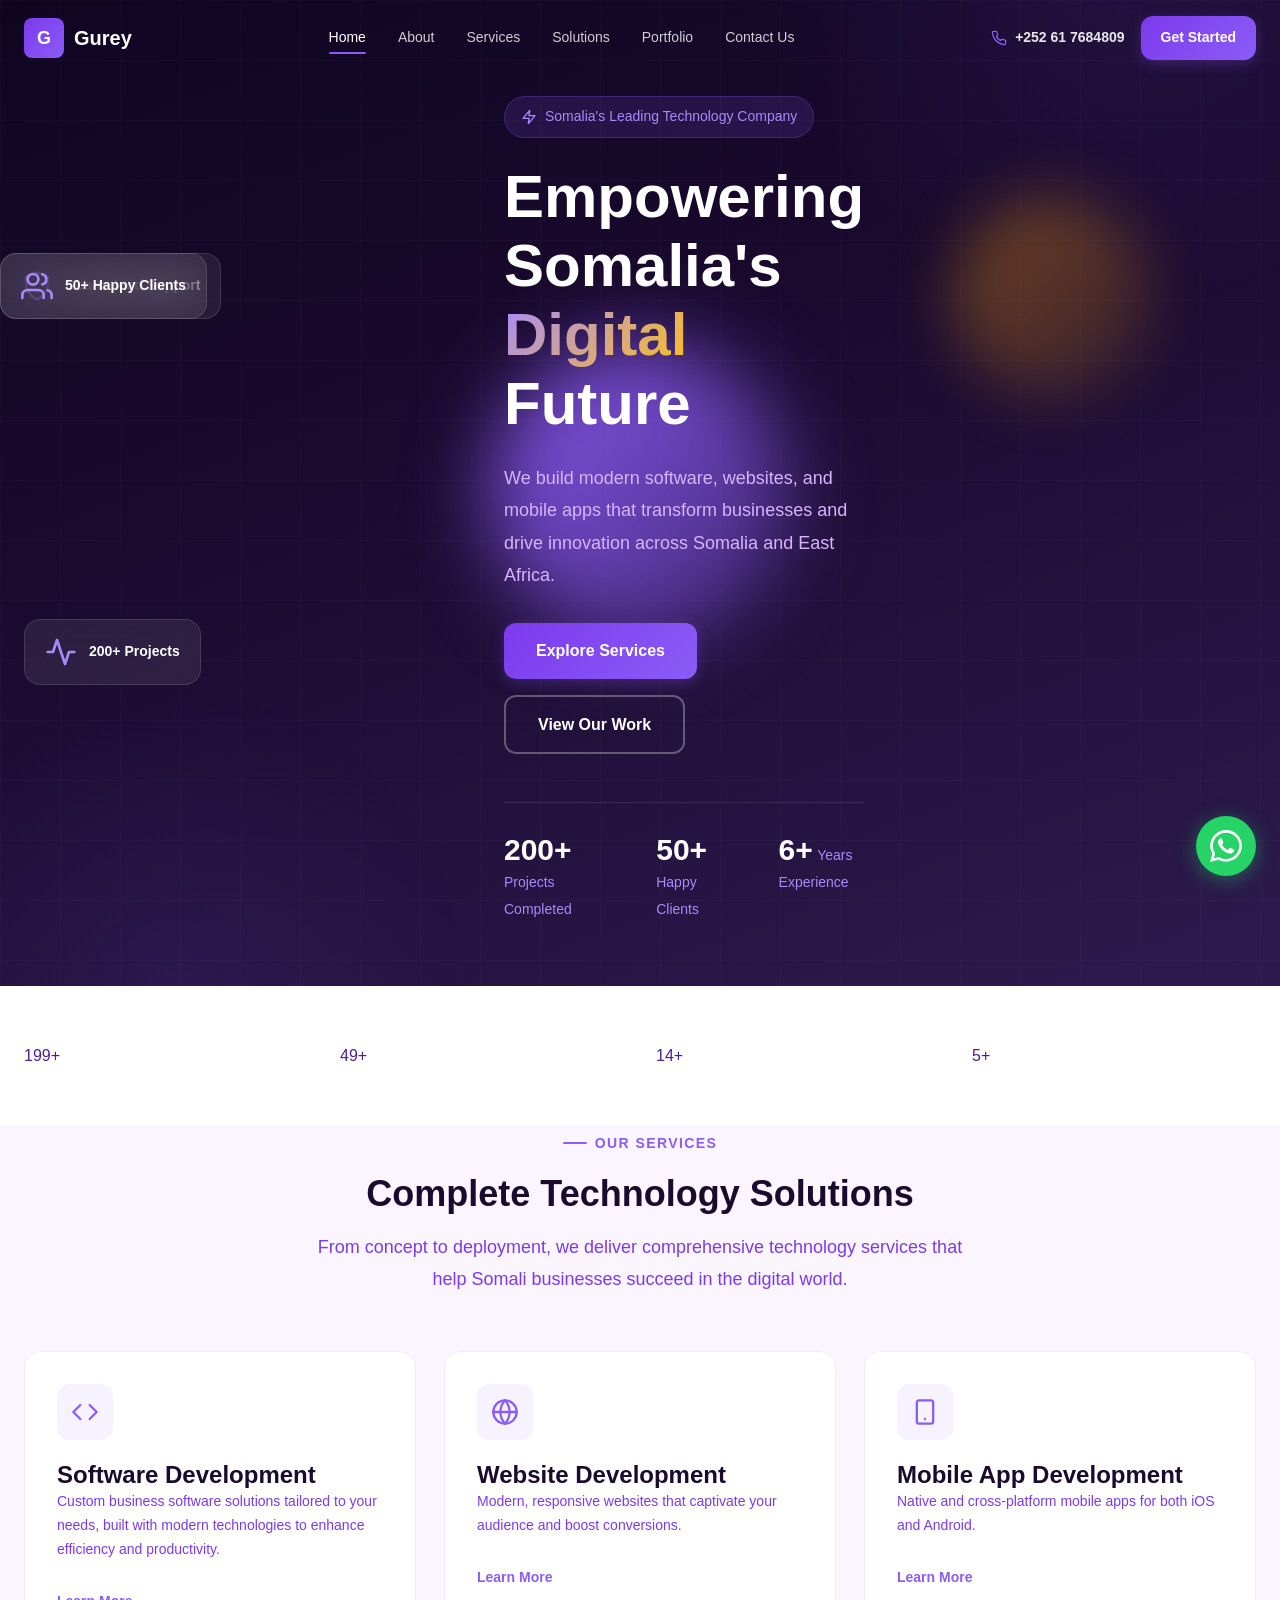
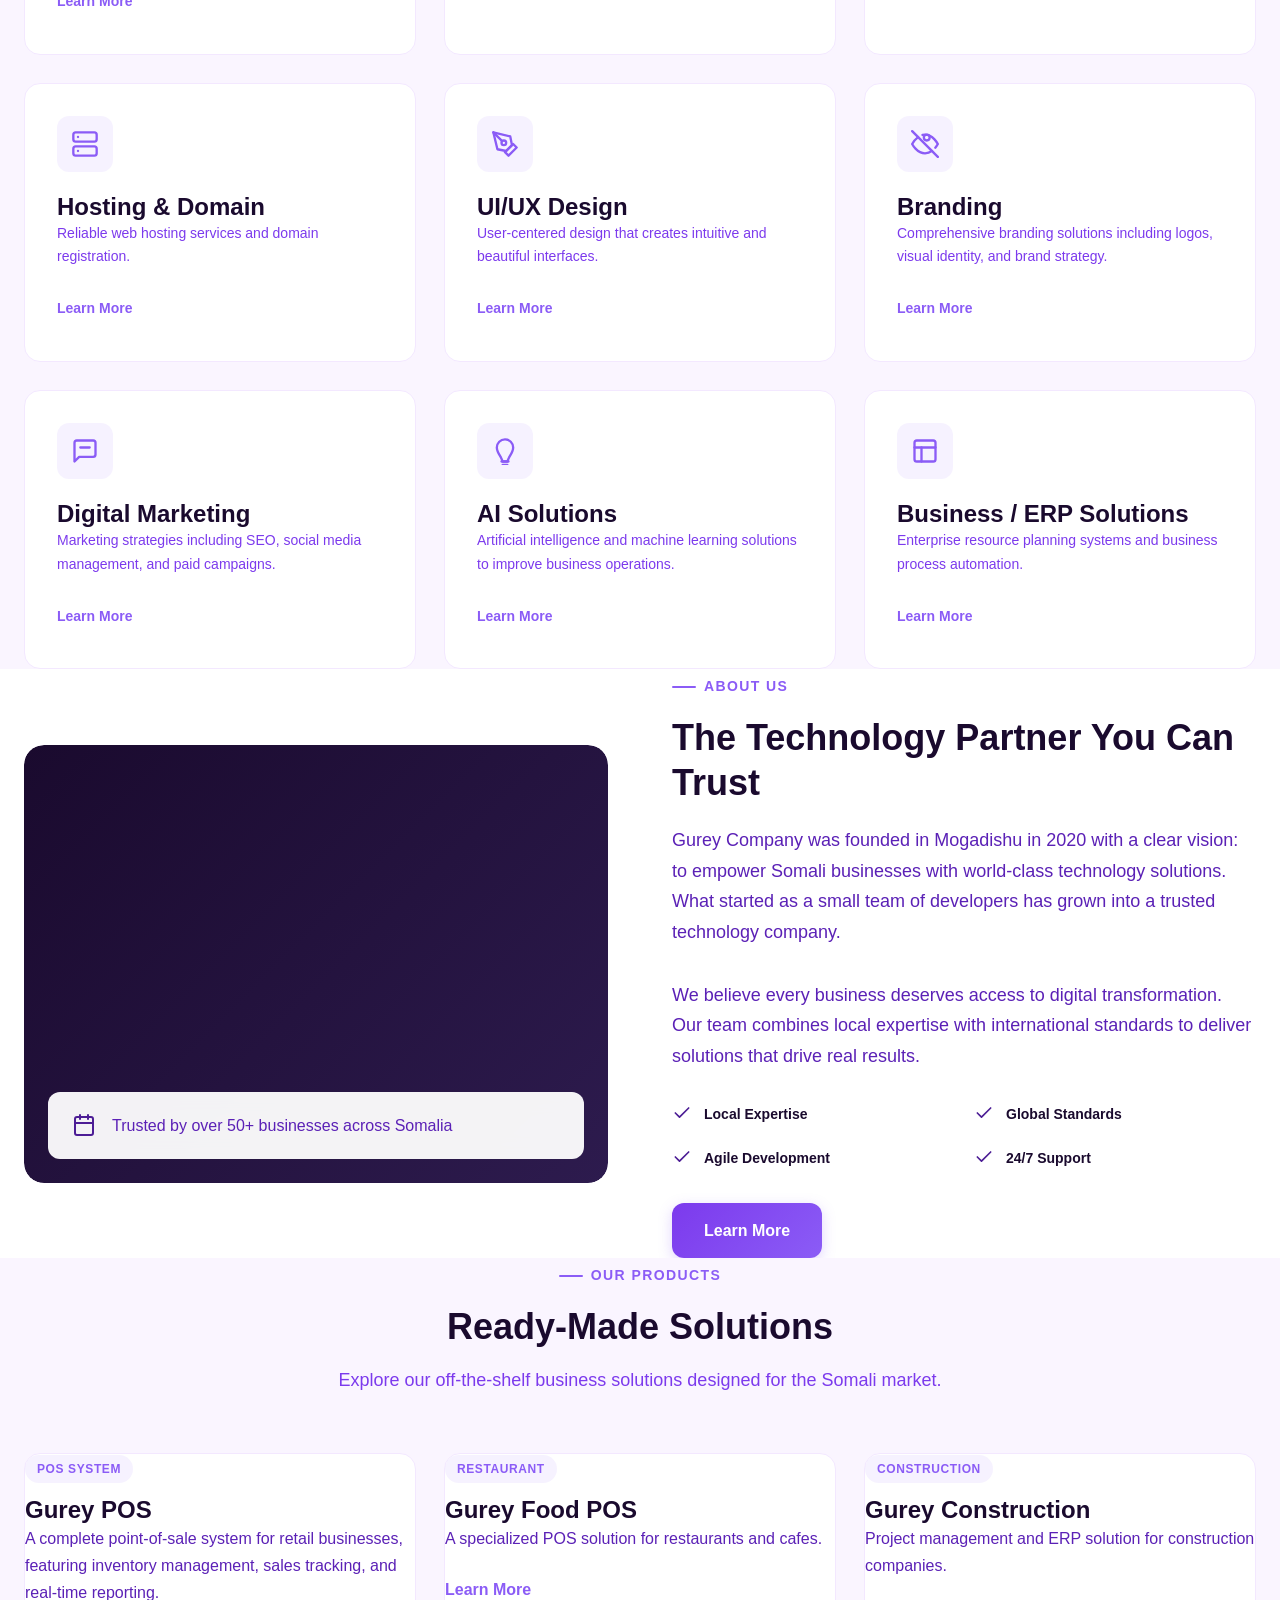
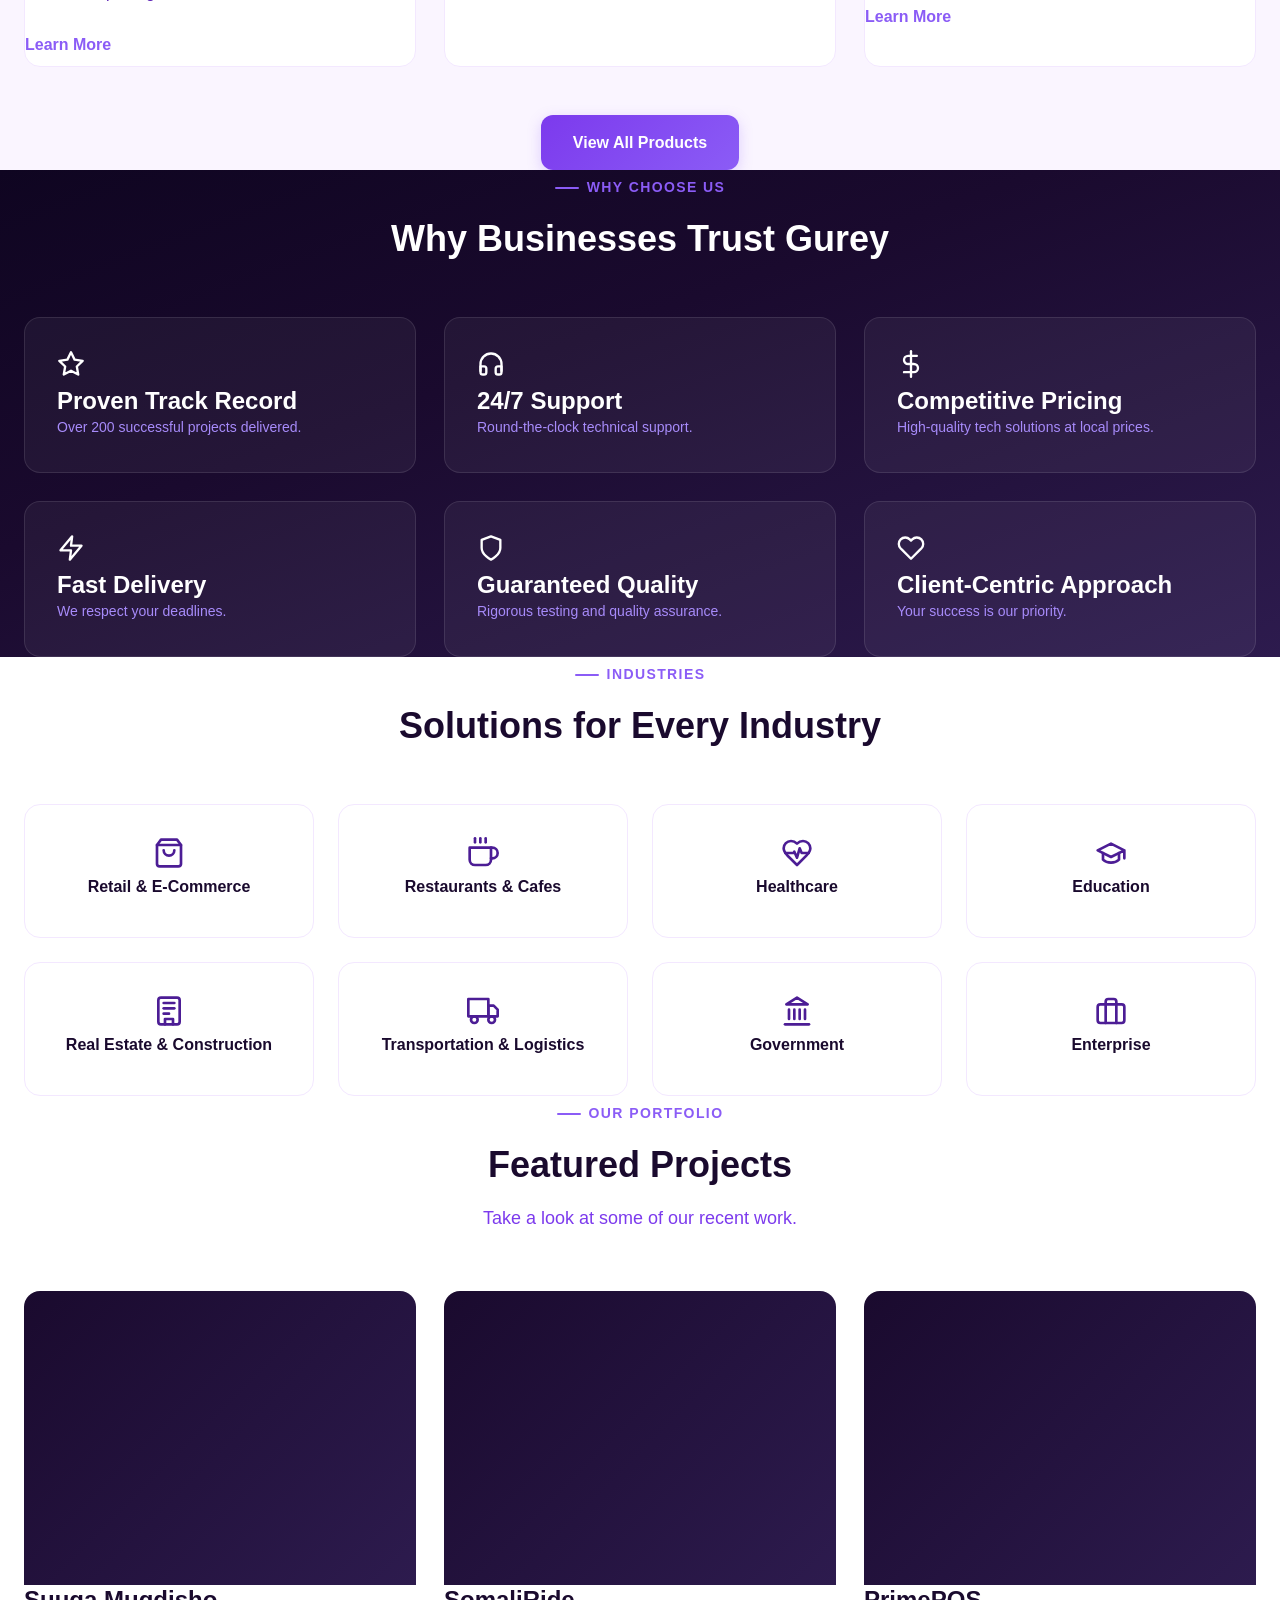
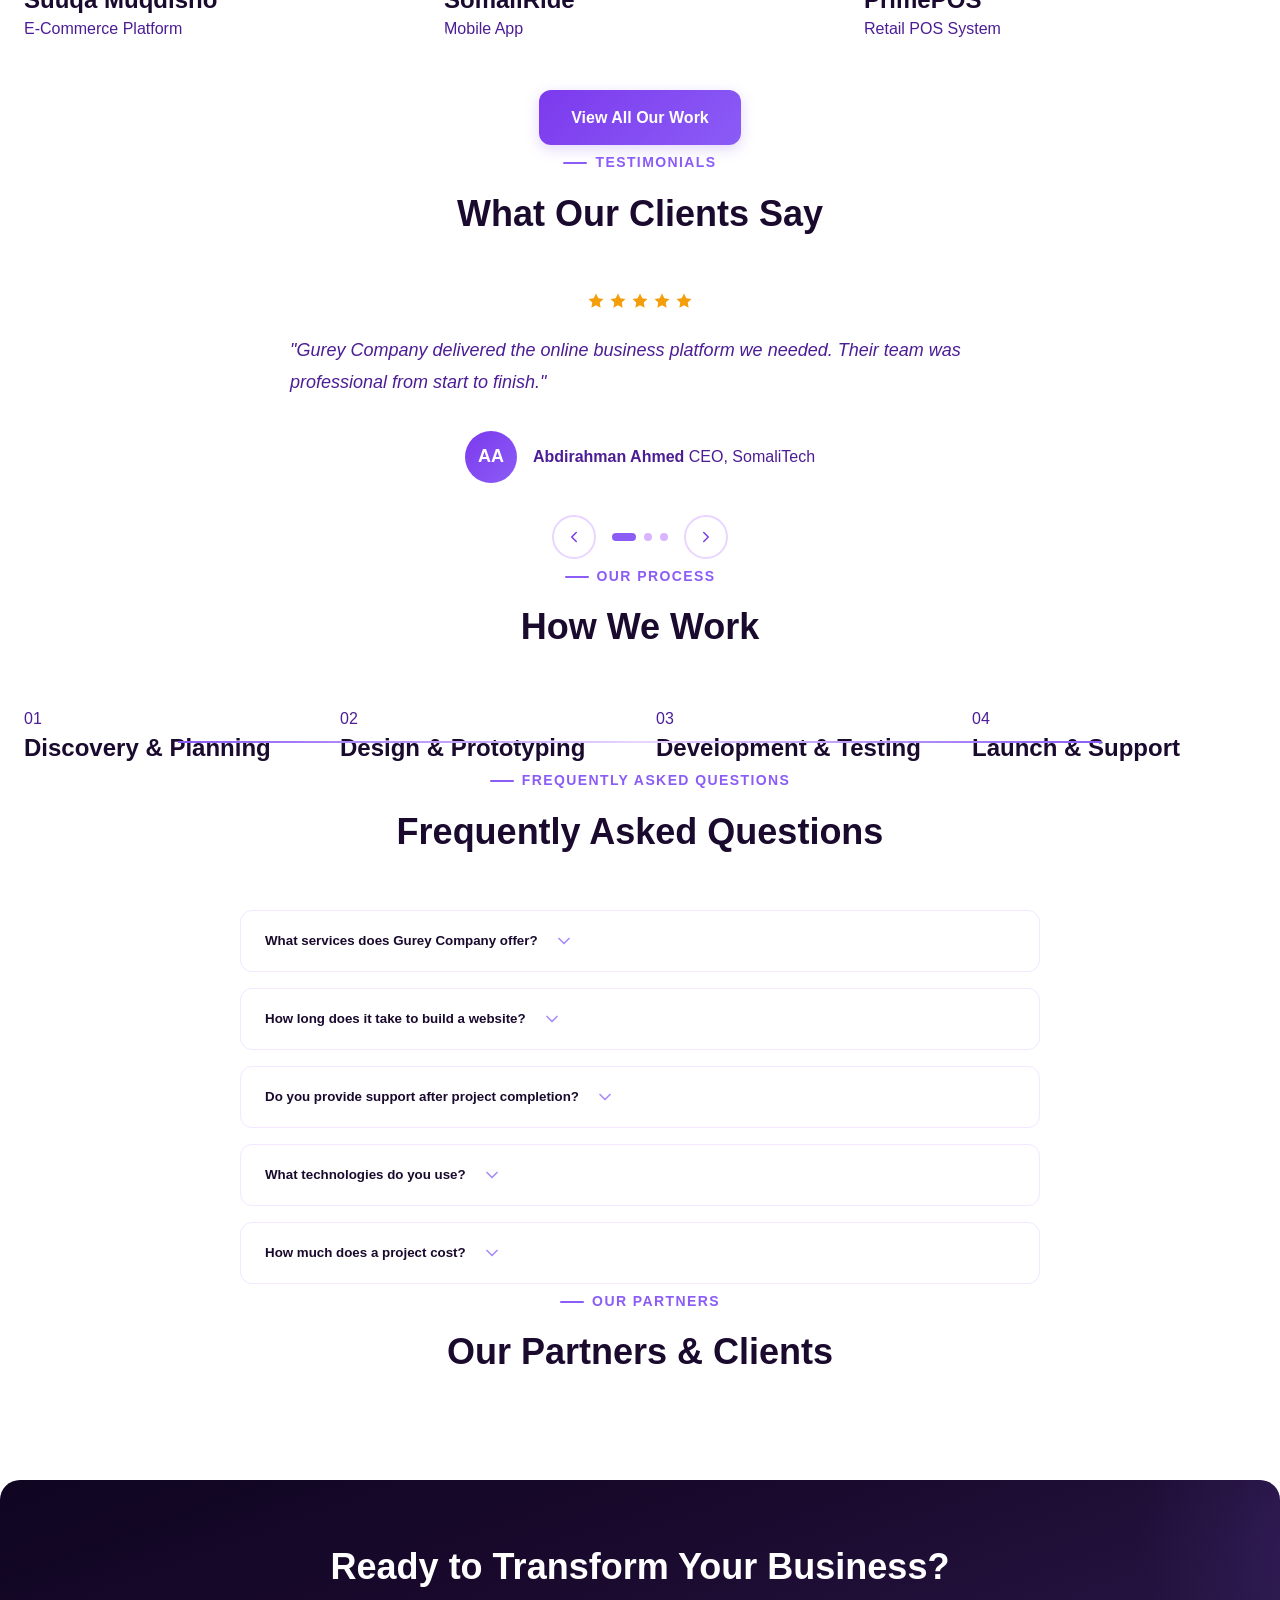
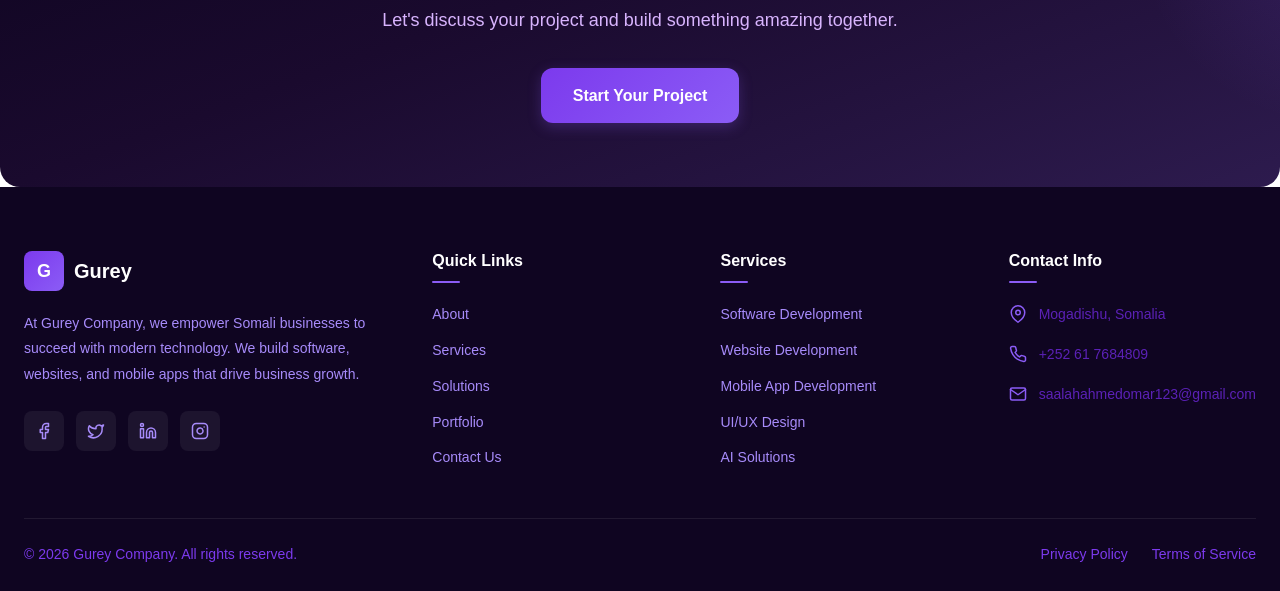
==== index.html @ aae4f380 "Rebrand to Gurey Company, English text, dark purple theme, clean URLs, WhatsApp button" ====
<!DOCTYPE html>
<html lang="en">
<head>
  <meta charset="UTF-8">
  <meta name="viewport" content="width=device-width, initial-scale=1.0">
  <meta name="description" content="Gurey Company - Somalia's leading technology company offering software development, website development, mobile apps, UI/UX design, and AI solutions.">
  <title>Gurey Company - Empowering Somalia's Digital Future</title>
  <link rel="stylesheet" href="css/style.css">
</head>
<body>

  <header class="header">
    <div class="container">
      <a href="index.html" class="logo">
        <div class="logo-icon">G</div>
        Gurey
      </a>
      <nav class="nav-links">
        <a href="index.html" class="active">Home</a>
        <a href="about/">About</a>
        <a href="services/">Services</a>
        <a href="solutions/">Solutions</a>
        <a href="portfolio/">Portfolio</a>
        <a href="contact/">Contact Us</a>
      </nav>
      <div class="nav-cta">
        <a href="tel:+252617684809" class="nav-phone">
          <svg xmlns="http://www.w3.org/2000/svg" width="16" height="16" viewBox="0 0 24 24" fill="none" stroke="currentColor" stroke-width="2" stroke-linecap="round" stroke-linejoin="round"><path d="M22 16.92v3a2 2 0 0 1-2.18 2 19.79 19.79 0 0 1-8.63-3.07 19.5 19.5 0 0 1-6-6 19.79 19.79 0 0 1-3.07-8.67A2 2 0 0 1 4.11 2h3a2 2 0 0 1 2 1.72c.127.96.361 1.903.7 2.81a2 2 0 0 1-.45 2.11L8.09 9.91a16 16 0 0 0 6 6l1.27-1.27a2 2 0 0 1 2.11-.45c.907.339 1.85.573 2.81.7A2 2 0 0 1 22 16.92z"></path></svg>
          +252 61 7684809
        </a>
        <a href="contact/" class="btn btn-primary btn-sm">Get Started</a>
      </div>
      <div class="menu-toggle" aria-label="Toggle menu">
        <span></span><span></span><span></span>
      </div>
    </div>
  </header>

  <div class="mobile-nav">
    <div class="mobile-nav-close">&times;</div>
    <a href="index.html">Home</a>
    <a href="about/">About</a>
    <a href="services/">Services</a>
    <a href="solutions/">Solutions</a>
    <a href="portfolio/">Portfolio</a>
    <a href="contact/">Contact Us</a>
  </div>

  <main>
    <!-- Section 1: Hero -->
    <section class="hero">
      <div class="hero-grid-pattern"></div>
      <div class="hero-orb hero-orb-1"></div>
      <div class="hero-orb hero-orb-2"></div>
      <div class="hero-visual-graphic">
        <div class="hero-visual-orb hero-visual-orb-1"></div>
        <div class="hero-visual-orb hero-visual-orb-2"></div>
        <div class="hero-visual-orb hero-visual-orb-3"></div>
        <div class="hero-float-card hero-float-card-1">
          <svg xmlns="http://www.w3.org/2000/svg" width="18" height="18" viewBox="0 0 24 24" fill="none" stroke="currentColor" stroke-width="2" stroke-linecap="round" stroke-linejoin="round"><polyline points="22 12 18 12 15 21 9 3 6 12 2 12"></polyline></svg>
          <span>200+ Projects</span>
        </div>
        <div class="hero-float-card hero-float-card-2">
          <svg xmlns="http://www.w3.org/2000/svg" width="18" height="18" viewBox="0 0 24 24" fill="none" stroke="currentColor" stroke-width="2" stroke-linecap="round" stroke-linejoin="round"><path d="M12 22s8-4 8-10V5l-8-3-8 3v7c0 6 8 10 8 10z"></path></svg>
          <span>Guaranteed Support</span>
        </div>
        <div class="hero-float-card hero-float-card-3">
          <svg xmlns="http://www.w3.org/2000/svg" width="18" height="18" viewBox="0 0 24 24" fill="none" stroke="currentColor" stroke-width="2" stroke-linecap="round" stroke-linejoin="round"><path d="M17 21v-2a4 4 0 0 0-4-4H5a4 4 0 0 0-4 4v2"></path><circle cx="9" cy="7" r="4"></circle><path d="M23 21v-2a4 4 0 0 0-3-3.87"></path><path d="M16 3.13a4 4 0 0 1 0 7.75"></path></svg>
          <span>50+ Happy Clients</span>
        </div>
      </div>
      <div class="container">
        <div class="hero-content">
          <div class="hero-badge">
            <svg xmlns="http://www.w3.org/2000/svg" width="16" height="16" viewBox="0 0 24 24" fill="none" stroke="currentColor" stroke-width="2" stroke-linecap="round" stroke-linejoin="round"><polygon points="13 2 3 14 12 14 11 22 21 10 12 10 13 2"></polygon></svg>
            Somalia's Leading Technology Company
          </div>
          <h1>Empowering Somalia's <span>Digital</span> Future</h1>
          <p>We build modern software, websites, and mobile apps that transform businesses and drive innovation across Somalia and East Africa.</p>
          <div class="hero-buttons">
            <a href="services/" class="btn btn-primary">Explore Services</a>
            <a href="portfolio/" class="btn btn-outline">View Our Work</a>
          </div>
          <div class="hero-stats">
            <div class="hero-stat">
              <span class="hero-stat-number">200+</span>
              <span class="hero-stat-label">Projects Completed</span>
            </div>
            <div class="hero-stat">
              <span class="hero-stat-number">50+</span>
              <span class="hero-stat-label">Happy Clients</span>
            </div>
            <div class="hero-stat">
              <span class="hero-stat-number">6+</span>
              <span class="hero-stat-label">Years Experience</span>
            </div>
          </div>
        </div>
      </div>
    </section>

    <!-- Section 2: Stats Counter -->
    <section class="stats reveal">
      <div class="container">
        <div class="stats-grid">
          <div class="stats-item" data-count="200" data-suffix="+">
            <span class="stats-number">200+</span>
            <span class="stats-label">Projects Completed</span>
          </div>
          <div class="stats-item" data-count="50" data-suffix="+">
            <span class="stats-number">50+</span>
            <span class="stats-label">Happy Clients</span>
          </div>
          <div class="stats-item" data-count="15" data-suffix="+">
            <span class="stats-number">15+</span>
            <span class="stats-label">Team Members</span>
          </div>
          <div class="stats-item" data-count="6" data-suffix="+">
            <span class="stats-number">6+</span>
            <span class="stats-label">Years Experience</span>
          </div>
        </div>
      </div>
    </section>

    <!-- Section 3: Services Overview -->
    <section class="section-gray reveal">
      <div class="container">
        <div class="section-header">
          <span class="section-label">Our Services</span>
          <h2 class="section-title">Complete Technology Solutions</h2>
          <p class="section-subtitle">From concept to deployment, we deliver comprehensive technology services that help Somali businesses succeed in the digital world.</p>
        </div>
        <div class="services-grid">
          <div class="service-card reveal-delay-1">
            <div class="service-icon">
              <svg xmlns="http://www.w3.org/2000/svg" width="28" height="28" viewBox="0 0 24 24" fill="none" stroke="currentColor" stroke-width="2" stroke-linecap="round" stroke-linejoin="round"><polyline points="16 18 22 12 16 6"></polyline><polyline points="8 6 2 12 8 18"></polyline></svg>
            </div>
            <h3>Software Development</h3>
            <p>Custom business software solutions tailored to your needs, built with modern technologies to enhance efficiency and productivity.</p>
            <a href="services/" class="btn btn-ghost">Learn More</a>
          </div>
          <div class="service-card reveal-delay-2">
            <div class="service-icon">
              <svg xmlns="http://www.w3.org/2000/svg" width="28" height="28" viewBox="0 0 24 24" fill="none" stroke="currentColor" stroke-width="2" stroke-linecap="round" stroke-linejoin="round"><circle cx="12" cy="12" r="10"></circle><line x1="2" y1="12" x2="22" y2="12"></line><path d="M12 2a15.3 15.3 0 0 1 4 10 15.3 15.3 0 0 1-4 10 15.3 15.3 0 0 1-4-10 15.3 15.3 0 0 1 4-10z"></path></svg>
            </div>
            <h3>Website Development</h3>
            <p>Modern, responsive websites that captivate your audience and boost conversions.</p>
            <a href="services/" class="btn btn-ghost">Learn More</a>
          </div>
          <div class="service-card reveal-delay-3">
            <div class="service-icon">
              <svg xmlns="http://www.w3.org/2000/svg" width="28" height="28" viewBox="0 0 24 24" fill="none" stroke="currentColor" stroke-width="2" stroke-linecap="round" stroke-linejoin="round"><rect x="5" y="2" width="14" height="20" rx="2" ry="2"></rect><line x1="12" y1="18" x2="12.01" y2="18"></line></svg>
            </div>
            <h3>Mobile App Development</h3>
            <p>Native and cross-platform mobile apps for both iOS and Android.</p>
            <a href="services/" class="btn btn-ghost">Learn More</a>
          </div>
          <div class="service-card reveal-delay-1">
            <div class="service-icon">
              <svg xmlns="http://www.w3.org/2000/svg" width="28" height="28" viewBox="0 0 24 24" fill="none" stroke="currentColor" stroke-width="2" stroke-linecap="round" stroke-linejoin="round"><rect x="2" y="2" width="20" height="8" rx="2" ry="2"></rect><rect x="2" y="14" width="20" height="8" rx="2" ry="2"></rect><line x1="6" y1="6" x2="6.01" y2="6"></line><line x1="6" y1="18" x2="6.01" y2="18"></line></svg>
            </div>
            <h3>Hosting &amp; Domain</h3>
            <p>Reliable web hosting services and domain registration.</p>
            <a href="services/" class="btn btn-ghost">Learn More</a>
          </div>
          <div class="service-card reveal-delay-2">
            <div class="service-icon">
              <svg xmlns="http://www.w3.org/2000/svg" width="28" height="28" viewBox="0 0 24 24" fill="none" stroke="currentColor" stroke-width="2" stroke-linecap="round" stroke-linejoin="round"><path d="M12 19l7-7 3 3-7 7-3-3z"></path><path d="M18 13l-1.5-7.5L2 2l3.5 14.5L13 18l5-5z"></path><path d="M2 2l7.586 7.586"></path><circle cx="11" cy="11" r="2"></circle></svg>
            </div>
            <h3>UI/UX Design</h3>
            <p>User-centered design that creates intuitive and beautiful interfaces.</p>
            <a href="services/" class="btn btn-ghost">Learn More</a>
          </div>
          <div class="service-card reveal-delay-3">
            <div class="service-icon">
              <svg xmlns="http://www.w3.org/2000/svg" width="28" height="28" viewBox="0 0 24 24" fill="none" stroke="currentColor" stroke-width="2" stroke-linecap="round" stroke-linejoin="round"><circle cx="13.5" cy="6.5" r="2.5"></circle><path d="M17.94 17.94A10.07 10.07 0 0 1 12 20c-7 0-11-8-11-8a18.45 18.45 0 0 1 5.06-5.94"></path><path d="M9.9 4.24A9.12 9.12 0 0 1 12 4c7 0 11 8 11 8a18.5 18.5 0 0 1-2.16 3.19"></path><line x1="1" y1="1" x2="23" y2="23"></line></svg>
            </div>
            <h3>Branding</h3>
            <p>Comprehensive branding solutions including logos, visual identity, and brand strategy.</p>
            <a href="services/" class="btn btn-ghost">Learn More</a>
          </div>
          <div class="service-card reveal-delay-1">
            <div class="service-icon">
              <svg xmlns="http://www.w3.org/2000/svg" width="28" height="28" viewBox="0 0 24 24" fill="none" stroke="currentColor" stroke-width="2" stroke-linecap="round" stroke-linejoin="round"><path d="M21 15a2 2 0 0 1-2 2H7l-4 4V5a2 2 0 0 1 2-2h14a2 2 0 0 1 2 2z"></path><line x1="8" y1="9" x2="16" y2="9"></line></svg>
            </div>
            <h3>Digital Marketing</h3>
            <p>Marketing strategies including SEO, social media management, and paid campaigns.</p>
            <a href="services/" class="btn btn-ghost">Learn More</a>
          </div>
          <div class="service-card reveal-delay-2">
            <div class="service-icon">
              <svg xmlns="http://www.w3.org/2000/svg" width="28" height="28" viewBox="0 0 24 24" fill="none" stroke="currentColor" stroke-width="2" stroke-linecap="round" stroke-linejoin="round"><path d="M12 2a7 7 0 0 0-7 7c0 3.3 2 6 3.5 8.5.5 1 1 2 1.5 3.5h4c.5-1.5 1-2.5 1.5-3.5C17 15 19 12.3 19 9a7 7 0 0 0-7-7z"></path><line x1="9" y1="21" x2="15" y2="21"></line><line x1="10" y1="24" x2="14" y2="24"></line></svg>
            </div>
            <h3>AI Solutions</h3>
            <p>Artificial intelligence and machine learning solutions to improve business operations.</p>
            <a href="services/" class="btn btn-ghost">Learn More</a>
          </div>
          <div class="service-card reveal-delay-3">
            <div class="service-icon">
              <svg xmlns="http://www.w3.org/2000/svg" width="28" height="28" viewBox="0 0 24 24" fill="none" stroke="currentColor" stroke-width="2" stroke-linecap="round" stroke-linejoin="round"><rect x="3" y="3" width="18" height="18" rx="2" ry="2"></rect><line x1="3" y1="9" x2="21" y2="9"></line><line x1="9" y1="21" x2="9" y2="9"></line></svg>
            </div>
            <h3>Business / ERP Solutions</h3>
            <p>Enterprise resource planning systems and business process automation.</p>
            <a href="services/" class="btn btn-ghost">Learn More</a>
          </div>
        </div>
      </div>
    </section>

    <!-- Section 4: About / Mission -->
    <section class="section-about reveal">
      <div class="container">
        <div class="about-grid">
          <div class="about-image-wrapper reveal-delay-1">
            <div class="about-image"></div>
            <div class="about-image-overlay">
              <svg xmlns="http://www.w3.org/2000/svg" width="24" height="24" viewBox="0 0 24 24" fill="none" stroke="currentColor" stroke-width="2" stroke-linecap="round" stroke-linejoin="round"><rect x="3" y="4" width="18" height="18" rx="2" ry="2"></rect><line x1="16" y1="2" x2="16" y2="6"></line><line x1="8" y1="2" x2="8" y2="6"></line><line x1="3" y1="10" x2="21" y2="10"></line></svg>
              <p>Trusted by over 50+ businesses across Somalia</p>
            </div>
          </div>
          <div class="about-content reveal-delay-2">
            <span class="section-label">About Us</span>
            <h2>The Technology Partner You Can Trust</h2>
            <p>Gurey Company was founded in Mogadishu in 2020 with a clear vision: to empower Somali businesses with world-class technology solutions. What started as a small team of developers has grown into a trusted technology company.</p>
            <p>We believe every business deserves access to digital transformation. Our team combines local expertise with international standards to deliver solutions that drive real results.</p>
            <div class="about-features">
              <div class="about-feature">
                <svg xmlns="http://www.w3.org/2000/svg" width="20" height="20" viewBox="0 0 24 24" fill="none" stroke="currentColor" stroke-width="2" stroke-linecap="round" stroke-linejoin="round"><polyline points="20 6 9 17 4 12"></polyline></svg>
                <span>Local Expertise</span>
              </div>
              <div class="about-feature">
                <svg xmlns="http://www.w3.org/2000/svg" width="20" height="20" viewBox="0 0 24 24" fill="none" stroke="currentColor" stroke-width="2" stroke-linecap="round" stroke-linejoin="round"><polyline points="20 6 9 17 4 12"></polyline></svg>
                <span>Global Standards</span>
              </div>
              <div class="about-feature">
                <svg xmlns="http://www.w3.org/2000/svg" width="20" height="20" viewBox="0 0 24 24" fill="none" stroke="currentColor" stroke-width="2" stroke-linecap="round" stroke-linejoin="round"><polyline points="20 6 9 17 4 12"></polyline></svg>
                <span>Agile Development</span>
              </div>
              <div class="about-feature">
                <svg xmlns="http://www.w3.org/2000/svg" width="20" height="20" viewBox="0 0 24 24" fill="none" stroke="currentColor" stroke-width="2" stroke-linecap="round" stroke-linejoin="round"><polyline points="20 6 9 17 4 12"></polyline></svg>
                <span>24/7 Support</span>
              </div>
            </div>
            <a href="about/" class="btn btn-primary">Learn More</a>
          </div>
        </div>
      </div>
    </section>

    <!-- Section 5: Solutions / Products -->
    <section class="section-gray reveal">
      <div class="container">
        <div class="section-header">
          <span class="section-label">Our Products</span>
          <h2 class="section-title">Ready-Made Solutions</h2>
          <p class="section-subtitle">Explore our off-the-shelf business solutions designed for the Somali market.</p>
        </div>
        <div class="products-grid">
          <div class="product-card reveal-delay-1">
            <span class="product-card-tag">POS System</span>
            <h3>Gurey POS</h3>
            <p>A complete point-of-sale system for retail businesses, featuring inventory management, sales tracking, and real-time reporting.</p>
            <a href="solutions/" class="btn btn-ghost">Learn More</a>
          </div>
          <div class="product-card reveal-delay-2">
            <span class="product-card-tag">Restaurant</span>
            <h3>Gurey Food POS</h3>
            <p>A specialized POS solution for restaurants and cafes.</p>
            <a href="solutions/" class="btn btn-ghost">Learn More</a>
          </div>
          <div class="product-card reveal-delay-3">
            <span class="product-card-tag">Construction</span>
            <h3>Gurey Construction</h3>
            <p>Project management and ERP solution for construction companies.</p>
            <a href="solutions/" class="btn btn-ghost">Learn More</a>
          </div>
        </div>
        <div style="text-align: center; margin-top: 3rem;">
          <a href="solutions/" class="btn btn-primary">View All Products</a>
        </div>
      </div>
    </section>

    <!-- Section 6: Why Choose Us -->
    <section class="section-dark reveal">
      <div class="container">
        <div class="section-header">
          <span class="section-label">Why Choose Us</span>
          <h2 class="section-title">Why Businesses Trust Gurey</h2>
        </div>
        <div class="why-grid">
          <div class="why-card reveal-delay-1">
            <div class="why-icon">
              <svg xmlns="http://www.w3.org/2000/svg" width="28" height="28" viewBox="0 0 24 24" fill="none" stroke="currentColor" stroke-width="2" stroke-linecap="round" stroke-linejoin="round"><polygon points="12 2 15.09 8.26 22 9.27 17 14.14 18.18 21.02 12 17.77 5.82 21.02 7 14.14 2 9.27 8.91 8.26 12 2"></polygon></svg>
            </div>
            <h3>Proven Track Record</h3>
            <p>Over 200 successful projects delivered.</p>
          </div>
          <div class="why-card reveal-delay-2">
            <div class="why-icon">
              <svg xmlns="http://www.w3.org/2000/svg" width="28" height="28" viewBox="0 0 24 24" fill="none" stroke="currentColor" stroke-width="2" stroke-linecap="round" stroke-linejoin="round"><path d="M3 18v-6a9 9 0 0 1 18 0v6"></path><path d="M21 19a2 2 0 0 1-2 2h-1a2 2 0 0 1-2-2v-3a2 2 0 0 1 2-2h3zM3 19a2 2 0 0 0 2 2h1a2 2 0 0 0 2-2v-3a2 2 0 0 0-2-2H3z"></path></svg>
            </div>
            <h3>24/7 Support</h3>
            <p>Round-the-clock technical support.</p>
          </div>
          <div class="why-card reveal-delay-3">
            <div class="why-icon">
              <svg xmlns="http://www.w3.org/2000/svg" width="28" height="28" viewBox="0 0 24 24" fill="none" stroke="currentColor" stroke-width="2" stroke-linecap="round" stroke-linejoin="round"><line x1="12" y1="1" x2="12" y2="23"></line><path d="M17 5H9.5a3.5 3.5 0 0 0 0 7h5a3.5 3.5 0 0 1 0 7H6"></path></svg>
            </div>
            <h3>Competitive Pricing</h3>
            <p>High-quality tech solutions at local prices.</p>
          </div>
          <div class="why-card reveal-delay-1">
            <div class="why-icon">
              <svg xmlns="http://www.w3.org/2000/svg" width="28" height="28" viewBox="0 0 24 24" fill="none" stroke="currentColor" stroke-width="2" stroke-linecap="round" stroke-linejoin="round"><polygon points="13 2 3 14 12 14 11 22 21 10 12 10 13 2"></polygon></svg>
            </div>
            <h3>Fast Delivery</h3>
            <p>We respect your deadlines.</p>
          </div>
          <div class="why-card reveal-delay-2">
            <div class="why-icon">
              <svg xmlns="http://www.w3.org/2000/svg" width="28" height="28" viewBox="0 0 24 24" fill="none" stroke="currentColor" stroke-width="2" stroke-linecap="round" stroke-linejoin="round"><path d="M12 22s8-4 8-10V5l-8-3-8 3v7c0 6 8 10 8 10z"></path></svg>
            </div>
            <h3>Guaranteed Quality</h3>
            <p>Rigorous testing and quality assurance.</p>
          </div>
          <div class="why-card reveal-delay-3">
            <div class="why-icon">
              <svg xmlns="http://www.w3.org/2000/svg" width="28" height="28" viewBox="0 0 24 24" fill="none" stroke="currentColor" stroke-width="2" stroke-linecap="round" stroke-linejoin="round"><path d="M20.84 4.61a5.5 5.5 0 0 0-7.78 0L12 5.67l-1.06-1.06a5.5 5.5 0 0 0-7.78 7.78l1.06 1.06L12 21.23l7.78-7.78 1.06-1.06a5.5 5.5 0 0 0 0-7.78z"></path></svg>
            </div>
            <h3>Client-Centric Approach</h3>
            <p>Your success is our priority.</p>
          </div>
        </div>
      </div>
    </section>

    <!-- Section 7: Industries -->
    <section class="section-industries reveal">
      <div class="container">
        <div class="section-header">
          <span class="section-label">Industries</span>
          <h2 class="section-title">Solutions for Every Industry</h2>
        </div>
        <div class="industries-grid">
          <div class="industry-card reveal-delay-1">
            <div class="industry-icon">
              <svg xmlns="http://www.w3.org/2000/svg" width="32" height="32" viewBox="0 0 24 24" fill="none" stroke="currentColor" stroke-width="2" stroke-linecap="round" stroke-linejoin="round"><path d="M6 2L3 6v14a2 2 0 0 0 2 2h14a2 2 0 0 0 2-2V6l-3-4z"></path><line x1="3" y1="6" x2="21" y2="6"></line><path d="M16 10a4 4 0 0 1-8 0"></path></svg>
            </div>
            <h4>Retail &amp; E-Commerce</h4>
          </div>
          <div class="industry-card reveal-delay-2">
            <div class="industry-icon">
              <svg xmlns="http://www.w3.org/2000/svg" width="32" height="32" viewBox="0 0 24 24" fill="none" stroke="currentColor" stroke-width="2" stroke-linecap="round" stroke-linejoin="round"><path d="M18 8h1a4 4 0 0 1 0 8h-1"></path><path d="M2 8h16v9a4 4 0 0 1-4 4H6a4 4 0 0 1-4-4V8z"></path><line x1="6" y1="1" x2="6" y2="4"></line><line x1="10" y1="1" x2="10" y2="4"></line><line x1="14" y1="1" x2="14" y2="4"></line></svg>
            </div>
            <h4>Restaurants &amp; Cafes</h4>
          </div>
          <div class="industry-card reveal-delay-3">
            <div class="industry-icon">
              <svg xmlns="http://www.w3.org/2000/svg" width="32" height="32" viewBox="0 0 24 24" fill="none" stroke="currentColor" stroke-width="2" stroke-linecap="round" stroke-linejoin="round"><path d="M19 14c1.49-1.46 3-3.21 3-5.5A5.5 5.5 0 0 0 16.5 3c-1.76 0-3 .5-4.5 2-1.5-1.5-2.74-2-4.5-2A5.5 5.5 0 0 0 2 8.5c0 2.3 1.5 4.05 3 5.5l7 7Z"></path><path d="M3.22 12H9.5l.5-1 2 4.5 2-7 1.5 3.5h5.27"></path></svg>
            </div>
            <h4>Healthcare</h4>
          </div>
          <div class="industry-card reveal-delay-4">
            <div class="industry-icon">
              <svg xmlns="http://www.w3.org/2000/svg" width="32" height="32" viewBox="0 0 24 24" fill="none" stroke="currentColor" stroke-width="2" stroke-linecap="round" stroke-linejoin="round"><path d="M22 10v6M2 10l10-5 10 5-10 5z"></path><path d="M6 12v5c3 3 9 3 12 0v-5"></path></svg>
            </div>
            <h4>Education</h4>
          </div>
          <div class="industry-card reveal-delay-1">
            <div class="industry-icon">
              <svg xmlns="http://www.w3.org/2000/svg" width="32" height="32" viewBox="0 0 24 24" fill="none" stroke="currentColor" stroke-width="2" stroke-linecap="round" stroke-linejoin="round"><rect x="4" y="2" width="16" height="20" rx="2" ry="2"></rect><path d="M9 22v-4h6v4"></path><line x1="8" y1="6" x2="16" y2="6"></line><line x1="8" y1="10" x2="16" y2="10"></line><line x1="8" y1="14" x2="12" y2="14"></line></svg>
            </div>
            <h4>Real Estate &amp; Construction</h4>
          </div>
          <div class="industry-card reveal-delay-2">
            <div class="industry-icon">
              <svg xmlns="http://www.w3.org/2000/svg" width="32" height="32" viewBox="0 0 24 24" fill="none" stroke="currentColor" stroke-width="2" stroke-linecap="round" stroke-linejoin="round"><rect x="1" y="3" width="15" height="13"></rect><polygon points="16 8 20 8 23 11 23 16 16 16 16 8"></polygon><circle cx="5.5" cy="18.5" r="2.5"></circle><circle cx="18.5" cy="18.5" r="2.5"></circle></svg>
            </div>
            <h4>Transportation &amp; Logistics</h4>
          </div>
          <div class="industry-card reveal-delay-3">
            <div class="industry-icon">
              <svg xmlns="http://www.w3.org/2000/svg" width="32" height="32" viewBox="0 0 24 24" fill="none" stroke="currentColor" stroke-width="2" stroke-linecap="round" stroke-linejoin="round"><line x1="3" y1="22" x2="21" y2="22"></line><line x1="6" y1="18" x2="6" y2="11"></line><line x1="10" y1="18" x2="10" y2="11"></line><line x1="14" y1="18" x2="14" y2="11"></line><line x1="18" y1="18" x2="18" y2="11"></line><polygon points="12 2 20 7 4 7"></polygon></svg>
            </div>
            <h4>Government</h4>
          </div>
          <div class="industry-card reveal-delay-4">
            <div class="industry-icon">
              <svg xmlns="http://www.w3.org/2000/svg" width="32" height="32" viewBox="0 0 24 24" fill="none" stroke="currentColor" stroke-width="2" stroke-linecap="round" stroke-linejoin="round"><rect x="2" y="7" width="20" height="14" rx="2" ry="2"></rect><path d="M16 21V5a2 2 0 0 0-2-2h-4a2 2 0 0 0-2 2v16"></path></svg>
            </div>
            <h4>Enterprise</h4>
          </div>
        </div>
      </div>
    </section>

    <!-- Section 8: Portfolio Highlights -->
    <section class="section-portfolio reveal">
      <div class="container">
        <div class="section-header">
          <span class="section-label">Our Portfolio</span>
          <h2 class="section-title">Featured Projects</h2>
          <p class="section-subtitle">Take a look at some of our recent work.</p>
        </div>
        <div class="portfolio-grid">
          <div class="portfolio-card reveal-delay-1">
            <div class="portfolio-card-image">
              <div class="portfolio-placeholder" style="background: linear-gradient(135deg, #667eea, #764ba2);"></div>
              <div class="portfolio-card-overlay">
                <a href="portfolio/" class="btn btn-primary btn-sm">View Details</a>
              </div>
            </div>
            <div class="portfolio-card-info">
              <h3>Suuqa Muqdisho</h3>
              <span>E-Commerce Platform</span>
            </div>
          </div>
          <div class="portfolio-card reveal-delay-2">
            <div class="portfolio-card-image">
              <div class="portfolio-placeholder" style="background: linear-gradient(135deg, #f093fb, #f5576c);"></div>
              <div class="portfolio-card-overlay">
                <a href="portfolio/" class="btn btn-primary btn-sm">View Details</a>
              </div>
            </div>
            <div class="portfolio-card-info">
              <h3>SomaliRide</h3>
              <span>Mobile App</span>
            </div>
          </div>
          <div class="portfolio-card reveal-delay-3">
            <div class="portfolio-card-image">
              <div class="portfolio-placeholder" style="background: linear-gradient(135deg, #4facfe, #00f2fe);"></div>
              <div class="portfolio-card-overlay">
                <a href="portfolio/" class="btn btn-primary btn-sm">View Details</a>
              </div>
            </div>
            <div class="portfolio-card-info">
              <h3>PrimePOS</h3>
              <span>Retail POS System</span>
            </div>
          </div>
        </div>
        <div style="text-align: center; margin-top: 3rem;">
          <a href="portfolio/" class="btn btn-primary">View All Our Work</a>
        </div>
      </div>
    </section>

    <!-- Section 9: Testimonials -->
    <section class="section-testimonials reveal">
      <div class="container">
        <div class="section-header">
          <span class="section-label">Testimonials</span>
          <h2 class="section-title">What Our Clients Say</h2>
        </div>
        <div class="testimonials-wrapper">
          <div class="testimonials-track">
            <div class="testimonial-card">
              <div class="testimonial-stars">
                <svg xmlns="http://www.w3.org/2000/svg" width="18" height="18" viewBox="0 0 24 24" fill="currentColor" stroke="none"><polygon points="12 2 15.09 8.26 22 9.27 17 14.14 18.18 21.02 12 17.77 5.82 21.02 7 14.14 2 9.27 8.91 8.26 12 2"></polygon></svg>
                <svg xmlns="http://www.w3.org/2000/svg" width="18" height="18" viewBox="0 0 24 24" fill="currentColor" stroke="none"><polygon points="12 2 15.09 8.26 22 9.27 17 14.14 18.18 21.02 12 17.77 5.82 21.02 7 14.14 2 9.27 8.91 8.26 12 2"></polygon></svg>
                <svg xmlns="http://www.w3.org/2000/svg" width="18" height="18" viewBox="0 0 24 24" fill="currentColor" stroke="none"><polygon points="12 2 15.09 8.26 22 9.27 17 14.14 18.18 21.02 12 17.77 5.82 21.02 7 14.14 2 9.27 8.91 8.26 12 2"></polygon></svg>
                <svg xmlns="http://www.w3.org/2000/svg" width="18" height="18" viewBox="0 0 24 24" fill="currentColor" stroke="none"><polygon points="12 2 15.09 8.26 22 9.27 17 14.14 18.18 21.02 12 17.77 5.82 21.02 7 14.14 2 9.27 8.91 8.26 12 2"></polygon></svg>
                <svg xmlns="http://www.w3.org/2000/svg" width="18" height="18" viewBox="0 0 24 24" fill="currentColor" stroke="none"><polygon points="12 2 15.09 8.26 22 9.27 17 14.14 18.18 21.02 12 17.77 5.82 21.02 7 14.14 2 9.27 8.91 8.26 12 2"></polygon></svg>
              </div>
              <p class="testimonial-text">"Gurey Company delivered the online business platform we needed. Their team was professional from start to finish."</p>
              <div class="testimonial-author">
                <div class="testimonial-avatar">AA</div>
                <div>
                  <strong>Abdirahman Ahmed</strong>
                  <span>CEO, SomaliTech</span>
                </div>
              </div>
            </div>
            <div class="testimonial-card">
              <div class="testimonial-stars">
                <svg xmlns="http://www.w3.org/2000/svg" width="18" height="18" viewBox="0 0 24 24" fill="currentColor" stroke="none"><polygon points="12 2 15.09 8.26 22 9.27 17 14.14 18.18 21.02 12 17.77 5.82 21.02 7 14.14 2 9.27 8.91 8.26 12 2"></polygon></svg>
                <svg xmlns="http://www.w3.org/2000/svg" width="18" height="18" viewBox="0 0 24 24" fill="currentColor" stroke="none"><polygon points="12 2 15.09 8.26 22 9.27 17 14.14 18.18 21.02 12 17.77 5.82 21.02 7 14.14 2 9.27 8.91 8.26 12 2"></polygon></svg>
                <svg xmlns="http://www.w3.org/2000/svg" width="18" height="18" viewBox="0 0 24 24" fill="currentColor" stroke="none"><polygon points="12 2 15.09 8.26 22 9.27 17 14.14 18.18 21.02 12 17.77 5.82 21.02 7 14.14 2 9.27 8.91 8.26 12 2"></polygon></svg>
                <svg xmlns="http://www.w3.org/2000/svg" width="18" height="18" viewBox="0 0 24 24" fill="currentColor" stroke="none"><polygon points="12 2 15.09 8.26 22 9.27 17 14.14 18.18 21.02 12 17.77 5.82 21.02 7 14.14 2 9.27 8.91 8.26 12 2"></polygon></svg>
                <svg xmlns="http://www.w3.org/2000/svg" width="18" height="18" viewBox="0 0 24 24" fill="currentColor" stroke="none"><polygon points="12 2 15.09 8.26 22 9.27 17 14.14 18.18 21.02 12 17.77 5.82 21.02 7 14.14 2 9.27 8.91 8.26 12 2"></polygon></svg>
              </div>
              <p class="testimonial-text">"Working with Gurey Company has been a fantastic experience."</p>
              <div class="testimonial-author">
                <div class="testimonial-avatar">FH</div>
                <div>
                  <strong>Fatima Hassan</strong>
                  <span>Director, Mogadishu University</span>
                </div>
              </div>
            </div>
            <div class="testimonial-card">
              <div class="testimonial-stars">
                <svg xmlns="http://www.w3.org/2000/svg" width="18" height="18" viewBox="0 0 24 24" fill="currentColor" stroke="none"><polygon points="12 2 15.09 8.26 22 9.27 17 14.14 18.18 21.02 12 17.77 5.82 21.02 7 14.14 2 9.27 8.91 8.26 12 2"></polygon></svg>
                <svg xmlns="http://www.w3.org/2000/svg" width="18" height="18" viewBox="0 0 24 24" fill="currentColor" stroke="none"><polygon points="12 2 15.09 8.26 22 9.27 17 14.14 18.18 21.02 12 17.77 5.82 21.02 7 14.14 2 9.27 8.91 8.26 12 2"></polygon></svg>
                <svg xmlns="http://www.w3.org/2000/svg" width="18" height="18" viewBox="0 0 24 24" fill="currentColor" stroke="none"><polygon points="12 2 15.09 8.26 22 9.27 17 14.14 18.18 21.02 12 17.77 5.82 21.02 7 14.14 2 9.27 8.91 8.26 12 2"></polygon></svg>
                <svg xmlns="http://www.w3.org/2000/svg" width="18" height="18" viewBox="0 0 24 24" fill="currentColor" stroke="none"><polygon points="12 2 15.09 8.26 22 9.27 17 14.14 18.18 21.02 12 17.77 5.82 21.02 7 14.14 2 9.27 8.91 8.26 12 2"></polygon></svg>
                <svg xmlns="http://www.w3.org/2000/svg" width="18" height="18" viewBox="0 0 24 24" fill="currentColor" stroke="none"><polygon points="12 2 15.09 8.26 22 9.27 17 14.14 18.18 21.02 12 17.77 5.82 21.02 7 14.14 2 9.27 8.91 8.26 12 2"></polygon></svg>
              </div>
              <p class="testimonial-text">"Gurey Company transformed our business operations."</p>
              <div class="testimonial-author">
                <div class="testimonial-avatar">OM</div>
                <div>
                  <strong>Omar Mohamed</strong>
                  <span>Founder, FreshCart</span>
                </div>
              </div>
            </div>
          </div>
        </div>
        <div class="testimonial-controls">
          <button class="testimonial-btn testimonial-prev" aria-label="Previous testimonial">
            <svg xmlns="http://www.w3.org/2000/svg" width="20" height="20" viewBox="0 0 24 24" fill="none" stroke="currentColor" stroke-width="2" stroke-linecap="round" stroke-linejoin="round"><polyline points="15 18 9 12 15 6"></polyline></svg>
          </button>
          <div class="testimonial-dots">
            <button class="testimonial-dot active" aria-label="Go to slide 1"></button>
            <button class="testimonial-dot" aria-label="Go to slide 2"></button>
            <button class="testimonial-dot" aria-label="Go to slide 3"></button>
          </div>
          <button class="testimonial-btn testimonial-next" aria-label="Next testimonial">
            <svg xmlns="http://www.w3.org/2000/svg" width="20" height="20" viewBox="0 0 24 24" fill="none" stroke="currentColor" stroke-width="2" stroke-linecap="round" stroke-linejoin="round"><polyline points="9 18 15 12 9 6"></polyline></svg>
          </button>
        </div>
      </div>
    </section>

    <!-- Section 10: Workflow -->
    <section class="section-workflow reveal">
      <div class="container">
        <div class="section-header">
          <span class="section-label">Our Process</span>
          <h2 class="section-title">How We Work</h2>
        </div>
        <div class="workflow-grid">
          <div class="workflow-card reveal-delay-1">
            <span class="workflow-number">01</span>
            <h3>Discovery &amp; Planning</h3>
          </div>
          <div class="workflow-card reveal-delay-2">
            <span class="workflow-number">02</span>
            <h3>Design &amp; Prototyping</h3>
          </div>
          <div class="workflow-card reveal-delay-3">
            <span class="workflow-number">03</span>
            <h3>Development &amp; Testing</h3>
          </div>
          <div class="workflow-card reveal-delay-4">
            <span class="workflow-number">04</span>
            <h3>Launch &amp; Support</h3>
          </div>
        </div>
      </div>
    </section>

    <!-- Section 11: FAQ -->
    <section class="section-faq reveal">
      <div class="container">
        <div class="section-header">
          <span class="section-label">Frequently Asked Questions</span>
          <h2 class="section-title">Frequently Asked Questions</h2>
        </div>
        <div class="faq-list">
          <div class="faq-item reveal-delay-1">
            <button class="faq-question">
              <span>What services does Gurey Company offer?</span>
              <svg xmlns="http://www.w3.org/2000/svg" width="20" height="20" viewBox="0 0 24 24" fill="none" stroke="currentColor" stroke-width="2" stroke-linecap="round" stroke-linejoin="round"><polyline points="6 9 12 15 18 9"></polyline></svg>
            </button>
            <div class="faq-answer">
              <p>Gurey Company offers a comprehensive range of technology services including software development, website development, mobile app development, UI/UX design, branding, digital marketing, AI solutions, hosting and domain services, and business/ERP solutions. We deliver end-to-end solutions tailored to the specific needs of Somali and East African businesses.</p>
            </div>
          </div>
          <div class="faq-item reveal-delay-2">
            <button class="faq-question">
              <span>How long does it take to build a website?</span>
              <svg xmlns="http://www.w3.org/2000/svg" width="20" height="20" viewBox="0 0 24 24" fill="none" stroke="currentColor" stroke-width="2" stroke-linecap="round" stroke-linejoin="round"><polyline points="6 9 12 15 18 9"></polyline></svg>
            </button>
            <div class="faq-answer">
              <p>The timeline depends on the scope and complexity of the project. Simple websites can be completed in 1-2 weeks, while a standard business website may take 3-6 weeks. Complex web applications or e-commerce sites may require 8-12 weeks. We provide a detailed timeline during our initial consultation and throughout the development process.</p>
            </div>
          </div>
          <div class="faq-item reveal-delay-3">
            <button class="faq-question">
              <span>Do you provide support after project completion?</span>
              <svg xmlns="http://www.w3.org/2000/svg" width="20" height="20" viewBox="0 0 24 24" fill="none" stroke="currentColor" stroke-width="2" stroke-linecap="round" stroke-linejoin="round"><polyline points="6 9 12 15 18 9"></polyline></svg>
            </button>
            <div class="faq-answer">
              <p>Yes, absolutely! We provide ongoing support and maintenance after project completion. Our support plans include bug fixes, security updates, performance optimization, and feature enhancements. We offer scalable support packages to ensure your solution continues to perform well and evolve with your business needs.</p>
            </div>
          </div>
          <div class="faq-item reveal-delay-4">
            <button class="faq-question">
              <span>What technologies do you use?</span>
              <svg xmlns="http://www.w3.org/2000/svg" width="20" height="20" viewBox="0 0 24 24" fill="none" stroke="currentColor" stroke-width="2" stroke-linecap="round" stroke-linejoin="round"><polyline points="6 9 12 15 18 9"></polyline></svg>
            </button>
            <div class="faq-answer">
              <p>We use modern, industry-standard technologies to build robust and scalable solutions. Our tech stack includes React, Vue.js, Angular, Node.js, Python, PHP (Laravel), React Native, Flutter, and various cloud platforms. We choose the best technology for each project based on requirements, scalability needs, and long-term maintainability.</p>
            </div>
          </div>
          <div class="faq-item reveal-delay-5">
            <button class="faq-question">
              <span>How much does a project cost?</span>
              <svg xmlns="http://www.w3.org/2000/svg" width="20" height="20" viewBox="0 0 24 24" fill="none" stroke="currentColor" stroke-width="2" stroke-linecap="round" stroke-linejoin="round"><polyline points="6 9 12 15 18 9"></polyline></svg>
            </button>
            <div class="faq-answer">
              <p>Project costs vary depending on scope, features, and complexity. We offer competitive pricing tailored to the Somali market. Once we understand your requirements, we provide a detailed proposal with clear pricing. We also offer flexible payment plans to make our services accessible to businesses of all sizes. Contact us for a free consultation and quote.</p>
            </div>
          </div>
        </div>
      </div>
    </section>

    <!-- Section 12: Partners -->
    <section class="section-partners reveal">
      <div class="container">
        <div class="section-header">
          <span class="section-label">Our Partners</span>
          <h2 class="section-title">Our Partners &amp; Clients</h2>
        </div>
        <div class="partners-track">
          <div class="partner-logo" style="width: 140px; height: 50px;"></div>
          <div class="partner-logo" style="width: 120px; height: 50px;"></div>
          <div class="partner-logo" style="width: 150px; height: 50px;"></div>
          <div class="partner-logo" style="width: 130px; height: 50px;"></div>
          <div class="partner-logo" style="width: 145px; height: 50px;"></div>
          <div class="partner-logo" style="width: 125px; height: 50px;"></div>
          <div class="partner-logo" style="width: 155px; height: 50px;"></div>
          <div class="partner-logo" style="width: 135px; height: 50px;"></div>
        </div>
      </div>
    </section>

    <!-- Section 13: CTA Banner -->
    <section class="cta-banner reveal">
      <div class="container">
        <h2>Ready to Transform Your Business?</h2>
        <p>Let's discuss your project and build something amazing together.</p>
        <a href="contact/" class="btn btn-primary">Start Your Project</a>
      </div>
    </section>
  </main>

  <footer class="footer">
    <div class="container">
      <div class="footer-grid">
        <div class="footer-brand">
          <a href="index.html" class="logo">
            <div class="logo-icon">G</div>
            Gurey
          </a>
          <p>At Gurey Company, we empower Somali businesses to succeed with modern technology. We build software, websites, and mobile apps that drive business growth.</p>
          <div class="footer-social">
            <a href="#" aria-label="Facebook"><svg xmlns="http://www.w3.org/2000/svg" width="18" height="18" viewBox="0 0 24 24" fill="none" stroke="currentColor" stroke-width="2" stroke-linecap="round" stroke-linejoin="round"><path d="M18 2h-3a5 5 0 0 0-5 5v3H7v4h3v8h4v-8h3l1-4h-4V7a1 1 0 0 1 1-1h3z"></path></svg></a>
            <a href="#" aria-label="Twitter"><svg xmlns="http://www.w3.org/2000/svg" width="18" height="18" viewBox="0 0 24 24" fill="none" stroke="currentColor" stroke-width="2" stroke-linecap="round" stroke-linejoin="round"><path d="M22 4s-.7 2.1-2 3.4c1.6 10-9.4 17.3-18 11.6 2.2.1 4.4-.6 6-2C3 15.5.5 9.6 3 5c2.2 2.6 5.6 4.1 9 4-.9-4.2 4-6.6 7-3.8 1.1 0 3-1.2 3-1.2z"></path></svg></a>
            <a href="#" aria-label="LinkedIn"><svg xmlns="http://www.w3.org/2000/svg" width="18" height="18" viewBox="0 0 24 24" fill="none" stroke="currentColor" stroke-width="2" stroke-linecap="round" stroke-linejoin="round"><path d="M16 8a6 6 0 0 1 6 6v7h-4v-7a2 2 0 0 0-2-2 2 2 0 0 0-2 2v7h-4v-7a6 6 0 0 1 6-6z"></path><rect x="2" y="9" width="4" height="12"></rect><circle cx="4" cy="4" r="2"></circle></svg></a>
            <a href="#" aria-label="Instagram"><svg xmlns="http://www.w3.org/2000/svg" width="18" height="18" viewBox="0 0 24 24" fill="none" stroke="currentColor" stroke-width="2" stroke-linecap="round" stroke-linejoin="round"><rect x="2" y="2" width="20" height="20" rx="5" ry="5"></rect><path d="M16 11.37A4 4 0 1 1 12.63 8 4 4 0 0 1 16 11.37z"></path><line x1="17.5" y1="6.5" x2="17.51" y2="6.5"></line></svg></a>
          </div>
        </div>
        <div class="footer-col">
          <h4>Quick Links</h4>
          <ul>
            <li><a href="about/">About</a></li>
            <li><a href="services/">Services</a></li>
            <li><a href="solutions/">Solutions</a></li>
            <li><a href="portfolio/">Portfolio</a></li>
            <li><a href="contact/">Contact Us</a></li>
          </ul>
        </div>
        <div class="footer-col">
          <h4>Services</h4>
          <ul>
            <li><a href="services/">Software Development</a></li>
            <li><a href="services/">Website Development</a></li>
            <li><a href="services/">Mobile App Development</a></li>
            <li><a href="services/">UI/UX Design</a></li>
            <li><a href="services/">AI Solutions</a></li>
          </ul>
        </div>
        <div class="footer-col">
          <h4>Contact Info</h4>
          <div class="footer-contact-item">
            <svg xmlns="http://www.w3.org/2000/svg" width="18" height="18" viewBox="0 0 24 24" fill="none" stroke="currentColor" stroke-width="2" stroke-linecap="round" stroke-linejoin="round"><path d="M21 10c0 7-9 13-9 13s-9-6-9-13a9 9 0 0 1 18 0z"></path><circle cx="12" cy="10" r="3"></circle></svg>
            <p>Mogadishu, Somalia</p>
          </div>
          <div class="footer-contact-item">
            <svg xmlns="http://www.w3.org/2000/svg" width="18" height="18" viewBox="0 0 24 24" fill="none" stroke="currentColor" stroke-width="2" stroke-linecap="round" stroke-linejoin="round"><path d="M22 16.92v3a2 2 0 0 1-2.18 2 19.79 19.79 0 0 1-8.63-3.07 19.5 19.5 0 0 1-6-6 19.79 19.79 0 0 1-3.07-8.67A2 2 0 0 1 4.11 2h3a2 2 0 0 1 2 1.72c.127.96.361 1.903.7 2.81a2 2 0 0 1-.45 2.11L8.09 9.91a16 16 0 0 0 6 6l1.27-1.27a2 2 0 0 1 2.11-.45c.907.339 1.85.573 2.81.7A2 2 0 0 1 22 16.92z"></path></svg>
            <p>+252 61 7684809</p>
          </div>
          <div class="footer-contact-item">
            <svg xmlns="http://www.w3.org/2000/svg" width="18" height="18" viewBox="0 0 24 24" fill="none" stroke="currentColor" stroke-width="2" stroke-linecap="round" stroke-linejoin="round"><path d="M4 4h16c1.1 0 2 .9 2 2v12c0 1.1-.9 2-2 2H4c-1.1 0-2-.9-2-2V6c0-1.1.9-2 2-2z"></path><polyline points="22,6 12,13 2,6"></polyline></svg>
            <p>saalahahmedomar123@gmail.com</p>
          </div>
        </div>
      </div>
      <div class="footer-bottom">
        <p>&copy; 2026 Gurey Company. All rights reserved.</p>
        <div class="footer-bottom-links">
          <a href="#">Privacy Policy</a>
          <a href="#">Terms of Service</a>
        </div>
      </div>
    </div>
  </footer>

  <button class="back-to-top" aria-label="Back to top">
    <svg xmlns="http://www.w3.org/2000/svg" width="20" height="20" viewBox="0 0 24 24" fill="none" stroke="currentColor" stroke-width="2" stroke-linecap="round" stroke-linejoin="round"><polyline points="18 15 12 9 6 15"></polyline></svg>
  </button>

  <script src="js/main.js"></script>
</body>
</html>
---- css/style.css ----
/* ============================================
   GUREY COMPANY - Main Stylesheet
   Modern Technology Company Website
   ============================================ */

/* ---- CSS Custom Properties ---- */
:root {
  /* Colors */
  --navy: #1a0a2e;
  --navy-light: #2d1b4e;
  --navy-dark: #0f0521;
  --teal: #8B5CF6;
  --teal-light: #A78BFA;
  --teal-dark: #7C3AED;
  --teal-bg: rgba(139, 92, 246, 0.08);
  --accent: #F59E0B;
  --accent-light: #FBBF24;
  --white: #FFFFFF;
  --off-white: #F5F3FF;
  --gray-50: #FAF5FF;
  --gray-100: #F3E8FF;
  --gray-200: #E9D5FF;
  --gray-300: #D8B4FE;
  --gray-400: #A78BFA;
  --gray-500: #7C3AED;
  --gray-600: #5B21B6;
  --gray-700: #4C1D95;
  --gray-800: #3B0764;
  --gray-900: #1E0538;
  --success: #10B981;
  --danger: #EF4444;

  /* Gradients */
  --gradient-navy: linear-gradient(135deg, var(--navy) 0%, var(--navy-light) 100%);
  --gradient-teal: linear-gradient(135deg, var(--teal-dark) 0%, var(--teal) 100%);
  --gradient-hero: linear-gradient(160deg, var(--navy-dark) 0%, var(--navy) 40%, var(--navy-light) 100%);
  --gradient-card: linear-gradient(180deg, rgba(255,255,255,0) 0%, rgba(139,92,246,0.03) 100%);
  --gradient-accent: linear-gradient(135deg, var(--teal) 0%, var(--teal-light) 100%);
  --gradient-overlay: linear-gradient(180deg, rgba(26,10,46,0.92) 0%, rgba(26,10,46,0.75) 100%);

  /* Typography */
  --font-primary: 'Inter', -apple-system, BlinkMacSystemFont, 'Segoe UI', sans-serif;
  --font-size-xs: 0.75rem;
  --font-size-sm: 0.875rem;
  --font-size-base: 1rem;
  --font-size-lg: 1.125rem;
  --font-size-xl: 1.25rem;
  --font-size-2xl: 1.5rem;
  --font-size-3xl: 1.875rem;
  --font-size-4xl: 2.25rem;
  --font-size-5xl: 3rem;
  --font-size-6xl: 3.75rem;

  /* Spacing */
  --section-py: 6rem;
  --section-py-sm: 4rem;
  --container-px: 1.5rem;

  /* Borders */
  --radius-sm: 0.375rem;
  --radius-md: 0.5rem;
  --radius-lg: 0.75rem;
  --radius-xl: 1rem;
  --radius-2xl: 1.25rem;
  --radius-full: 9999px;

  /* Shadows */
  --shadow-sm: 0 1px 2px rgba(0,0,0,0.05);
  --shadow: 0 1px 3px rgba(0,0,0,0.1), 0 1px 2px rgba(0,0,0,0.06);
  --shadow-md: 0 4px 6px -1px rgba(0,0,0,0.1), 0 2px 4px -2px rgba(0,0,0,0.1);
  --shadow-lg: 0 10px 15px -3px rgba(0,0,0,0.1), 0 4px 6px -4px rgba(0,0,0,0.1);
  --shadow-xl: 0 20px 25px -5px rgba(0,0,0,0.1), 0 8px 10px -6px rgba(0,0,0,0.1);
  --shadow-teal: 0 4px 14px rgba(139, 92, 246, 0.25);
  --shadow-card: 0 4px 24px rgba(26, 10, 46, 0.08);
  --shadow-card-hover: 0 12px 40px rgba(26, 10, 46, 0.15);

  /* Transitions */
  --transition-fast: 150ms ease;
  --transition-base: 250ms ease;
  --transition-slow: 400ms ease;
  --transition-spring: 500ms cubic-bezier(0.34, 1.56, 0.64, 1);

  /* Z-index */
  --z-nav: 1000;
  --z-modal: 1100;
  --z-back-to-top: 900;
}

/* ---- Reset & Base ---- */
*, *::before, *::after {
  margin: 0;
  padding: 0;
  box-sizing: border-box;
}

html {
  scroll-behavior: smooth;
  scroll-padding-top: 80px;
  -webkit-text-size-adjust: 100%;
}

body {
  font-family: var(--font-primary);
  font-size: var(--font-size-base);
  line-height: 1.7;
  color: var(--gray-700);
  background-color: var(--white);
  overflow-x: hidden;
  -webkit-font-smoothing: antialiased;
  -moz-osx-font-smoothing: grayscale;
}

img {
  max-width: 100%;
  height: auto;
  display: block;
}

a {
  text-decoration: none;
  color: inherit;
  transition: color var(--transition-base);
}

ul, ol {
  list-style: none;
}

button {
  border: none;
  background: none;
  cursor: pointer;
  font-family: inherit;
}

input, textarea, select {
  font-family: inherit;
  font-size: inherit;
}

h1, h2, h3, h4, h5, h6 {
  color: var(--navy);
  font-weight: 700;
  line-height: 1.25;
}

h1 { font-size: clamp(2.25rem, 5vw, var(--font-size-5xl)); }
h2 { font-size: clamp(1.75rem, 3.5vw, var(--font-size-4xl)); }
h3 { font-size: clamp(1.25rem, 2.5vw, var(--font-size-2xl)); }
h4 { font-size: var(--font-size-xl); }

p {
  margin-bottom: 1rem;
  color: var(--gray-600);
}

p:last-child {
  margin-bottom: 0;
}

/* ---- Utility Classes ---- */
.container {
  width: 100%;
  max-width: 1280px;
  margin: 0 auto;
  padding: 0 var(--container-px);
}

.section {
  padding: var(--section-py) 0;
}

.section-sm {
  padding: var(--section-py-sm) 0;
}

.section-dark {
  background: var(--gradient-hero);
  color: var(--white);
}

.section-dark h2,
.section-dark h3,
.section-dark h4 {
  color: var(--white);
}

.section-dark p {
  color: var(--gray-300);
}

.section-gray {
  background-color: var(--gray-50);
}

.text-center { text-align: center; }
.text-teal { color: var(--teal); }
.text-navy { color: var(--navy); }
.text-accent { color: var(--accent); }
.text-white { color: var(--white); }

.fw-400 { font-weight: 400; }
.fw-500 { font-weight: 500; }
.fw-600 { font-weight: 600; }
.fw-700 { font-weight: 700; }

.mb-1 { margin-bottom: 0.5rem; }
.mb-2 { margin-bottom: 1rem; }
.mb-3 { margin-bottom: 1.5rem; }
.mb-4 { margin-bottom: 2rem; }
.mb-5 { margin-bottom: 3rem; }

.mt-1 { margin-top: 0.5rem; }
.mt-2 { margin-top: 1rem; }
.mt-3 { margin-top: 1.5rem; }
.mt-4 { margin-top: 2rem; }

/* Section Header */
.section-header {
  max-width: 680px;
  margin: 0 auto 3.5rem;
  text-align: center;
}

.section-label {
  display: inline-flex;
  align-items: center;
  gap: 0.5rem;
  font-size: var(--font-size-sm);
  font-weight: 600;
  color: var(--teal);
  text-transform: uppercase;
  letter-spacing: 0.1em;
  margin-bottom: 1rem;
}

.section-label::before {
  content: '';
  display: inline-block;
  width: 24px;
  height: 2px;
  background: var(--teal);
  border-radius: 1px;
}

.section-header h2 {
  margin-bottom: 1rem;
}

.section-header p {
  font-size: var(--font-size-lg);
  color: var(--gray-500);
  line-height: 1.75;
}

/* ---- Buttons ---- */
.btn {
  display: inline-flex;
  align-items: center;
  justify-content: center;
  gap: 0.5rem;
  padding: 0.875rem 2rem;
  font-size: var(--font-size-base);
  font-weight: 600;
  border-radius: var(--radius-lg);
  transition: all var(--transition-base);
  white-space: nowrap;
  position: relative;
  overflow: hidden;
}

.btn svg {
  width: 18px;
  height: 18px;
  transition: transform var(--transition-base);
}

.btn:hover svg {
  transform: translateX(3px);
}

.btn-primary {
  background: var(--gradient-teal);
  color: var(--white);
  box-shadow: var(--shadow-teal);
}

.btn-primary:hover {
  transform: translateY(-2px);
  box-shadow: 0 8px 25px rgba(139, 92, 246, 0.35);
}

.btn-secondary {
  background: var(--white);
  color: var(--navy);
  border: 2px solid var(--gray-200);
}

.btn-secondary:hover {
  border-color: var(--teal);
  color: var(--teal);
  transform: translateY(-2px);
}

.btn-outline {
  background: transparent;
  color: var(--white);
  border: 2px solid rgba(255,255,255,0.3);
}

.btn-outline:hover {
  background: var(--white);
  color: var(--navy);
  border-color: var(--white);
  transform: translateY(-2px);
}

.btn-ghost {
  background: transparent;
  color: var(--teal);
  padding: 0.5rem 0;
}

.btn-ghost:hover {
  color: var(--teal-dark);
}

.btn-ghost svg {
  width: 16px;
  height: 16px;
}

.btn-sm {
  padding: 0.625rem 1.25rem;
  font-size: var(--font-size-sm);
}

.btn-lg {
  padding: 1rem 2.5rem;
  font-size: var(--font-size-lg);
}

/* ---- Header / Navigation ---- */
.header {
  position: fixed;
  top: 0;
  left: 0;
  right: 0;
  z-index: var(--z-nav);
  padding: 1rem 0;
  transition: all var(--transition-base);
}

.header.scrolled {
  background: rgba(255, 255, 255, 0.97);
  backdrop-filter: blur(20px);
  -webkit-backdrop-filter: blur(20px);
  box-shadow: 0 1px 20px rgba(0, 0, 0, 0.08);
  padding: 0.6rem 0;
}

.header .container {
  display: flex;
  align-items: center;
  justify-content: space-between;
}

.logo {
  display: flex;
  align-items: center;
  gap: 0.625rem;
  font-size: var(--font-size-xl);
  font-weight: 700;
  color: var(--white);
  transition: color var(--transition-base);
}

.logo-icon {
  width: 40px;
  height: 40px;
  background: var(--gradient-teal);
  border-radius: var(--radius-md);
  display: flex;
  align-items: center;
  justify-content: center;
  color: var(--white);
  font-weight: 800;
  font-size: var(--font-size-lg);
}

.header.scrolled .logo {
  color: var(--navy);
}

.nav-links {
  display: flex;
  align-items: center;
  gap: 2rem;
}

.nav-links a {
  font-size: var(--font-size-sm);
  font-weight: 500;
  color: rgba(255, 255, 255, 0.8);
  transition: color var(--transition-base);
  position: relative;
}

.nav-links a::after {
  content: '';
  position: absolute;
  bottom: -4px;
  left: 0;
  width: 0;
  height: 2px;
  background: var(--teal);
  transition: width var(--transition-base);
  border-radius: 1px;
}

.nav-links a:hover,
.nav-links a.active {
  color: var(--white);
}

.nav-links a:hover::after,
.nav-links a.active::after {
  width: 100%;
}

.header.scrolled .nav-links a {
  color: var(--gray-600);
}

.header.scrolled .nav-links a:hover,
.header.scrolled .nav-links a.active {
  color: var(--teal);
}

.nav-cta {
  display: flex;
  align-items: center;
  gap: 1rem;
}

.nav-phone {
  display: flex;
  align-items: center;
  gap: 0.5rem;
  font-size: var(--font-size-sm);
  font-weight: 600;
  color: rgba(255, 255, 255, 0.9);
}

.header.scrolled .nav-phone {
  color: var(--navy);
}

.nav-phone svg {
  width: 16px;
  height: 16px;
  color: var(--teal);
}

.nav-btn {
  padding: 0.625rem 1.5rem;
  font-size: var(--font-size-sm);
}

/* Mobile Menu Toggle */
.menu-toggle {
  display: none;
  flex-direction: column;
  gap: 5px;
  padding: 4px;
  cursor: pointer;
}

.menu-toggle span {
  display: block;
  width: 24px;
  height: 2px;
  background: var(--white);
  border-radius: 2px;
  transition: all var(--transition-base);
}

.header.scrolled .menu-toggle span {
  background: var(--navy);
}

/* Mobile Nav Overlay */
.mobile-nav {
  display: none;
  position: fixed;
  top: 0;
  left: 0;
  right: 0;
  bottom: 0;
  background: rgba(26, 10, 46, 0.97);
  backdrop-filter: blur(20px);
  z-index: var(--z-modal);
  padding: 5rem 2rem 2rem;
  flex-direction: column;
  gap: 0;
  opacity: 0;
  visibility: hidden;
  transition: all var(--transition-base);
}

.mobile-nav.active {
  opacity: 1;
  visibility: visible;
}

.mobile-nav a {
  display: block;
  padding: 1rem 0;
  font-size: var(--font-size-xl);
  font-weight: 600;
  color: var(--white);
  border-bottom: 1px solid rgba(255,255,255,0.1);
  transition: color var(--transition-base);
}

.mobile-nav a:hover {
  color: var(--teal-light);
}

.mobile-nav-close {
  position: absolute;
  top: 1.25rem;
  right: 1.5rem;
  width: 40px;
  height: 40px;
  display: flex;
  align-items: center;
  justify-content: center;
  color: var(--white);
  font-size: 1.5rem;
  cursor: pointer;
}

/* ---- Hero Section ---- */
.hero {
  position: relative;
  min-height: 100vh;
  display: flex;
  align-items: center;
  background: var(--gradient-hero);
  overflow: hidden;
}

.hero::before {
  content: '';
  position: absolute;
  top: -50%;
  right: -20%;
  width: 800px;
  height: 800px;
  background: radial-gradient(circle, rgba(139,92,246,0.12) 0%, transparent 70%);
  border-radius: 50%;
  pointer-events: none;
}

.hero::after {
  content: '';
  position: absolute;
  bottom: -30%;
  left: -10%;
  width: 600px;
  height: 600px;
  background: radial-gradient(circle, rgba(139,92,246,0.08) 0%, transparent 70%);
  border-radius: 50%;
  pointer-events: none;
}

.hero-grid-pattern {
  position: absolute;
  top: 0;
  left: 0;
  right: 0;
  bottom: 0;
  background-image:
    linear-gradient(rgba(255,255,255,0.02) 1px, transparent 1px),
    linear-gradient(90deg, rgba(255,255,255,0.02) 1px, transparent 1px);
  background-size: 60px 60px;
  pointer-events: none;
}

.hero .container {
  position: relative;
  z-index: 2;
  display: grid;
  grid-template-columns: 1fr 1fr;
  gap: 4rem;
  align-items: center;
  padding-top: 6rem;
  padding-bottom: 4rem;
}

.hero-content {
  max-width: 620px;
}

.hero-badge {
  display: inline-flex;
  align-items: center;
  gap: 0.5rem;
  background: rgba(139, 92, 246, 0.15);
  border: 1px solid rgba(139, 92, 246, 0.25);
  padding: 0.5rem 1rem;
  border-radius: var(--radius-full);
  font-size: var(--font-size-sm);
  font-weight: 500;
  color: var(--teal-light);
  margin-bottom: 1.5rem;
}

.hero-badge svg {
  width: 16px;
  height: 16px;
}

.hero h1 {
  color: var(--white);
  margin-bottom: 1.5rem;
  font-size: clamp(2.5rem, 5.5vw, 3.75rem);
  line-height: 1.15;
}

.hero h1 span {
  background: linear-gradient(135deg, var(--teal-light), var(--accent-light));
  -webkit-background-clip: text;
  -webkit-text-fill-color: transparent;
  background-clip: text;
}

.hero p {
  color: var(--gray-300);
  font-size: var(--font-size-lg);
  margin-bottom: 2rem;
  max-width: 520px;
  line-height: 1.8;
}

.hero-buttons {
  display: flex;
  flex-wrap: wrap;
  gap: 1rem;
  margin-bottom: 3rem;
}

.hero-stats {
  display: flex;
  gap: 2.5rem;
  padding-top: 2rem;
  border-top: 1px solid rgba(255,255,255,0.1);
}

.hero-stat {
  text-align: left;
}

.hero-stat-number {
  font-size: var(--font-size-3xl);
  font-weight: 700;
  color: var(--white);
  line-height: 1;
  margin-bottom: 0.25rem;
}

.hero-stat-label {
  font-size: var(--font-size-sm);
  color: var(--gray-400);
  font-weight: 500;
}

/* Hero Visual */
.hero-visual {
  position: relative;
  display: flex;
  justify-content: center;
  align-items: center;
}

.hero-visual-graphic {
  width: 100%;
  max-width: 480px;
  aspect-ratio: 1;
  position: relative;
}

.hero-orb {
  position: absolute;
  border-radius: 50%;
  animation: float 6s ease-in-out infinite;
}

.hero-orb-1 {
  width: 300px;
  height: 300px;
  background: linear-gradient(135deg, var(--teal) 0%, rgba(139,92,246,0.3) 100%);
  top: 50%;
  left: 50%;
  transform: translate(-50%, -50%);
  filter: blur(40px);
}

.hero-orb-2 {
  width: 200px;
  height: 200px;
  background: linear-gradient(135deg, rgba(245,158,11,0.4) 0%, rgba(245,158,11,0.1) 100%);
  top: 20%;
  right: 10%;
  filter: blur(30px);
  animation-delay: -2s;
}

.hero-orb-3 {
  width: 150px;
  height: 150px;
  background: linear-gradient(135deg, rgba(139,92,246,0.3) 0%, rgba(26,10,46,0.3) 100%);
  bottom: 15%;
  left: 10%;
  filter: blur(25px);
  animation-delay: -4s;
}

/* Floating Cards on Hero */
.hero-float-card {
  position: absolute;
  background: rgba(255,255,255,0.08);
  backdrop-filter: blur(20px);
  border: 1px solid rgba(255,255,255,0.12);
  border-radius: var(--radius-xl);
  padding: 1rem 1.25rem;
  display: flex;
  align-items: center;
  gap: 0.75rem;
  animation: float 5s ease-in-out infinite;
}

.hero-float-card svg {
  width: 32px;
  height: 32px;
  color: var(--teal-light);
}

.hero-float-card span {
  font-size: var(--font-size-sm);
  font-weight: 600;
  color: var(--white);
}

.hero-float-card:nth-child(2) {
  top: 15%;
  right: 5%;
  animation-delay: -1s;
}

.hero-float-card:nth-child(3) {
  bottom: 25%;
  right: 0%;
  animation-delay: -3s;
}

.hero-float-card:nth-child(4) {
  bottom: 10%;
  left: 5%;
  animation-delay: -2s;
}

@keyframes float {
  0%, 100% { transform: translateY(0px); }
  50% { transform: translateY(-15px); }
}

/* ---- Stats Section ---- */
.stats {
  padding: 3.5rem 0;
  background: var(--white);
  position: relative;
  z-index: 2;
}

.stats-grid {
  display: grid;
  grid-template-columns: repeat(4, 1fr);
  gap: 2rem;
}

.stat-item {
  text-align: center;
  padding: 1.5rem;
  position: relative;
}

.stat-item:not(:last-child)::after {
  content: '';
  position: absolute;
  right: 0;
  top: 20%;
  height: 60%;
  width: 1px;
  background: var(--gray-200);
}

.stat-number {
  font-size: var(--font-size-4xl);
  font-weight: 800;
  color: var(--navy);
  line-height: 1;
  margin-bottom: 0.5rem;
}

.stat-number span {
  color: var(--teal);
}

.stat-label {
  font-size: var(--font-size-sm);
  color: var(--gray-500);
  font-weight: 500;
  text-transform: uppercase;
  letter-spacing: 0.05em;
}

/* ---- Services Section ---- */
.services-grid {
  display: grid;
  grid-template-columns: repeat(3, 1fr);
  gap: 1.75rem;
}

.service-card {
  background: var(--white);
  border: 1px solid var(--gray-100);
  border-radius: var(--radius-xl);
  padding: 2rem;
  transition: all var(--transition-base);
  position: relative;
  overflow: hidden;
}

.service-card::before {
  content: '';
  position: absolute;
  top: 0;
  left: 0;
  right: 0;
  height: 3px;
  background: var(--gradient-teal);
  opacity: 0;
  transition: opacity var(--transition-base);
}

.service-card:hover {
  transform: translateY(-6px);
  box-shadow: var(--shadow-card-hover);
  border-color: transparent;
}

.service-card:hover::before {
  opacity: 1;
}

.service-icon {
  width: 56px;
  height: 56px;
  background: var(--teal-bg);
  border-radius: var(--radius-lg);
  display: flex;
  align-items: center;
  justify-content: center;
  margin-bottom: 1.25rem;
  transition: all var(--transition-base);
}

.service-icon svg {
  width: 28px;
  height: 28px;
  color: var(--teal);
}

.service-card:hover .service-icon {
  background: var(--gradient-teal);
}

.service-card:hover .service-icon svg {
  color: var(--white);
}

.service-card h4 {
  margin-bottom: 0.75rem;
  font-size: var(--font-size-lg);
}

.service-card p {
  font-size: var(--font-size-sm);
  color: var(--gray-500);
  line-height: 1.7;
  margin-bottom: 1.25rem;
}

.service-card .btn-ghost {
  font-size: var(--font-size-sm);
}

/* ---- About / Mission Section ---- */
.about-grid {
  display: grid;
  grid-template-columns: 1fr 1fr;
  gap: 4rem;
  align-items: center;
}

.about-image-wrapper {
  position: relative;
  border-radius: var(--radius-2xl);
  overflow: hidden;
}

.about-image {
  width: 100%;
  aspect-ratio: 4/3;
  object-fit: cover;
  border-radius: var(--radius-2xl);
  background: linear-gradient(135deg, var(--navy) 0%, var(--navy-light) 100%);
}

.about-image-overlay {
  position: absolute;
  bottom: 1.5rem;
  left: 1.5rem;
  right: 1.5rem;
  background: rgba(255,255,255,0.95);
  backdrop-filter: blur(10px);
  border-radius: var(--radius-lg);
  padding: 1.25rem 1.5rem;
  display: flex;
  align-items: center;
  gap: 1rem;
}

.about-image-overlay-icon {
  width: 44px;
  height: 44px;
  min-width: 44px;
  background: var(--gradient-teal);
  border-radius: var(--radius-md);
  display: flex;
  align-items: center;
  justify-content: center;
  color: var(--white);
}

.about-image-overlay span {
  font-weight: 600;
  color: var(--navy);
  font-size: var(--font-size-sm);
}

.about-content .section-label {
  justify-content: flex-start;
}

.about-content h2 {
  margin-bottom: 1.25rem;
}

.about-content > p {
  font-size: var(--font-size-lg);
  color: var(--gray-600);
  margin-bottom: 2rem;
}

.about-features {
  display: grid;
  grid-template-columns: 1fr 1fr;
  gap: 1.25rem;
  margin-bottom: 2rem;
}

.about-feature {
  display: flex;
  align-items: flex-start;
  gap: 0.75rem;
}

.about-feature-icon {
  width: 24px;
  height: 24px;
  min-width: 24px;
  margin-top: 2px;
  color: var(--teal);
}

.about-feature span {
  font-weight: 600;
  color: var(--navy);
  font-size: var(--font-size-sm);
}

/* ---- Products Section ---- */
.products-grid {
  display: grid;
  grid-template-columns: repeat(3, 1fr);
  gap: 1.75rem;
}

.product-card {
  background: var(--white);
  border: 1px solid var(--gray-100);
  border-radius: var(--radius-xl);
  overflow: hidden;
  transition: all var(--transition-base);
}

.product-card:hover {
  transform: translateY(-6px);
  box-shadow: var(--shadow-card-hover);
  border-color: transparent;
}

.product-card-image {
  width: 100%;
  aspect-ratio: 16/10;
  object-fit: cover;
  background: linear-gradient(135deg, var(--gray-100) 0%, var(--gray-200) 100%);
}

.product-card-body {
  padding: 1.5rem;
}

.product-card-tag {
  display: inline-block;
  padding: 0.25rem 0.75rem;
  background: var(--teal-bg);
  color: var(--teal);
  font-size: var(--font-size-xs);
  font-weight: 600;
  border-radius: var(--radius-full);
  margin-bottom: 0.75rem;
  text-transform: uppercase;
  letter-spacing: 0.05em;
}

.product-card-body h4 {
  margin-bottom: 0.5rem;
  font-size: var(--font-size-lg);
}

.product-card-body p {
  font-size: var(--font-size-sm);
  color: var(--gray-500);
  margin-bottom: 1rem;
}

/* ---- Why Choose Us Section ---- */
.why-grid {
  display: grid;
  grid-template-columns: repeat(3, 1fr);
  gap: 1.75rem;
}

.why-card {
  background: rgba(255,255,255,0.05);
  border: 1px solid rgba(255,255,255,0.1);
  border-radius: var(--radius-xl);
  padding: 2rem;
  transition: all var(--transition-base);
}

.why-card:hover {
  background: rgba(255,255,255,0.1);
  border-color: rgba(139, 92, 246, 0.3);
  transform: translateY(-4px);
}

.why-card-icon {
  width: 52px;
  height: 52px;
  background: rgba(139, 92, 246, 0.15);
  border-radius: var(--radius-lg);
  display: flex;
  align-items: center;
  justify-content: center;
  margin-bottom: 1.25rem;
}

.why-card-icon svg {
  width: 26px;
  height: 26px;
  color: var(--teal-light);
}

.why-card h4 {
  color: var(--white);
  margin-bottom: 0.75rem;
  font-size: var(--font-size-lg);
}

.why-card p {
  color: var(--gray-400);
  font-size: var(--font-size-sm);
  line-height: 1.7;
}

/* ---- Industries Section ---- */
.industries-grid {
  display: grid;
  grid-template-columns: repeat(4, 1fr);
  gap: 1.5rem;
}

.industry-card {
  background: var(--white);
  border: 1px solid var(--gray-100);
  border-radius: var(--radius-xl);
  padding: 2rem 1.5rem;
  text-align: center;
  transition: all var(--transition-base);
  cursor: pointer;
}

.industry-card:hover {
  transform: translateY(-4px);
  box-shadow: var(--shadow-card-hover);
  border-color: var(--teal);
}

.industry-card-icon {
  width: 60px;
  height: 60px;
  background: var(--teal-bg);
  border-radius: var(--radius-xl);
  display: flex;
  align-items: center;
  justify-content: center;
  margin: 0 auto 1rem;
  transition: all var(--transition-base);
}

.industry-card-icon svg {
  width: 30px;
  height: 30px;
  color: var(--teal);
}

.industry-card:hover .industry-card-icon {
  background: var(--gradient-teal);
}

.industry-card:hover .industry-card-icon svg {
  color: var(--white);
}

.industry-card h4 {
  font-size: var(--font-size-base);
  margin-bottom: 0.5rem;
}

.industry-card p {
  font-size: var(--font-size-xs);
  color: var(--gray-500);
  margin-bottom: 0;
}

/* ---- Portfolio Section ---- */
.portfolio-grid {
  display: grid;
  grid-template-columns: repeat(3, 1fr);
  gap: 1.75rem;
}

.portfolio-card {
  border-radius: var(--radius-xl);
  overflow: hidden;
  position: relative;
  cursor: pointer;
  group: true;
}

.portfolio-card-image {
  width: 100%;
  aspect-ratio: 4/3;
  object-fit: cover;
  transition: transform var(--transition-slow);
  background: linear-gradient(135deg, var(--navy) 0%, var(--navy-light) 100%);
}

.portfolio-card:hover .portfolio-card-image {
  transform: scale(1.05);
}

.portfolio-card-overlay {
  position: absolute;
  bottom: 0;
  left: 0;
  right: 0;
  padding: 2rem 1.5rem 1.5rem;
  background: linear-gradient(0deg, rgba(26,10,46,0.95) 0%, rgba(26,10,46,0.5) 60%, transparent 100%);
  transform: translateY(20px);
  opacity: 0;
  transition: all var(--transition-base);
}

.portfolio-card:hover .portfolio-card-overlay {
  transform: translateY(0);
  opacity: 1;
}

.portfolio-card-tag {
  display: inline-block;
  padding: 0.2rem 0.6rem;
  background: rgba(139, 92, 246, 0.2);
  color: var(--teal-light);
  font-size: var(--font-size-xs);
  font-weight: 600;
  border-radius: var(--radius-full);
  margin-bottom: 0.5rem;
}

.portfolio-card-overlay h4 {
  color: var(--white);
  font-size: var(--font-size-lg);
  margin-bottom: 0.25rem;
}

.portfolio-card-overlay p {
  color: var(--gray-300);
  font-size: var(--font-size-sm);
  margin-bottom: 0;
}

/* ---- Testimonials Section ---- */
.testimonials-wrapper {
  position: relative;
  max-width: 900px;
  margin: 0 auto;
  overflow: hidden;
}

.testimonials-track {
  display: flex;
  transition: transform var(--transition-slow);
}

.testimonial-card {
  min-width: 100%;
  padding: 0 1rem;
}

.testimonial-content {
  background: var(--white);
  border: 1px solid var(--gray-100);
  border-radius: var(--radius-2xl);
  padding: 2.5rem;
  text-align: center;
  position: relative;
}

.testimonial-quote-icon {
  width: 48px;
  height: 48px;
  margin: 0 auto 1.5rem;
  color: var(--teal);
  opacity: 0.3;
}

.testimonial-text {
  font-size: var(--font-size-lg);
  color: var(--gray-700);
  line-height: 1.8;
  font-style: italic;
  margin-bottom: 2rem;
  max-width: 700px;
  margin-left: auto;
  margin-right: auto;
}

.testimonial-author {
  display: flex;
  align-items: center;
  justify-content: center;
  gap: 1rem;
}

.testimonial-avatar {
  width: 52px;
  height: 52px;
  border-radius: 50%;
  background: var(--gradient-teal);
  display: flex;
  align-items: center;
  justify-content: center;
  color: var(--white);
  font-weight: 700;
  font-size: var(--font-size-lg);
}

.testimonial-author-info h5 {
  font-size: var(--font-size-base);
  color: var(--navy);
  margin-bottom: 0.1rem;
}

.testimonial-author-info span {
  font-size: var(--font-size-sm);
  color: var(--gray-500);
}

.testimonial-stars {
  display: flex;
  justify-content: center;
  gap: 0.25rem;
  margin-bottom: 1.5rem;
}

.testimonial-stars svg {
  width: 18px;
  height: 18px;
  color: var(--accent);
  fill: var(--accent);
}

.testimonial-controls {
  display: flex;
  justify-content: center;
  align-items: center;
  gap: 1rem;
  margin-top: 2rem;
}

.testimonial-btn {
  width: 44px;
  height: 44px;
  border-radius: 50%;
  border: 2px solid var(--gray-200);
  display: flex;
  align-items: center;
  justify-content: center;
  color: var(--gray-500);
  transition: all var(--transition-base);
}

.testimonial-btn:hover {
  border-color: var(--teal);
  color: var(--teal);
  background: var(--teal-bg);
}

.testimonial-btn svg {
  width: 18px;
  height: 18px;
}

.testimonial-dots {
  display: flex;
  gap: 0.5rem;
}

.testimonial-dot {
  width: 8px;
  height: 8px;
  border-radius: 50%;
  background: var(--gray-300);
  cursor: pointer;
  transition: all var(--transition-base);
}

.testimonial-dot.active {
  background: var(--teal);
  width: 24px;
  border-radius: 4px;
}

/* ---- Workflow Section ---- */
.workflow-grid {
  display: grid;
  grid-template-columns: repeat(4, 1fr);
  gap: 2rem;
  position: relative;
}

.workflow-grid::before {
  content: '';
  position: absolute;
  top: 36px;
  left: 12.5%;
  right: 12.5%;
  height: 2px;
  background: linear-gradient(90deg, var(--teal), var(--gray-200), var(--teal));
  z-index: 0;
}

.workflow-step {
  text-align: center;
  position: relative;
  z-index: 1;
}

.workflow-step-number {
  width: 72px;
  height: 72px;
  border-radius: 50%;
  background: var(--white);
  border: 3px solid var(--teal);
  display: flex;
  align-items: center;
  justify-content: center;
  margin: 0 auto 1.5rem;
  font-size: var(--font-size-2xl);
  font-weight: 700;
  color: var(--teal);
  transition: all var(--transition-base);
}

.workflow-step:hover .workflow-step-number {
  background: var(--gradient-teal);
  color: var(--white);
  border-color: var(--teal);
  transform: scale(1.1);
}

.workflow-step h4 {
  margin-bottom: 0.5rem;
}

.workflow-step p {
  font-size: var(--font-size-sm);
  color: var(--gray-500);
}

/* ---- FAQ Section ---- */
.faq-list {
  max-width: 800px;
  margin: 0 auto;
  display: flex;
  flex-direction: column;
  gap: 1rem;
}

.faq-item {
  border: 1px solid var(--gray-100);
  border-radius: var(--radius-lg);
  overflow: hidden;
  transition: border-color var(--transition-base);
}

.faq-item.active {
  border-color: var(--teal);
}

.faq-question {
  display: flex;
  align-items: center;
  justify-content: space-between;
  gap: 1rem;
  padding: 1.25rem 1.5rem;
  cursor: pointer;
  font-weight: 600;
  color: var(--navy);
  transition: color var(--transition-base);
}

.faq-question:hover {
  color: var(--teal);
}

.faq-item.active .faq-question {
  color: var(--teal);
}

.faq-question svg {
  width: 20px;
  height: 20px;
  min-width: 20px;
  transition: transform var(--transition-base);
  color: var(--gray-400);
}

.faq-item.active .faq-question svg {
  transform: rotate(180deg);
  color: var(--teal);
}

.faq-answer {
  max-height: 0;
  overflow: hidden;
  transition: max-height var(--transition-slow);
}

.faq-answer-inner {
  padding: 0 1.5rem 1.25rem;
  color: var(--gray-600);
  font-size: var(--font-size-sm);
  line-height: 1.8;
}

/* ---- Partners Section ---- */
.partners-track {
  display: flex;
  align-items: center;
  gap: 3rem;
  overflow: hidden;
}

.partner-logo {
  height: 40px;
  opacity: 0.4;
  filter: grayscale(100%);
  transition: all var(--transition-base);
  flex-shrink: 0;
}

.partner-logo:hover {
  opacity: 1;
  filter: grayscale(0%);
}

/* ---- CTA Banner ---- */
.cta-banner {
  background: var(--gradient-hero);
  border-radius: var(--radius-2xl);
  padding: 4rem;
  text-align: center;
  position: relative;
  overflow: hidden;
}

.cta-banner::before {
  content: '';
  position: absolute;
  top: -50%;
  right: -20%;
  width: 400px;
  height: 400px;
  background: radial-gradient(circle, rgba(139,92,246,0.15) 0%, transparent 70%);
  border-radius: 50%;
  pointer-events: none;
}

.cta-banner h2 {
  color: var(--white);
  margin-bottom: 1rem;
  position: relative;
}

.cta-banner p {
  color: var(--gray-300);
  font-size: var(--font-size-lg);
  margin-bottom: 2rem;
  max-width: 560px;
  margin-left: auto;
  margin-right: auto;
  position: relative;
}

.cta-banner .btn {
  position: relative;
}

/* ---- Footer ---- */
.footer {
  background: var(--navy-dark);
  padding: 4rem 0 0;
  color: var(--gray-400);
}

.footer-grid {
  display: grid;
  grid-template-columns: 1.5fr 1fr 1fr 1fr;
  gap: 3rem;
  padding-bottom: 3rem;
  border-bottom: 1px solid rgba(255,255,255,0.08);
}

.footer-brand .logo {
  color: var(--white);
  margin-bottom: 1.25rem;
}

.footer-brand p {
  font-size: var(--font-size-sm);
  color: var(--gray-400);
  margin-bottom: 1.5rem;
  line-height: 1.8;
}

.footer-social {
  display: flex;
  gap: 0.75rem;
}

.footer-social a {
  width: 40px;
  height: 40px;
  border-radius: var(--radius-md);
  background: rgba(255,255,255,0.06);
  display: flex;
  align-items: center;
  justify-content: center;
  color: var(--gray-400);
  transition: all var(--transition-base);
}

.footer-social a:hover {
  background: var(--teal);
  color: var(--white);
  transform: translateY(-2px);
}

.footer-social a svg {
  width: 18px;
  height: 18px;
}

.footer-col h4 {
  color: var(--white);
  font-size: var(--font-size-base);
  margin-bottom: 1.25rem;
  position: relative;
  padding-bottom: 0.75rem;
}

.footer-col h4::after {
  content: '';
  position: absolute;
  bottom: 0;
  left: 0;
  width: 28px;
  height: 2px;
  background: var(--teal);
  border-radius: 1px;
}

.footer-col ul {
  display: flex;
  flex-direction: column;
  gap: 0.75rem;
}

.footer-col a {
  font-size: var(--font-size-sm);
  color: var(--gray-400);
  transition: all var(--transition-base);
  display: flex;
  align-items: center;
  gap: 0.5rem;
}

.footer-col a:hover {
  color: var(--teal-light);
  transform: translateX(4px);
}

.footer-contact-item {
  display: flex;
  align-items: flex-start;
  gap: 0.75rem;
  margin-bottom: 1rem;
  font-size: var(--font-size-sm);
}

.footer-contact-item svg {
  width: 18px;
  height: 18px;
  min-width: 18px;
  color: var(--teal);
  margin-top: 2px;
}

.footer-bottom {
  padding: 1.5rem 0;
  display: flex;
  align-items: center;
  justify-content: space-between;
  flex-wrap: wrap;
  gap: 1rem;
}

.footer-bottom p {
  font-size: var(--font-size-sm);
  color: var(--gray-500);
  margin-bottom: 0;
}

.footer-bottom-links {
  display: flex;
  gap: 1.5rem;
}

.footer-bottom-links a {
  font-size: var(--font-size-sm);
  color: var(--gray-500);
  transition: color var(--transition-base);
}

.footer-bottom-links a:hover {
  color: var(--teal);
}

/* ---- Page Hero (Sub-pages) ---- */
.page-hero {
  background: var(--gradient-hero);
  padding: 9rem 0 4rem;
  text-align: center;
  position: relative;
  overflow: hidden;
}

.page-hero::before {
  content: '';
  position: absolute;
  top: -30%;
  right: -15%;
  width: 600px;
  height: 600px;
  background: radial-gradient(circle, rgba(139,92,246,0.1) 0%, transparent 70%);
  border-radius: 50%;
  pointer-events: none;
}

.page-hero h1 {
  color: var(--white);
  margin-bottom: 1rem;
  position: relative;
}

.page-hero p {
  color: var(--gray-300);
  font-size: var(--font-size-lg);
  max-width: 600px;
  margin: 0 auto;
  position: relative;
}

.breadcrumb {
  display: flex;
  align-items: center;
  justify-content: center;
  gap: 0.5rem;
  margin-bottom: 1.5rem;
  position: relative;
}

.breadcrumb a {
  font-size: var(--font-size-sm);
  color: var(--gray-400);
  transition: color var(--transition-base);
}

.breadcrumb a:hover {
  color: var(--teal-light);
}

.breadcrumb span {
  color: var(--gray-500);
  font-size: var(--font-size-sm);
}

.breadcrumb .current {
  color: var(--teal-light);
}

/* ---- Contact Section ---- */
.contact-grid {
  display: grid;
  grid-template-columns: 1fr 1.2fr;
  gap: 3rem;
}

.contact-info-list {
  display: flex;
  flex-direction: column;
  gap: 1.5rem;
  margin-bottom: 2rem;
}

.contact-info-item {
  display: flex;
  align-items: flex-start;
  gap: 1rem;
  padding: 1.25rem;
  background: var(--gray-50);
  border-radius: var(--radius-lg);
  transition: all var(--transition-base);
}

.contact-info-item:hover {
  background: var(--teal-bg);
}

.contact-info-icon {
  width: 48px;
  height: 48px;
  min-width: 48px;
  background: var(--teal-bg);
  border-radius: var(--radius-lg);
  display: flex;
  align-items: center;
  justify-content: center;
  color: var(--teal);
}

.contact-info-item:hover .contact-info-icon {
  background: var(--gradient-teal);
  color: var(--white);
}

.contact-info-icon svg {
  width: 22px;
  height: 22px;
}

.contact-info-text h5 {
  font-size: var(--font-size-sm);
  font-weight: 600;
  color: var(--navy);
  margin-bottom: 0.25rem;
}

.contact-info-text p {
  font-size: var(--font-size-sm);
  color: var(--gray-500);
  margin-bottom: 0;
}

.contact-form {
  background: var(--white);
  border: 1px solid var(--gray-100);
  border-radius: var(--radius-2xl);
  padding: 2.5rem;
  box-shadow: var(--shadow-card);
}

.form-group {
  margin-bottom: 1.25rem;
}

.form-row {
  display: grid;
  grid-template-columns: 1fr 1fr;
  gap: 1.25rem;
}

.form-label {
  display: block;
  font-size: var(--font-size-sm);
  font-weight: 600;
  color: var(--navy);
  margin-bottom: 0.5rem;
}

.form-input,
.form-select,
.form-textarea {
  width: 100%;
  padding: 0.875rem 1rem;
  border: 1.5px solid var(--gray-200);
  border-radius: var(--radius-lg);
  font-size: var(--font-size-sm);
  color: var(--gray-700);
  background: var(--white);
  transition: all var(--transition-base);
  outline: none;
}

.form-input:focus,
.form-select:focus,
.form-textarea:focus {
  border-color: var(--teal);
  box-shadow: 0 0 0 3px rgba(139, 92, 246, 0.1);
}

.form-input::placeholder,
.form-textarea::placeholder {
  color: var(--gray-400);
}

.form-textarea {
  resize: vertical;
  min-height: 140px;
}

.form-select {
  appearance: none;
  background-image: url("data:image/svg+xml,%3Csvg xmlns='http://www.w3.org/2000/svg' width='20' height='20' viewBox='0 0 24 24' fill='none' stroke='%2394A3B8' stroke-width='2' stroke-linecap='round' stroke-linejoin='round'%3E%3Cpolyline points='6 9 12 15 18 9'%3E%3C/polyline%3E%3C/svg%3E");
  background-repeat: no-repeat;
  background-position: right 1rem center;
  padding-right: 2.5rem;
}

.form-submit {
  width: 100%;
  padding: 1rem;
  margin-top: 0.5rem;
}

.form-success {
  display: none;
  text-align: center;
  padding: 3rem 2rem;
}

.form-success.show {
  display: block;
}

.form-success-icon {
  width: 64px;
  height: 64px;
  background: rgba(16, 185, 129, 0.1);
  border-radius: 50%;
  display: flex;
  align-items: center;
  justify-content: center;
  margin: 0 auto 1.5rem;
  color: var(--success);
}

.form-success-icon svg {
  width: 32px;
  height: 32px;
}

/* ---- About Page ---- */
.about-story-grid {
  display: grid;
  grid-template-columns: 1fr 1fr;
  gap: 4rem;
  align-items: center;
}

.values-grid {
  display: grid;
  grid-template-columns: repeat(3, 1fr);
  gap: 1.75rem;
}

.value-card {
  text-align: center;
  padding: 2rem;
  border-radius: var(--radius-xl);
  border: 1px solid var(--gray-100);
  transition: all var(--transition-base);
}

.value-card:hover {
  transform: translateY(-4px);
  box-shadow: var(--shadow-card-hover);
  border-color: transparent;
}

.value-card-icon {
  width: 64px;
  height: 64px;
  background: var(--teal-bg);
  border-radius: var(--radius-xl);
  display: flex;
  align-items: center;
  justify-content: center;
  margin: 0 auto 1.25rem;
  transition: all var(--transition-base);
}

.value-card-icon svg {
  width: 30px;
  height: 30px;
  color: var(--teal);
}

.value-card:hover .value-card-icon {
  background: var(--gradient-teal);
}

.value-card:hover .value-card-icon svg {
  color: var(--white);
}

.value-card h4 {
  margin-bottom: 0.75rem;
}

.value-card p {
  font-size: var(--font-size-sm);
  color: var(--gray-500);
}

.team-grid {
  display: grid;
  grid-template-columns: repeat(4, 1fr);
  gap: 1.75rem;
}

.team-card {
  text-align: center;
}

.team-card-image {
  width: 100%;
  aspect-ratio: 1;
  border-radius: var(--radius-xl);
  background: linear-gradient(135deg, var(--gray-100) 0%, var(--gray-200) 100%);
  margin-bottom: 1rem;
  overflow: hidden;
}

.team-card h4 {
  font-size: var(--font-size-base);
  margin-bottom: 0.25rem;
}

.team-card span {
  font-size: var(--font-size-sm);
  color: var(--teal);
  font-weight: 500;
}

/* Services Page */
.services-detail-grid {
  display: grid;
  grid-template-columns: repeat(3, 1fr);
  gap: 1.75rem;
}

.service-detail-card {
  background: var(--white);
  border: 1px solid var(--gray-100);
  border-radius: var(--radius-xl);
  padding: 2.5rem 2rem;
  transition: all var(--transition-base);
  position: relative;
}

.service-detail-card:hover {
  transform: translateY(-6px);
  box-shadow: var(--shadow-card-hover);
  border-color: transparent;
}

.service-detail-card .service-icon {
  width: 64px;
  height: 64px;
}

.service-detail-card .service-icon svg {
  width: 30px;
  height: 30px;
}

.service-detail-card h3 {
  font-size: var(--font-size-xl);
  margin-bottom: 0.75rem;
}

.service-detail-card p {
  font-size: var(--font-size-sm);
  color: var(--gray-500);
  margin-bottom: 1.5rem;
  line-height: 1.75;
}

.service-features-list {
  display: flex;
  flex-direction: column;
  gap: 0.5rem;
  margin-bottom: 1.5rem;
}

.service-features-list li {
  display: flex;
  align-items: center;
  gap: 0.5rem;
  font-size: var(--font-size-sm);
  color: var(--gray-600);
}

.service-features-list li svg {
  width: 16px;
  height: 16px;
  color: var(--teal);
  min-width: 16px;
}

/* Solutions Page */
.solutions-hero-visual {
  width: 100%;
  aspect-ratio: 16/9;
  border-radius: var(--radius-2xl);
  background: linear-gradient(135deg, var(--navy) 0%, var(--navy-light) 100%);
  overflow: hidden;
  position: relative;
}

.solutions-grid {
  display: grid;
  grid-template-columns: repeat(2, 1fr);
  gap: 1.75rem;
}

.solution-card {
  display: flex;
  gap: 1.5rem;
  padding: 2rem;
  background: var(--white);
  border: 1px solid var(--gray-100);
  border-radius: var(--radius-xl);
  transition: all var(--transition-base);
}

.solution-card:hover {
  transform: translateY(-4px);
  box-shadow: var(--shadow-card-hover);
  border-color: transparent;
}

.solution-card-icon {
  width: 64px;
  height: 64px;
  min-width: 64px;
  background: var(--teal-bg);
  border-radius: var(--radius-xl);
  display: flex;
  align-items: center;
  justify-content: center;
}

.solution-card-icon svg {
  width: 30px;
  height: 30px;
  color: var(--teal);
}

.solution-card:hover .solution-card-icon {
  background: var(--gradient-teal);
}

.solution-card:hover .solution-card-icon svg {
  color: var(--white);
}

.solution-card h4 {
  margin-bottom: 0.5rem;
}

.solution-card p {
  font-size: var(--font-size-sm);
  color: var(--gray-500);
  margin-bottom: 0;
}

/* Portfolio Page */
.portfolio-filter {
  display: flex;
  justify-content: center;
  gap: 0.75rem;
  margin-bottom: 3rem;
  flex-wrap: wrap;
}

.portfolio-filter-btn {
  padding: 0.5rem 1.25rem;
  border-radius: var(--radius-full);
  font-size: var(--font-size-sm);
  font-weight: 500;
  color: var(--gray-600);
  border: 1.5px solid var(--gray-200);
  transition: all var(--transition-base);
  cursor: pointer;
}

.portfolio-filter-btn:hover,
.portfolio-filter-btn.active {
  background: var(--gradient-teal);
  color: var(--white);
  border-color: var(--teal);
}

.portfolio-full-grid {
  display: grid;
  grid-template-columns: repeat(3, 1fr);
  gap: 1.75rem;
}

/* ---- Back to Top ---- */
.back-to-top {
  position: fixed;
  bottom: 2rem;
  right: 2rem;
  width: 48px;
  height: 48px;
  border-radius: 50%;
  background: var(--gradient-teal);
  color: var(--white);
  display: flex;
  align-items: center;
  justify-content: center;
  box-shadow: var(--shadow-teal);
  z-index: var(--z-back-to-top);
  opacity: 0;
  visibility: hidden;
  transform: translateY(20px);
  transition: all var(--transition-base);
  cursor: pointer;
}

.back-to-top.visible {
  opacity: 1;
  visibility: visible;
  transform: translateY(0);
}

.back-to-top:hover {
  transform: translateY(-3px);
}

.back-to-top svg {
  width: 20px;
  height: 20px;
}

/* ---- Scroll Animations ---- */
.reveal {
  opacity: 0;
  transform: translateY(30px);
  transition: opacity 0.6s ease, transform 0.6s ease;
}

.reveal.revealed {
  opacity: 1;
  transform: translateY(0);
}

.reveal-delay-1 { transition-delay: 0.1s; }
.reveal-delay-2 { transition-delay: 0.2s; }
.reveal-delay-3 { transition-delay: 0.3s; }
.reveal-delay-4 { transition-delay: 0.4s; }
.reveal-delay-5 { transition-delay: 0.5s; }
.reveal-delay-6 { transition-delay: 0.6s; }

/* ---- WhatsApp Floating Button ---- */
.whatsapp-float {
  position: fixed;
  bottom: 24px;
  right: 24px;
  width: 60px;
  height: 60px;
  background: #25D366;
  border-radius: 50%;
  display: flex;
  align-items: center;
  justify-content: center;
  color: white;
  box-shadow: 0 4px 20px rgba(37, 211, 102, 0.4);
  z-index: 999;
  transition: all 0.3s ease;
}

.whatsapp-float:hover {
  transform: scale(1.1);
  box-shadow: 0 6px 30px rgba(37, 211, 102, 0.5);
}

.whatsapp-float svg {
  width: 32px;
  height: 32px;
}

/* ============================================
   RESPONSIVE DESIGN
   ============================================ */

/* Tablet - 1024px */
@media (max-width: 1024px) {
  :root {
    --section-py: 4.5rem;
  }

  .hero .container {
    grid-template-columns: 1fr;
    text-align: center;
    gap: 3rem;
  }

  .hero-content {
    max-width: 100%;
  }

  .hero p {
    max-width: 100%;
    margin-left: auto;
    margin-right: auto;
  }

  .hero-buttons {
    justify-content: center;
  }

  .hero-stats {
    justify-content: center;
  }

  .hero-visual {
    display: none;
  }

  .stats-grid {
    grid-template-columns: repeat(2, 1fr);
  }

  .stat-item:nth-child(2)::after {
    display: none;
  }

  .services-grid,
  .products-grid,
  .why-grid,
  .portfolio-grid,
  .portfolio-full-grid,
  .services-detail-grid {
    grid-template-columns: repeat(2, 1fr);
  }

  .about-grid,
  .about-story-grid,
  .contact-grid {
    grid-template-columns: 1fr;
    gap: 2.5rem;
  }

  .industries-grid {
    grid-template-columns: repeat(3, 1fr);
  }

  .values-grid {
    grid-template-columns: repeat(2, 1fr);
  }

  .team-grid {
    grid-template-columns: repeat(2, 1fr);
  }

  .footer-grid {
    grid-template-columns: repeat(2, 1fr);
  }

  .workflow-grid {
    grid-template-columns: repeat(2, 1fr);
    gap: 2.5rem;
  }

  .workflow-grid::before {
    display: none;
  }

  .cta-banner {
    padding: 3rem;
  }
}

/* Mobile Large - 768px */
@media (max-width: 768px) {
  :root {
    --section-py: 3.5rem;
    --section-py-sm: 3rem;
  }

  .nav-links,
  .nav-cta {
    display: none;
  }

  .menu-toggle {
    display: flex;
  }

  .mobile-nav {
    display: flex;
  }

  .header .container {
    padding: 0 1rem;
  }

  .hero {
    min-height: auto;
    padding: 8rem 0 4rem;
  }

  .hero h1 {
    font-size: clamp(2rem, 6vw, 2.75rem);
  }

  .hero-stats {
    flex-wrap: wrap;
    gap: 1.5rem;
  }

  .stats-grid {
    grid-template-columns: repeat(2, 1fr);
    gap: 1rem;
  }

  .stat-item::after {
    display: none !important;
  }

  .stat-number {
    font-size: var(--font-size-3xl);
  }

  .services-grid,
  .products-grid,
  .why-grid,
  .portfolio-grid,
  .portfolio-full-grid,
  .services-detail-grid {
    grid-template-columns: 1fr;
  }

  .industries-grid {
    grid-template-columns: repeat(2, 1fr);
  }

  .values-grid {
    grid-template-columns: 1fr;
  }

  .team-grid {
    grid-template-columns: repeat(2, 1fr);
  }

  .workflow-grid {
    grid-template-columns: 1fr;
  }

  .form-row {
    grid-template-columns: 1fr;
  }

  .footer-grid {
    grid-template-columns: 1fr;
    gap: 2rem;
  }

  .footer-bottom {
    flex-direction: column;
    text-align: center;
  }

  .solutions-grid {
    grid-template-columns: 1fr;
  }

  .solution-card {
    flex-direction: column;
  }

  .cta-banner {
    padding: 2.5rem 1.5rem;
  }
}

/* Mobile Small - 480px */
@media (max-width: 480px) {
  :root {
    --container-px: 1rem;
    --section-py: 3rem;
  }

  .hero {
    padding: 7rem 0 3rem;
  }

  .hero-buttons {
    flex-direction: column;
  }

  .hero-buttons .btn {
    width: 100%;
  }

  .hero-stats {
    flex-direction: column;
    align-items: center;
    gap: 1.25rem;
  }

  .hero-stat {
    text-align: center;
  }

  .stats-grid {
    grid-template-columns: 1fr 1fr;
    gap: 0.75rem;
  }

  .stat-item {
    padding: 1rem;
  }

  .section-header {
    margin-bottom: 2.5rem;
  }

  .about-features {
    grid-template-columns: 1fr;
  }

  .industries-grid {
    grid-template-columns: 1fr;
  }

  .testimonial-content {
    padding: 2rem 1.5rem;
  }

  .contact-form {
    padding: 1.5rem;
  }

  .cta-banner {
    padding: 2rem 1.25rem;
    border-radius: var(--radius-xl);
  }
}
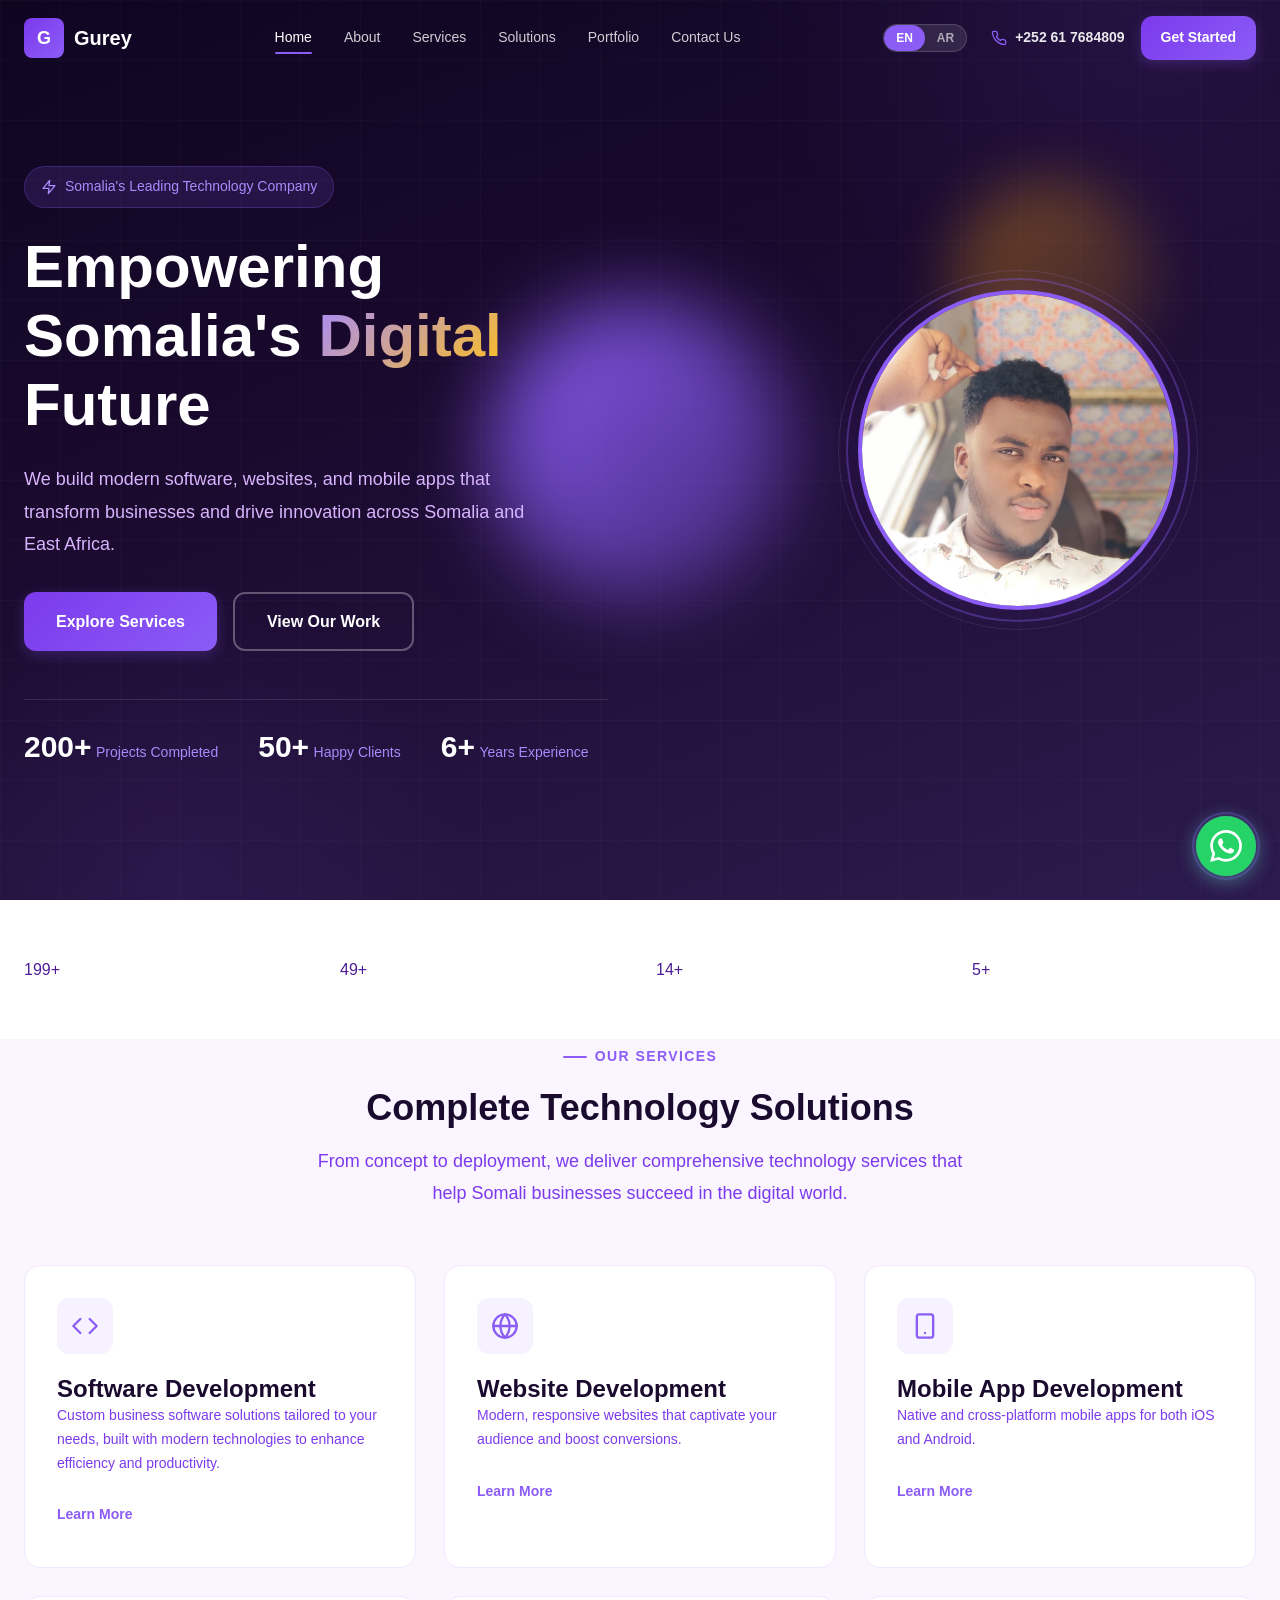
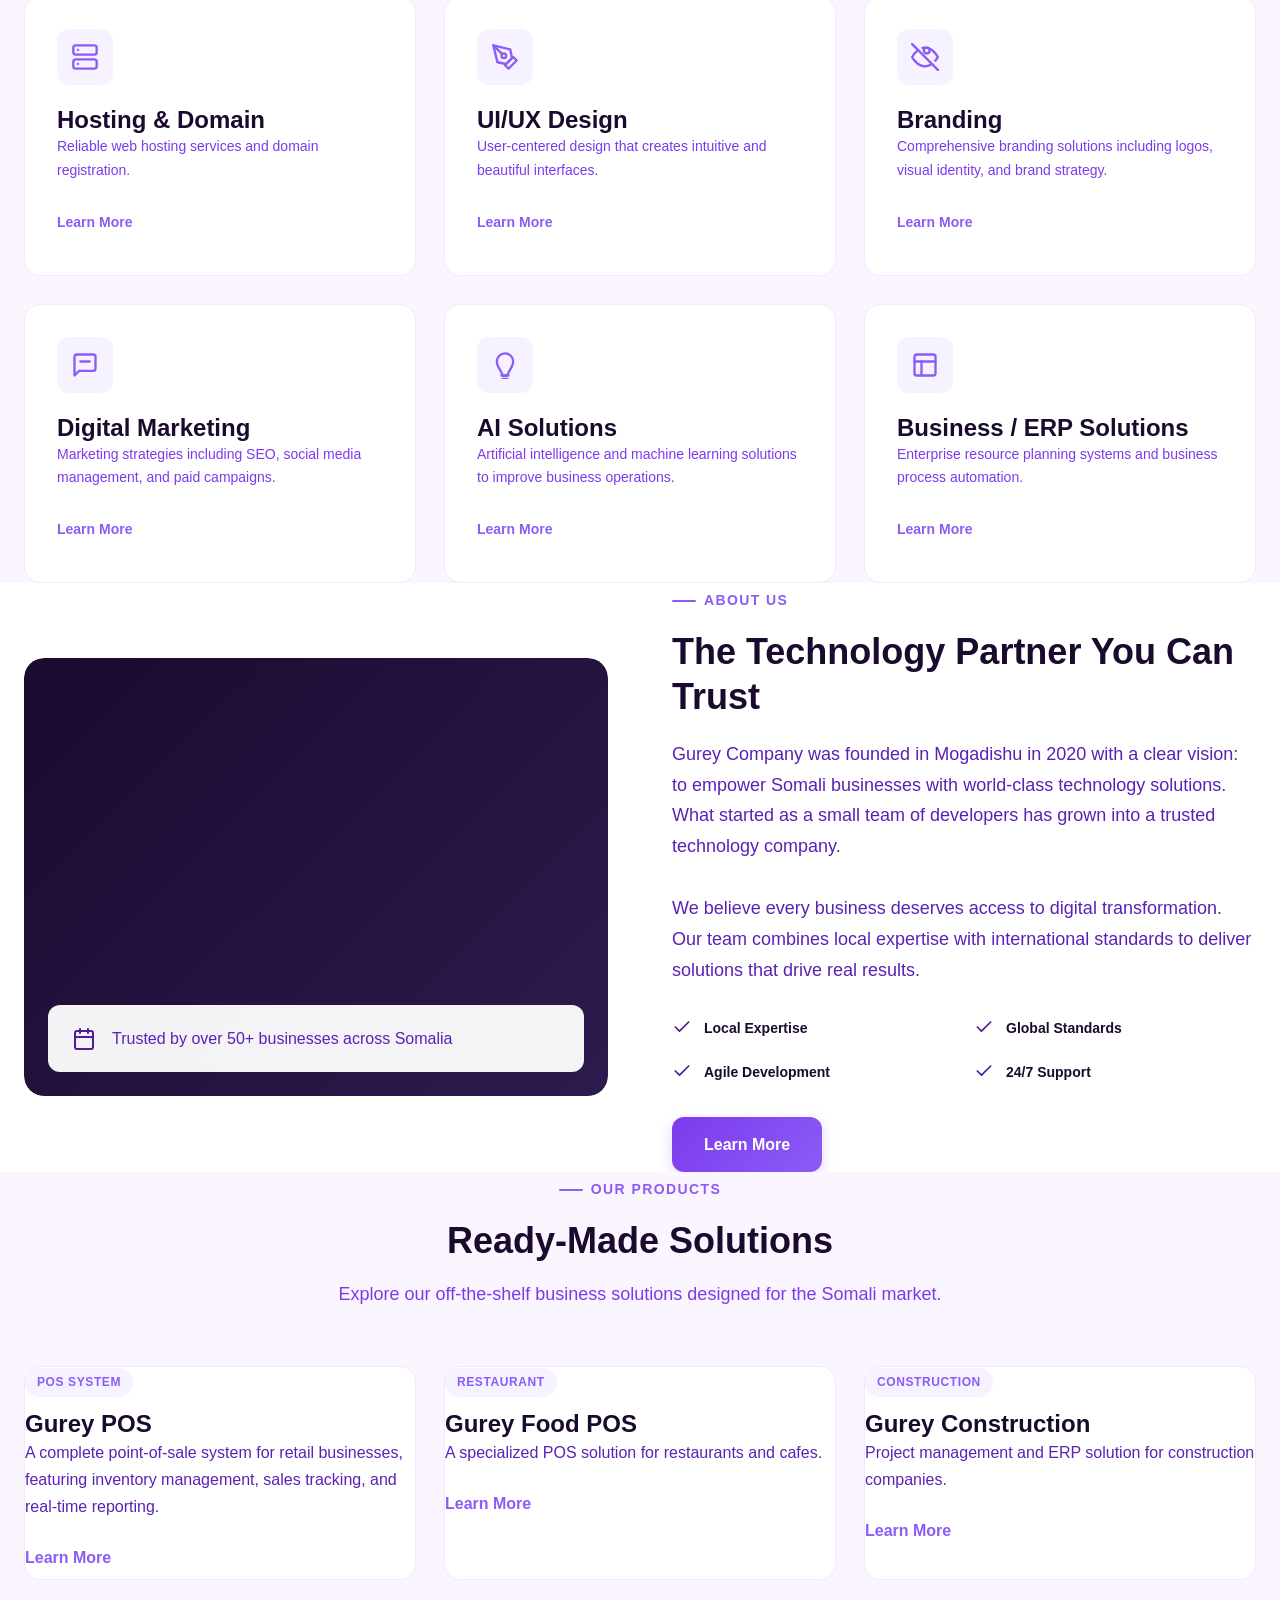
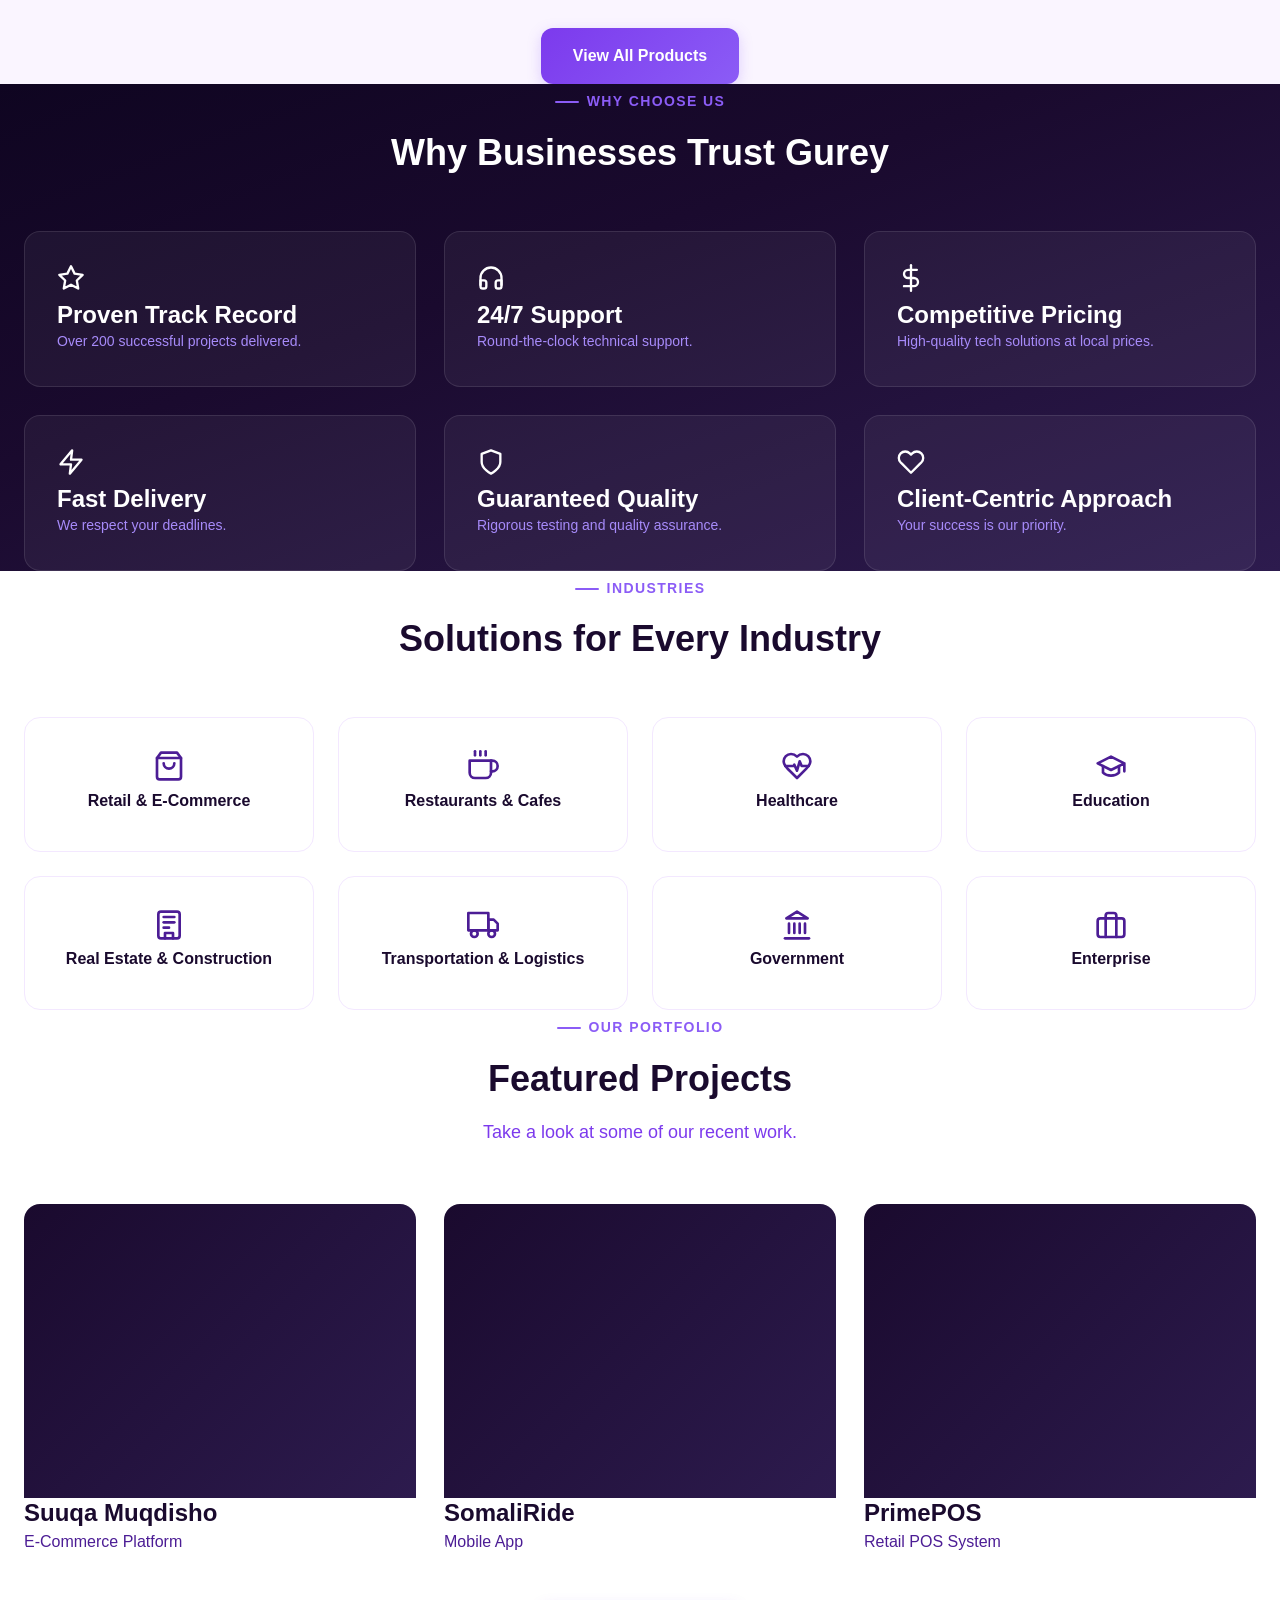
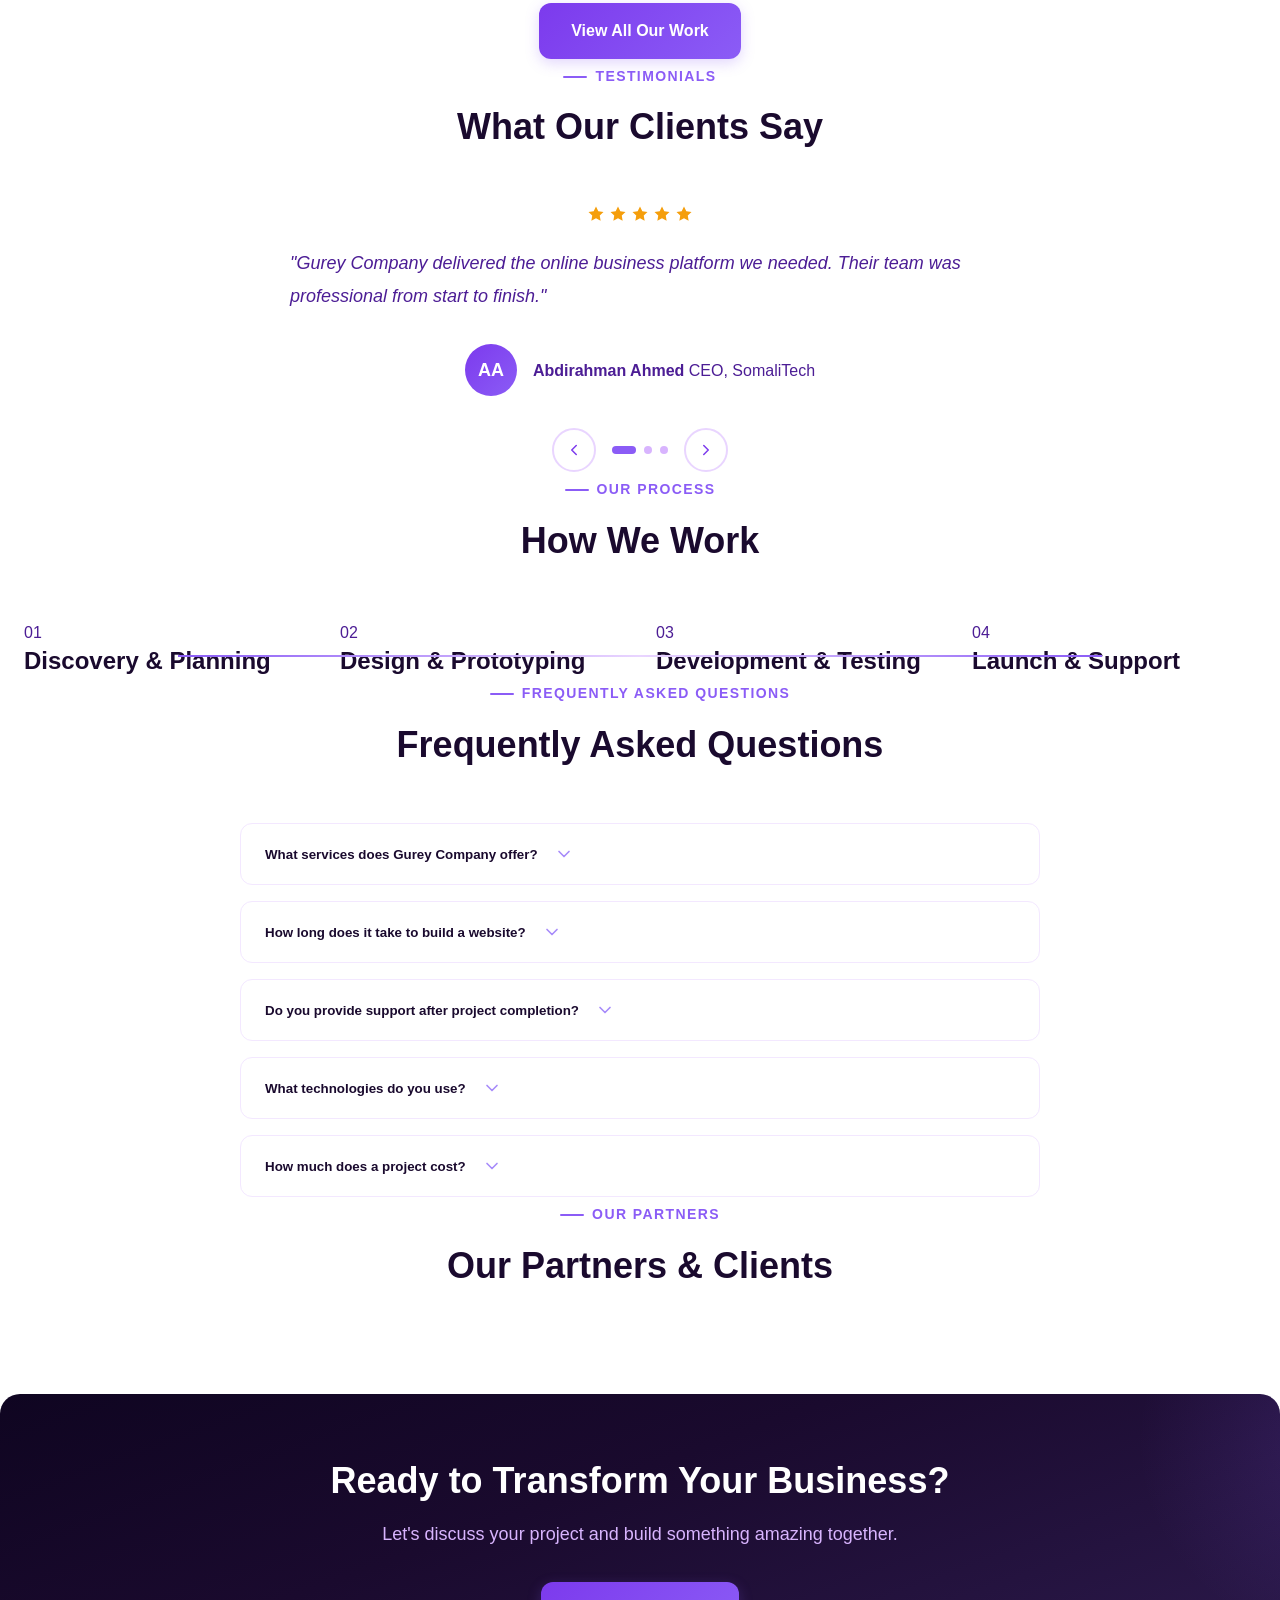
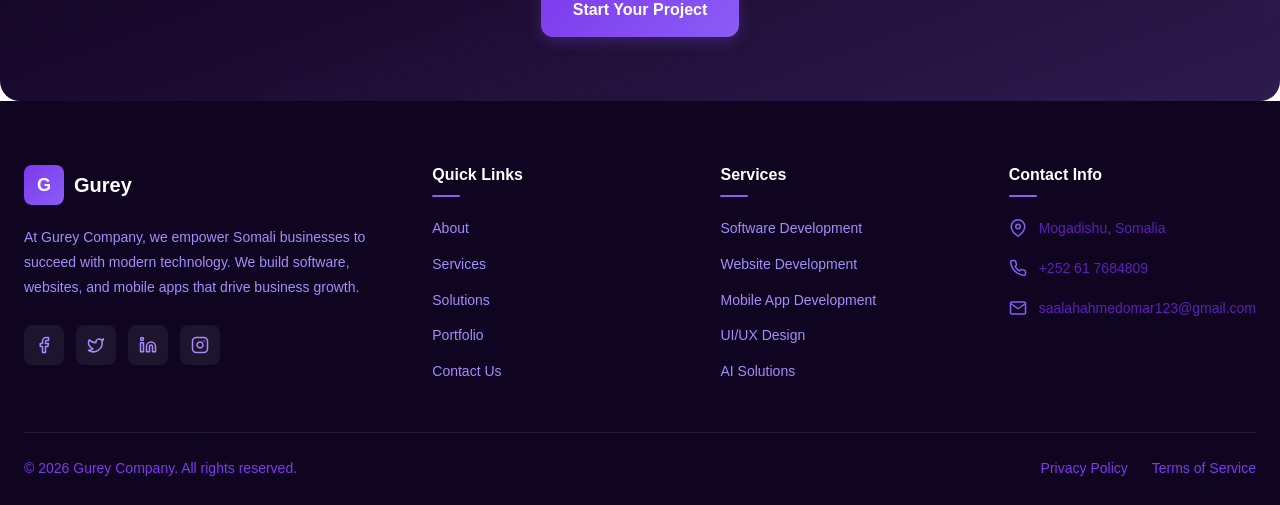
==== commit bc6cabeb: "Add owner photo hero, EN/AR language switcher, Gurey AI chatbot widget" ====
--- a/index.html
+++ b/index.html
@@ -13,22 +13,26 @@
     <div class="container">
       <a href="index.html" class="logo">
         <div class="logo-icon">G</div>
-        Gurey
+        <span data-i18n="brand">Gurey</span>
       </a>
       <nav class="nav-links">
-        <a href="index.html" class="active">Home</a>
-        <a href="about/">About</a>
-        <a href="services/">Services</a>
-        <a href="solutions/">Solutions</a>
-        <a href="portfolio/">Portfolio</a>
-        <a href="contact/">Contact Us</a>
+        <a href="index.html" class="active" data-i18n="nav_home">Home</a>
+        <a href="about/" data-i18n="nav_about">About</a>
+        <a href="services/" data-i18n="nav_services">Services</a>
+        <a href="solutions/" data-i18n="nav_solutions">Solutions</a>
+        <a href="portfolio/" data-i18n="nav_portfolio">Portfolio</a>
+        <a href="contact/" data-i18n="nav_contact">Contact Us</a>
       </nav>
       <div class="nav-cta">
+        <div class="lang-switcher" id="langSwitcher">
+          <button class="lang-btn active" data-lang="en">EN</button>
+          <button class="lang-btn" data-lang="ar">AR</button>
+        </div>
         <a href="tel:+252617684809" class="nav-phone">
           <svg xmlns="http://www.w3.org/2000/svg" width="16" height="16" viewBox="0 0 24 24" fill="none" stroke="currentColor" stroke-width="2" stroke-linecap="round" stroke-linejoin="round"><path d="M22 16.92v3a2 2 0 0 1-2.18 2 19.79 19.79 0 0 1-8.63-3.07 19.5 19.5 0 0 1-6-6 19.79 19.79 0 0 1-3.07-8.67A2 2 0 0 1 4.11 2h3a2 2 0 0 1 2 1.72c.127.96.361 1.903.7 2.81a2 2 0 0 1-.45 2.11L8.09 9.91a16 16 0 0 0 6 6l1.27-1.27a2 2 0 0 1 2.11-.45c.907.339 1.85.573 2.81.7A2 2 0 0 1 22 16.92z"></path></svg>
           +252 61 7684809
         </a>
-        <a href="contact/" class="btn btn-primary btn-sm">Get Started</a>
+        <a href="contact/" class="btn btn-primary btn-sm" data-i18n="cta_get_started">Get Started</a>
       </div>
       <div class="menu-toggle" aria-label="Toggle menu">
         <span></span><span></span><span></span>
@@ -52,47 +56,35 @@
       <div class="hero-grid-pattern"></div>
       <div class="hero-orb hero-orb-1"></div>
       <div class="hero-orb hero-orb-2"></div>
-      <div class="hero-visual-graphic">
-        <div class="hero-visual-orb hero-visual-orb-1"></div>
-        <div class="hero-visual-orb hero-visual-orb-2"></div>
-        <div class="hero-visual-orb hero-visual-orb-3"></div>
-        <div class="hero-float-card hero-float-card-1">
-          <svg xmlns="http://www.w3.org/2000/svg" width="18" height="18" viewBox="0 0 24 24" fill="none" stroke="currentColor" stroke-width="2" stroke-linecap="round" stroke-linejoin="round"><polyline points="22 12 18 12 15 21 9 3 6 12 2 12"></polyline></svg>
-          <span>200+ Projects</span>
-        </div>
-        <div class="hero-float-card hero-float-card-2">
-          <svg xmlns="http://www.w3.org/2000/svg" width="18" height="18" viewBox="0 0 24 24" fill="none" stroke="currentColor" stroke-width="2" stroke-linecap="round" stroke-linejoin="round"><path d="M12 22s8-4 8-10V5l-8-3-8 3v7c0 6 8 10 8 10z"></path></svg>
-          <span>Guaranteed Support</span>
-        </div>
-        <div class="hero-float-card hero-float-card-3">
-          <svg xmlns="http://www.w3.org/2000/svg" width="18" height="18" viewBox="0 0 24 24" fill="none" stroke="currentColor" stroke-width="2" stroke-linecap="round" stroke-linejoin="round"><path d="M17 21v-2a4 4 0 0 0-4-4H5a4 4 0 0 0-4 4v2"></path><circle cx="9" cy="7" r="4"></circle><path d="M23 21v-2a4 4 0 0 0-3-3.87"></path><path d="M16 3.13a4 4 0 0 1 0 7.75"></path></svg>
-          <span>50+ Happy Clients</span>
-        </div>
+      <div class="hero-photo-wrapper">
+        <div class="hero-photo-glow"></div>
+        <img src="images/owner.png" alt="Gurey Company Founder" class="hero-photo">
+        <div class="hero-photo-ring"></div>
       </div>
       <div class="container">
         <div class="hero-content">
           <div class="hero-badge">
             <svg xmlns="http://www.w3.org/2000/svg" width="16" height="16" viewBox="0 0 24 24" fill="none" stroke="currentColor" stroke-width="2" stroke-linecap="round" stroke-linejoin="round"><polygon points="13 2 3 14 12 14 11 22 21 10 12 10 13 2"></polygon></svg>
-            Somalia's Leading Technology Company
-          </div>
-          <h1>Empowering Somalia's <span>Digital</span> Future</h1>
-          <p>We build modern software, websites, and mobile apps that transform businesses and drive innovation across Somalia and East Africa.</p>
+            <span data-i18n="hero_badge">Somalia's Leading Technology Company</span>
+          </div>
+          <h1 data-i18n="hero_title">Empowering Somalia's <span>Digital</span> Future</h1>
+          <p data-i18n="hero_desc">We build modern software, websites, and mobile apps that transform businesses and drive innovation across Somalia and East Africa.</p>
           <div class="hero-buttons">
-            <a href="services/" class="btn btn-primary">Explore Services</a>
-            <a href="portfolio/" class="btn btn-outline">View Our Work</a>
+            <a href="services/" class="btn btn-primary" data-i18n="hero_cta1">Explore Services</a>
+            <a href="portfolio/" class="btn btn-outline" data-i18n="hero_cta2">View Our Work</a>
           </div>
           <div class="hero-stats">
             <div class="hero-stat">
               <span class="hero-stat-number">200+</span>
-              <span class="hero-stat-label">Projects Completed</span>
+              <span class="hero-stat-label" data-i18n="stat_projects">Projects Completed</span>
             </div>
             <div class="hero-stat">
               <span class="hero-stat-number">50+</span>
-              <span class="hero-stat-label">Happy Clients</span>
+              <span class="hero-stat-label" data-i18n="stat_clients">Happy Clients</span>
             </div>
             <div class="hero-stat">
               <span class="hero-stat-number">6+</span>
-              <span class="hero-stat-label">Years Experience</span>
+              <span class="hero-stat-label" data-i18n="stat_years">Years Experience</span>
             </div>
           </div>
         </div>
@@ -707,6 +699,52 @@
     <svg xmlns="http://www.w3.org/2000/svg" width="20" height="20" viewBox="0 0 24 24" fill="none" stroke="currentColor" stroke-width="2" stroke-linecap="round" stroke-linejoin="round"><polyline points="18 15 12 9 6 15"></polyline></svg>
   </button>
 
+  <!-- AI Chatbot Widget -->
+  <div class="chatbot-widget" id="chatbotWidget">
+    <div class="chatbot-toggle" id="chatbotToggle" aria-label="Open AI Assistant">
+      <svg class="chatbot-icon-open" xmlns="http://www.w3.org/2000/svg" width="28" height="28" viewBox="0 0 24 24" fill="none" stroke="currentColor" stroke-width="2" stroke-linecap="round" stroke-linejoin="round"><path d="M21 15a2 2 0 0 1-2 2H7l-4 4V5a2 2 0 0 1 2-2h14a2 2 0 0 1 2 2z"></path></svg>
+      <svg class="chatbot-icon-close" xmlns="http://www.w3.org/2000/svg" width="28" height="28" viewBox="0 0 24 24" fill="none" stroke="currentColor" stroke-width="2" stroke-linecap="round" stroke-linejoin="round"><line x1="18" y1="6" x2="6" y2="18"></line><line x1="6" y1="6" x2="18" y2="18"></line></svg>
+    </div>
+    <div class="chatbot-window" id="chatbotWindow">
+      <div class="chatbot-header">
+        <div class="chatbot-header-info">
+          <div class="chatbot-avatar">
+            <span>G</span>
+            <div class="chatbot-status-dot"></div>
+          </div>
+          <div>
+            <h4>Gurey AI Assistant</h4>
+            <span class="chatbot-status-text">Online</span>
+          </div>
+        </div>
+        <button class="chatbot-minimize" id="chatbotMinimize" aria-label="Close chat">
+          <svg xmlns="http://www.w3.org/2000/svg" width="18" height="18" viewBox="0 0 24 24" fill="none" stroke="currentColor" stroke-width="2" stroke-linecap="round" stroke-linejoin="round"><line x1="18" y1="6" x2="6" y2="18"></line><line x1="6" y1="6" x2="18" y2="18"></line></svg>
+        </button>
+      </div>
+      <div class="chatbot-messages" id="chatbotMessages">
+        <div class="chatbot-message bot">
+          <div class="chatbot-message-avatar">G</div>
+          <div class="chatbot-message-content">
+            <p>Hello! I'm the <strong>Gurey AI Assistant</strong>. How can I help you today?</p>
+            <span class="chatbot-message-time">Just now</span>
+          </div>
+        </div>
+        <div class="chatbot-quick-replies">
+          <button class="chatbot-quick-btn" data-reply="What services do you offer?">Our Services</button>
+          <button class="chatbot-quick-btn" data-reply="How can I contact you?">Contact Info</button>
+          <button class="chatbot-quick-btn" data-reply="What is Gurey Company?">About Gurey</button>
+          <button class="chatbot-quick-btn" data-reply="Show me your portfolio">Portfolio</button>
+        </div>
+      </div>
+      <form class="chatbot-input-area" id="chatbotForm">
+        <input type="text" class="chatbot-input" id="chatbotInput" placeholder="Type your message..." autocomplete="off">
+        <button type="submit" class="chatbot-send" aria-label="Send message">
+          <svg xmlns="http://www.w3.org/2000/svg" width="20" height="20" viewBox="0 0 24 24" fill="none" stroke="currentColor" stroke-width="2" stroke-linecap="round" stroke-linejoin="round"><line x1="22" y1="2" x2="11" y2="13"></line><polygon points="22 2 15 22 11 13 2 9 22 2"></polygon></svg>
+        </button>
+      </form>
+    </div>
+  </div>
+
   <script src="js/main.js"></script>
 </body>
 </html>
--- a/css/style.css
+++ b/css/style.css
@@ -97,6 +97,8 @@
   scroll-behavior: smooth;
   scroll-padding-top: 80px;
   -webkit-text-size-adjust: 100%;
+  max-width: 100%;
+  overflow-x: hidden;
 }
 
 body {
@@ -2369,6 +2371,17 @@
     --section-py-sm: 3rem;
   }
 
+  html, body {
+    max-width: 100%;
+    overflow-x: hidden;
+  }
+
+  .container {
+    padding-left: 1rem;
+    padding-right: 1rem;
+    max-width: 100%;
+  }
+
   .nav-links,
   .nav-cta {
     display: none;
@@ -2389,15 +2402,46 @@
   .hero {
     min-height: auto;
     padding: 8rem 0 4rem;
+    overflow: hidden;
+  }
+
+  .hero .container {
+    grid-template-columns: 1fr;
+    gap: 2rem;
+    padding-top: 4rem;
+    padding-bottom: 2rem;
   }
 
   .hero h1 {
-    font-size: clamp(2rem, 6vw, 2.75rem);
+    font-size: clamp(1.75rem, 6vw, 2.75rem);
+  }
+
+  .hero p {
+    font-size: var(--font-size-base);
+  }
+
+  .hero-badge {
+    font-size: var(--font-size-xs);
+  }
+
+  .hero-buttons {
+    flex-direction: column;
+    gap: 0.75rem;
+  }
+
+  .hero-buttons .btn {
+    width: 100%;
+    text-align: center;
   }
 
   .hero-stats {
     flex-wrap: wrap;
     gap: 1.5rem;
+    justify-content: flex-start;
+  }
+
+  .hero-visual-graphic {
+    display: none;
   }
 
   .stats-grid {
@@ -2411,6 +2455,22 @@
 
   .stat-number {
     font-size: var(--font-size-3xl);
+  }
+
+  .stat-label {
+    font-size: var(--font-size-xs);
+  }
+
+  .section-header {
+    margin-bottom: 2rem;
+  }
+
+  .section-header h2 {
+    font-size: clamp(1.5rem, 5vw, 2.25rem);
+  }
+
+  .section-header p {
+    font-size: var(--font-size-base);
   }
 
   .services-grid,
@@ -2420,10 +2480,23 @@
   .portfolio-full-grid,
   .services-detail-grid {
     grid-template-columns: 1fr;
+    gap: 1.25rem;
+  }
+
+  .service-card,
+  .product-card,
+  .why-card,
+  .portfolio-card {
+    padding: 1.5rem;
   }
 
   .industries-grid {
     grid-template-columns: repeat(2, 1fr);
+    gap: 1rem;
+  }
+
+  .industry-card {
+    padding: 1.25rem 1rem;
   }
 
   .values-grid {
@@ -2432,6 +2505,7 @@
 
   .team-grid {
     grid-template-columns: repeat(2, 1fr);
+    gap: 1.25rem;
   }
 
   .workflow-grid {
@@ -2440,6 +2514,11 @@
 
   .form-row {
     grid-template-columns: 1fr;
+  }
+
+  .contact-grid {
+    grid-template-columns: 1fr;
+    gap: 2rem;
   }
 
   .footer-grid {
@@ -2452,6 +2531,10 @@
     text-align: center;
   }
 
+  .footer-bottom-links {
+    justify-content: center;
+  }
+
   .solutions-grid {
     grid-template-columns: 1fr;
   }
@@ -2462,6 +2545,83 @@
 
   .cta-banner {
     padding: 2.5rem 1.5rem;
+    border-radius: var(--radius-xl);
+  }
+
+  .cta-banner h2 {
+    font-size: clamp(1.25rem, 4vw, 1.75rem);
+  }
+
+  .cta-banner p {
+    font-size: var(--font-size-base);
+  }
+
+  .page-hero {
+    padding: 7rem 0 3rem;
+  }
+
+  .page-hero h1 {
+    font-size: clamp(1.5rem, 5vw, 2.25rem);
+  }
+
+  .about-story-grid {
+    grid-template-columns: 1fr;
+    gap: 2rem;
+  }
+
+  .about-features {
+    grid-template-columns: 1fr;
+  }
+
+  .portfolio-filter {
+    flex-wrap: wrap;
+    gap: 0.5rem;
+  }
+
+  .portfolio-filter-btn {
+    font-size: var(--font-size-xs);
+    padding: 0.5rem 1rem;
+  }
+
+  .testimonial-card {
+    padding: 0 0.5rem;
+  }
+
+  .testimonial-content {
+    padding: 2rem 1.25rem;
+  }
+
+  .testimonial-text {
+    font-size: var(--font-size-base);
+  }
+
+  .whatsapp-float {
+    bottom: 16px;
+    right: 16px;
+    width: 52px;
+    height: 52px;
+  }
+
+  .whatsapp-float svg {
+    width: 28px;
+    height: 28px;
+  }
+
+  .back-to-top {
+    bottom: 80px;
+    right: 16px;
+  }
+
+  img {
+    max-width: 100%;
+    height: auto;
+  }
+
+  .about-image,
+  .portfolio-card-image,
+  .product-card-image {
+    width: 100%;
+    height: auto;
   }
 }
 
@@ -2472,8 +2632,18 @@
     --section-py: 3rem;
   }
 
+  html, body {
+    max-width: 100%;
+    overflow-x: hidden;
+  }
+
+  .container {
+    padding-left: 0.75rem;
+    padding-right: 0.75rem;
+  }
+
   .hero {
-    padding: 7rem 0 3rem;
+    padding: 7rem 0 2.5rem;
   }
 
   .hero-buttons {
@@ -2482,16 +2652,17 @@
 
   .hero-buttons .btn {
     width: 100%;
+    text-align: center;
   }
 
   .hero-stats {
     flex-direction: column;
-    align-items: center;
-    gap: 1.25rem;
+    align-items: flex-start;
+    gap: 1rem;
   }
 
   .hero-stat {
-    text-align: center;
+    text-align: left;
   }
 
   .stats-grid {
@@ -2500,11 +2671,11 @@
   }
 
   .stat-item {
-    padding: 1rem;
+    padding: 1rem 0.5rem;
   }
 
   .section-header {
-    margin-bottom: 2.5rem;
+    margin-bottom: 2rem;
   }
 
   .about-features {
@@ -2515,16 +2686,607 @@
     grid-template-columns: 1fr;
   }
 
+  .industry-card {
+    padding: 1rem;
+  }
+
+  .team-grid {
+    grid-template-columns: 1fr;
+  }
+
   .testimonial-content {
-    padding: 2rem 1.5rem;
+    padding: 1.5rem 1rem;
   }
 
   .contact-form {
-    padding: 1.5rem;
+    padding: 1.25rem;
   }
 
   .cta-banner {
-    padding: 2rem 1.25rem;
-    border-radius: var(--radius-xl);
-  }
-}
+    padding: 2rem 1rem;
+    border-radius: var(--radius-lg);
+  }
+
+  .portfolio-filter-btn {
+    font-size: 0.7rem;
+    padding: 0.4rem 0.75rem;
+  }
+
+  .page-hero {
+    padding: 6rem 0 2rem;
+  }
+
+  .page-hero h1 {
+    font-size: 1.5rem;
+  }
+
+  .breadcrumb {
+    font-size: var(--font-size-xs);
+  }
+
+  .footer-col h4 {
+    font-size: var(--font-size-sm);
+  }
+
+  .footer-col a {
+    font-size: var(--font-size-xs);
+  }
+}
+
+/* ============================================
+   HERO OWNER PHOTO
+   ============================================ */
+.hero-photo-wrapper {
+  position: absolute;
+  right: 8%;
+  top: 50%;
+  transform: translateY(-50%);
+  width: 320px;
+  height: 320px;
+  z-index: 2;
+}
+
+.hero-photo {
+  width: 100%;
+  height: 100%;
+  object-fit: cover;
+  border-radius: 50%;
+  border: 4px solid var(--teal);
+  position: relative;
+  z-index: 2;
+}
+
+.hero-photo-glow {
+  position: absolute;
+  inset: -20px;
+  border-radius: 50%;
+  background: radial-gradient(circle, rgba(139,92,246,0.45) 0%, rgba(124,58,237,0.2) 40%, transparent 70%);
+  z-index: 1;
+  animation: photoGlow 3s ease-in-out infinite alternate;
+}
+
+.hero-photo-ring {
+  position: absolute;
+  inset: -12px;
+  border-radius: 50%;
+  border: 2px solid rgba(139,92,246,0.35);
+  z-index: 0;
+  animation: photoGlow 3s ease-in-out infinite alternate-reverse;
+}
+
+.hero-photo-ring::before {
+  content: '';
+  position: absolute;
+  inset: -10px;
+  border-radius: 50%;
+  border: 1px solid rgba(167,139,250,0.15);
+}
+
+@keyframes photoGlow {
+  0% {
+    box-shadow: 0 0 30px rgba(139,92,246,0.3), 0 0 60px rgba(139,92,246,0.15);
+  }
+  100% {
+    box-shadow: 0 0 50px rgba(139,92,246,0.5), 0 0 100px rgba(139,92,246,0.25);
+  }
+}
+
+/* ============================================
+   LANGUAGE SWITCHER
+   ============================================ */
+.lang-switcher {
+  display: flex;
+  background: rgba(255,255,255,0.1);
+  border: 1px solid rgba(255,255,255,0.15);
+  border-radius: var(--radius-full);
+  overflow: hidden;
+  margin-right: 0.5rem;
+}
+
+.lang-btn {
+  padding: 0.3rem 0.75rem;
+  font-size: var(--font-size-xs);
+  font-weight: 600;
+  color: rgba(255,255,255,0.6);
+  background: transparent;
+  border: none;
+  cursor: pointer;
+  transition: all var(--transition-base);
+  line-height: 1.4;
+}
+
+.lang-btn:hover {
+  color: var(--white);
+}
+
+.lang-btn.active {
+  background: var(--teal);
+  color: var(--white);
+  border-radius: var(--radius-full);
+}
+
+.header.scrolled .lang-switcher {
+  background: rgba(26,10,46,0.08);
+  border-color: rgba(26,10,46,0.15);
+}
+
+.header.scrolled .lang-btn {
+  color: rgba(26,10,46,0.5);
+}
+
+.header.scrolled .lang-btn.active {
+  background: var(--teal);
+  color: var(--white);
+}
+
+.header.scrolled .lang-btn:hover {
+  color: var(--navy);
+}
+
+/* ============================================
+   RTL SUPPORT
+   ============================================ */
+html[dir="rtl"] .hero-content {
+  text-align: right;
+}
+
+html[dir="rtl"] .hero-content p {
+  direction: rtl;
+}
+
+html[dir="rtl"] .hero-badge {
+  direction: rtl;
+}
+
+html[dir="rtl"] .hero-buttons {
+  justify-content: flex-start;
+}
+
+html[dir="rtl"] .hero-stat {
+  text-align: right;
+}
+
+html[dir="rtl"] .hero-photo-wrapper {
+  right: auto;
+  left: 8%;
+}
+
+html[dir="rtl"] .nav-links a {
+  direction: rtl;
+}
+
+html[dir="rtl"] .footer-col a {
+  text-align: right;
+}
+
+html[dir="rtl"] .section-header h2,
+html[dir="rtl"] .section-header p {
+  text-align: right;
+}
+
+html[dir="rtl"] .lang-switcher {
+  margin-right: 0;
+  margin-left: 0.5rem;
+}
+
+/* ============================================
+   AI CHATBOT WIDGET
+   ============================================ */
+.chatbot-widget {
+  position: fixed;
+  bottom: 24px;
+  right: 24px;
+  z-index: 999;
+}
+
+.chatbot-toggle {
+  width: 60px;
+  height: 60px;
+  border-radius: 50%;
+  background: linear-gradient(135deg, var(--teal-dark) 0%, var(--teal) 100%);
+  color: var(--white);
+  display: flex;
+  align-items: center;
+  justify-content: center;
+  cursor: pointer;
+  box-shadow: 0 4px 20px rgba(139,92,246,0.4);
+  transition: all var(--transition-base);
+  position: relative;
+}
+
+.chatbot-toggle:hover {
+  transform: scale(1.08);
+  box-shadow: 0 6px 28px rgba(139,92,246,0.55);
+}
+
+.chatbot-toggle::before {
+  content: '';
+  position: absolute;
+  inset: -4px;
+  border-radius: 50%;
+  border: 2px solid rgba(139,92,246,0.3);
+  animation: chatPulse 2s ease-in-out infinite;
+}
+
+@keyframes chatPulse {
+  0%, 100% { transform: scale(1); opacity: 1; }
+  50% { transform: scale(1.15); opacity: 0; }
+}
+
+.chatbot-icon-close {
+  display: none;
+}
+
+.chatbot-widget.open .chatbot-icon-open {
+  display: none;
+}
+
+.chatbot-widget.open .chatbot-icon-close {
+  display: block;
+}
+
+.chatbot-window {
+  position: absolute;
+  bottom: 72px;
+  right: 0;
+  width: 380px;
+  max-height: 520px;
+  background: var(--white);
+  border-radius: var(--radius-xl);
+  box-shadow: 0 12px 48px rgba(26,10,46,0.18), 0 0 0 1px rgba(139,92,246,0.08);
+  display: flex;
+  flex-direction: column;
+  overflow: hidden;
+  opacity: 0;
+  visibility: hidden;
+  transform: translateY(16px) scale(0.95);
+  transition: all 0.3s cubic-bezier(0.34, 1.56, 0.64, 1);
+}
+
+.chatbot-widget.open .chatbot-window {
+  opacity: 1;
+  visibility: visible;
+  transform: translateY(0) scale(1);
+}
+
+.chatbot-header {
+  background: linear-gradient(135deg, var(--navy) 0%, var(--navy-light) 100%);
+  padding: 1rem 1.25rem;
+  display: flex;
+  align-items: center;
+  justify-content: space-between;
+}
+
+.chatbot-header-info {
+  display: flex;
+  align-items: center;
+  gap: 0.75rem;
+}
+
+.chatbot-avatar {
+  width: 40px;
+  height: 40px;
+  border-radius: 50%;
+  background: var(--gradient-teal);
+  display: flex;
+  align-items: center;
+  justify-content: center;
+  font-weight: 700;
+  font-size: var(--font-size-lg);
+  color: var(--white);
+  position: relative;
+}
+
+.chatbot-status-dot {
+  position: absolute;
+  bottom: 0;
+  right: 0;
+  width: 10px;
+  height: 10px;
+  background: #10B981;
+  border: 2px solid var(--navy);
+  border-radius: 50%;
+}
+
+.chatbot-header h4 {
+  color: var(--white);
+  font-size: var(--font-size-sm);
+  font-weight: 600;
+}
+
+.chatbot-status-text {
+  color: rgba(255,255,255,0.6);
+  font-size: var(--font-size-xs);
+}
+
+.chatbot-minimize {
+  background: none;
+  border: none;
+  color: rgba(255,255,255,0.6);
+  cursor: pointer;
+  padding: 4px;
+  transition: color var(--transition-fast);
+}
+
+.chatbot-minimize:hover {
+  color: var(--white);
+}
+
+.chatbot-messages {
+  flex: 1;
+  overflow-y: auto;
+  padding: 1rem;
+  display: flex;
+  flex-direction: column;
+  gap: 0.75rem;
+  min-height: 280px;
+  max-height: 340px;
+  background: var(--gray-50);
+}
+
+.chatbot-message {
+  display: flex;
+  gap: 0.5rem;
+  align-items: flex-start;
+}
+
+.chatbot-message.user {
+  flex-direction: row-reverse;
+}
+
+.chatbot-message-avatar {
+  width: 30px;
+  height: 30px;
+  border-radius: 50%;
+  background: var(--gradient-teal);
+  color: var(--white);
+  display: flex;
+  align-items: center;
+  justify-content: center;
+  font-size: var(--font-size-xs);
+  font-weight: 700;
+  flex-shrink: 0;
+}
+
+.chatbot-message.user .chatbot-message-avatar {
+  background: var(--navy);
+}
+
+.chatbot-message-content {
+  max-width: 75%;
+  padding: 0.75rem 1rem;
+  border-radius: var(--radius-lg);
+  background: var(--white);
+  box-shadow: var(--shadow-sm);
+  border: 1px solid var(--gray-100);
+}
+
+.chatbot-message.user .chatbot-message-content {
+  background: var(--teal);
+  color: var(--white);
+  border-color: var(--teal);
+}
+
+.chatbot-message-content p {
+  font-size: var(--font-size-sm);
+  line-height: 1.5;
+  margin: 0;
+}
+
+.chatbot-message-time {
+  font-size: 0.65rem;
+  color: var(--gray-400);
+  margin-top: 0.25rem;
+  display: block;
+}
+
+.chatbot-message.user .chatbot-message-time {
+  color: rgba(255,255,255,0.7);
+}
+
+.chatbot-quick-replies {
+  display: flex;
+  flex-wrap: wrap;
+  gap: 0.4rem;
+  padding: 0 0.25rem;
+}
+
+.chatbot-quick-btn {
+  padding: 0.4rem 0.75rem;
+  font-size: var(--font-size-xs);
+  font-weight: 500;
+  color: var(--teal-dark);
+  background: rgba(139,92,246,0.08);
+  border: 1px solid rgba(139,92,246,0.2);
+  border-radius: var(--radius-full);
+  cursor: pointer;
+  transition: all var(--transition-fast);
+}
+
+.chatbot-quick-btn:hover {
+  background: var(--teal);
+  color: var(--white);
+  border-color: var(--teal);
+}
+
+.chatbot-input-area {
+  display: flex;
+  align-items: center;
+  gap: 0.5rem;
+  padding: 0.75rem 1rem;
+  border-top: 1px solid var(--gray-100);
+  background: var(--white);
+}
+
+.chatbot-input {
+  flex: 1;
+  padding: 0.6rem 0.875rem;
+  border: 1px solid var(--gray-200);
+  border-radius: var(--radius-full);
+  font-size: var(--font-size-sm);
+  outline: none;
+  transition: border-color var(--transition-fast);
+  font-family: var(--font-primary);
+}
+
+.chatbot-input:focus {
+  border-color: var(--teal);
+}
+
+.chatbot-send {
+  width: 38px;
+  height: 38px;
+  border-radius: 50%;
+  background: var(--gradient-teal);
+  color: var(--white);
+  border: none;
+  display: flex;
+  align-items: center;
+  justify-content: center;
+  cursor: pointer;
+  transition: all var(--transition-fast);
+  flex-shrink: 0;
+}
+
+.chatbot-send:hover {
+  transform: scale(1.08);
+  box-shadow: var(--shadow-teal);
+}
+
+.chatbot-typing {
+  display: flex;
+  gap: 4px;
+  padding: 0.5rem 0;
+}
+
+.chatbot-typing span {
+  width: 6px;
+  height: 6px;
+  border-radius: 50%;
+  background: var(--gray-400);
+  animation: typingBounce 1.2s ease-in-out infinite;
+}
+
+.chatbot-typing span:nth-child(2) { animation-delay: 0.2s; }
+.chatbot-typing span:nth-child(3) { animation-delay: 0.4s; }
+
+@keyframes typingBounce {
+  0%, 80%, 100% { transform: translateY(0); }
+  40% { transform: translateY(-6px); }
+}
+
+/* ============================================
+   MOBILE CHATBOT
+   ============================================ */
+@media (max-width: 768px) {
+  .chatbot-widget {
+    bottom: 16px;
+    right: 16px;
+  }
+
+  .chatbot-window {
+    width: calc(100vw - 32px);
+    right: 0;
+    max-height: 70vh;
+  }
+
+  .chatbot-toggle {
+    width: 54px;
+    height: 54px;
+  }
+
+  .hero-photo-wrapper {
+    position: relative;
+    right: auto;
+    left: auto;
+    transform: none;
+    width: 180px;
+    height: 180px;
+    margin: 0 auto 2rem;
+  }
+
+  .hero {
+    display: flex;
+    flex-direction: column;
+    align-items: center;
+    text-align: center;
+  }
+
+  .hero .container {
+    display: flex;
+    flex-direction: column;
+    align-items: center;
+  }
+
+  .hero-content {
+    text-align: center;
+    max-width: 100%;
+  }
+
+  .hero-buttons {
+    justify-content: center;
+  }
+
+  .hero-stats {
+    justify-content: center;
+  }
+
+  .hero-stat {
+    text-align: center;
+  }
+
+  .hero-badge {
+    justify-content: center;
+  }
+
+  .hero p {
+    text-align: center;
+  }
+
+  .lang-switcher {
+    margin-right: 0.5rem;
+  }
+
+  .hero-photo-glow {
+    inset: -14px;
+  }
+
+  .hero-photo-ring {
+    inset: -8px;
+  }
+
+  .hero-photo-ring::before {
+    inset: -6px;
+  }
+}
+
+@media (max-width: 480px) {
+  .hero-photo-wrapper {
+    width: 140px;
+    height: 140px;
+  }
+
+  .chatbot-window {
+    width: calc(100vw - 24px);
+  }
+}
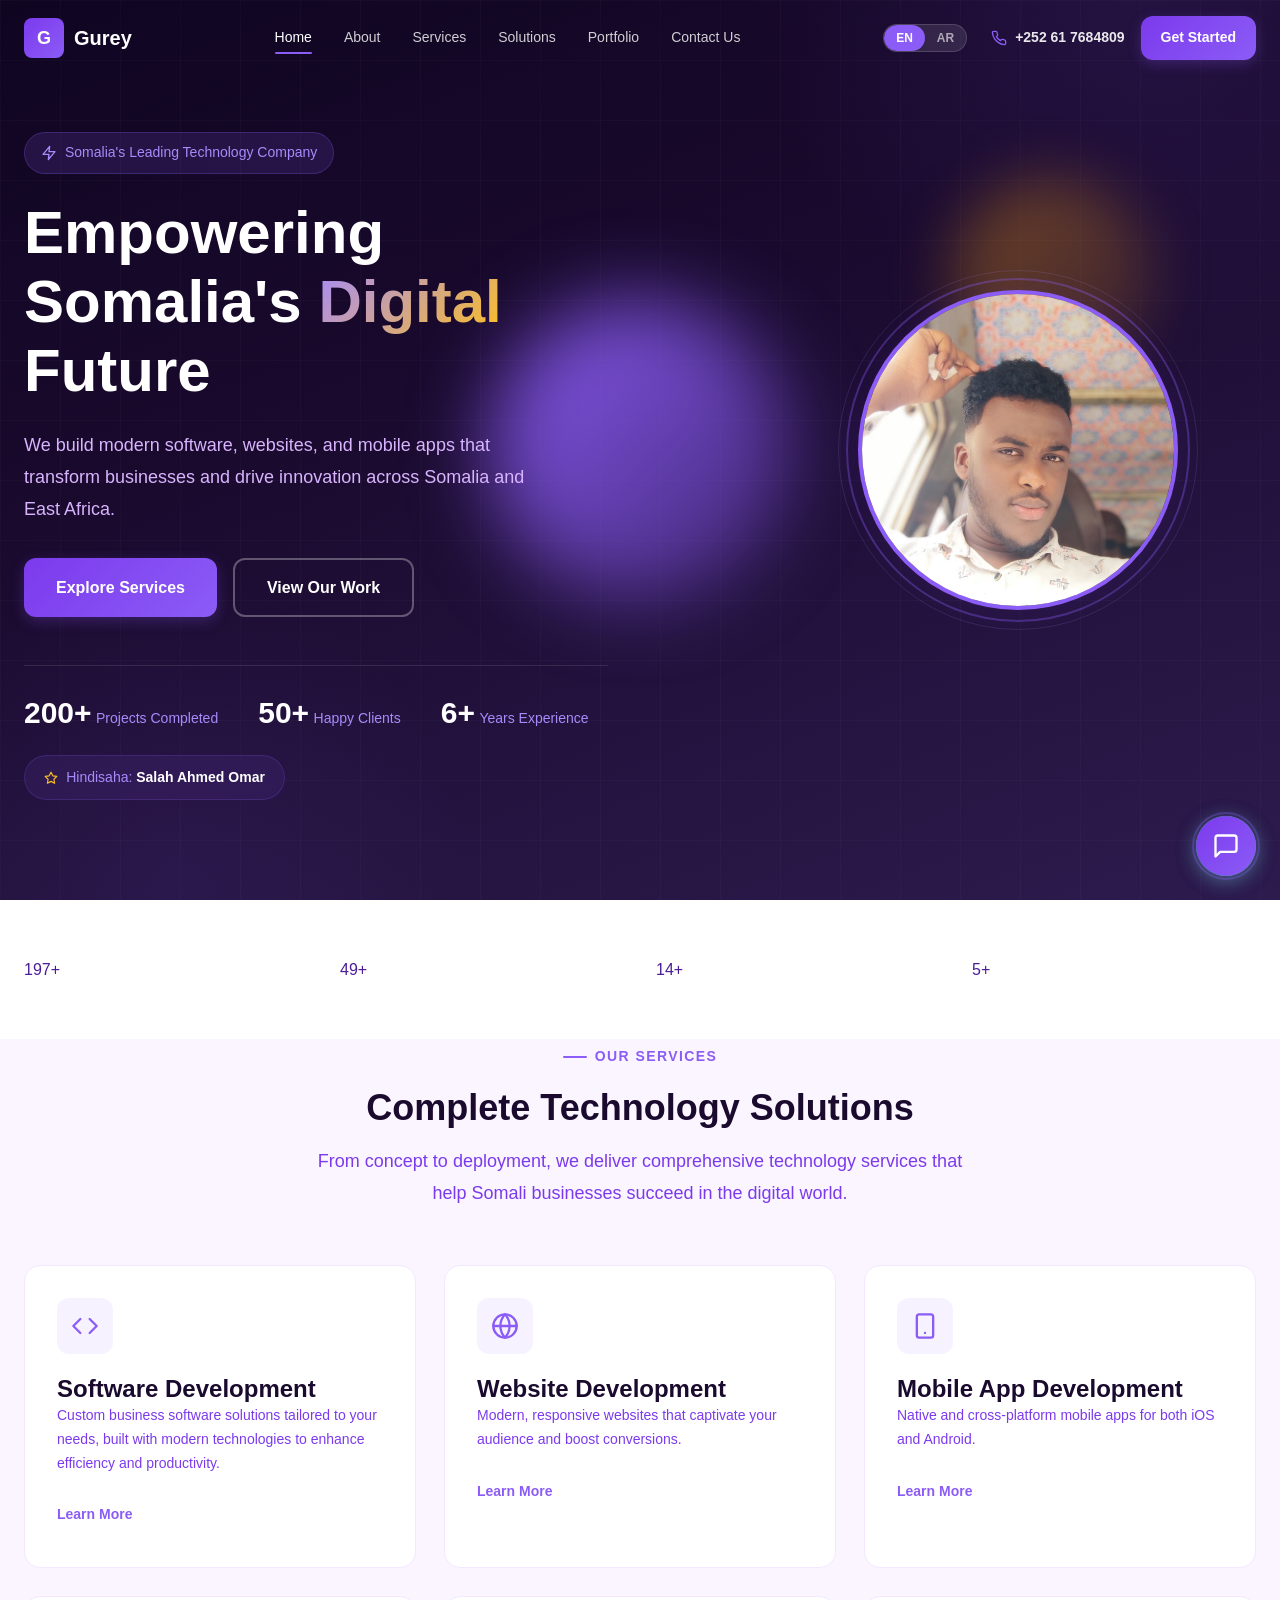
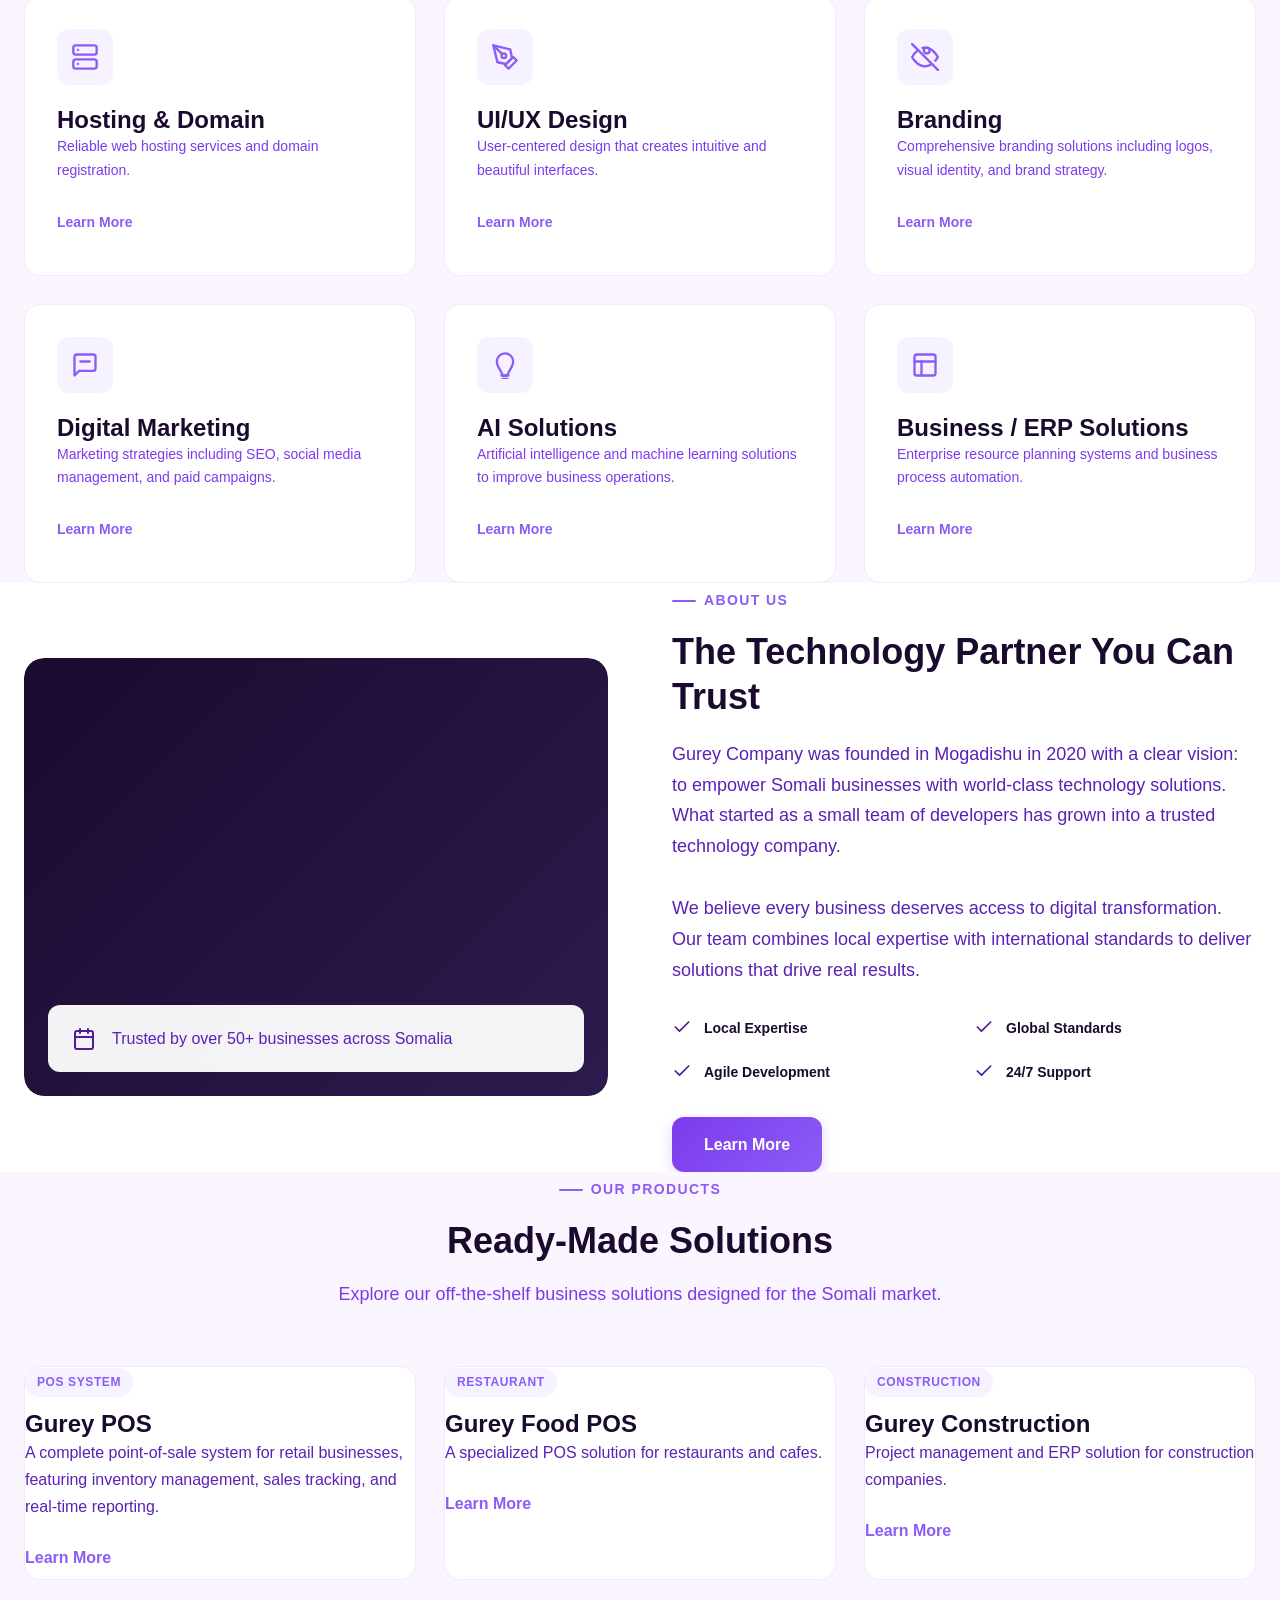
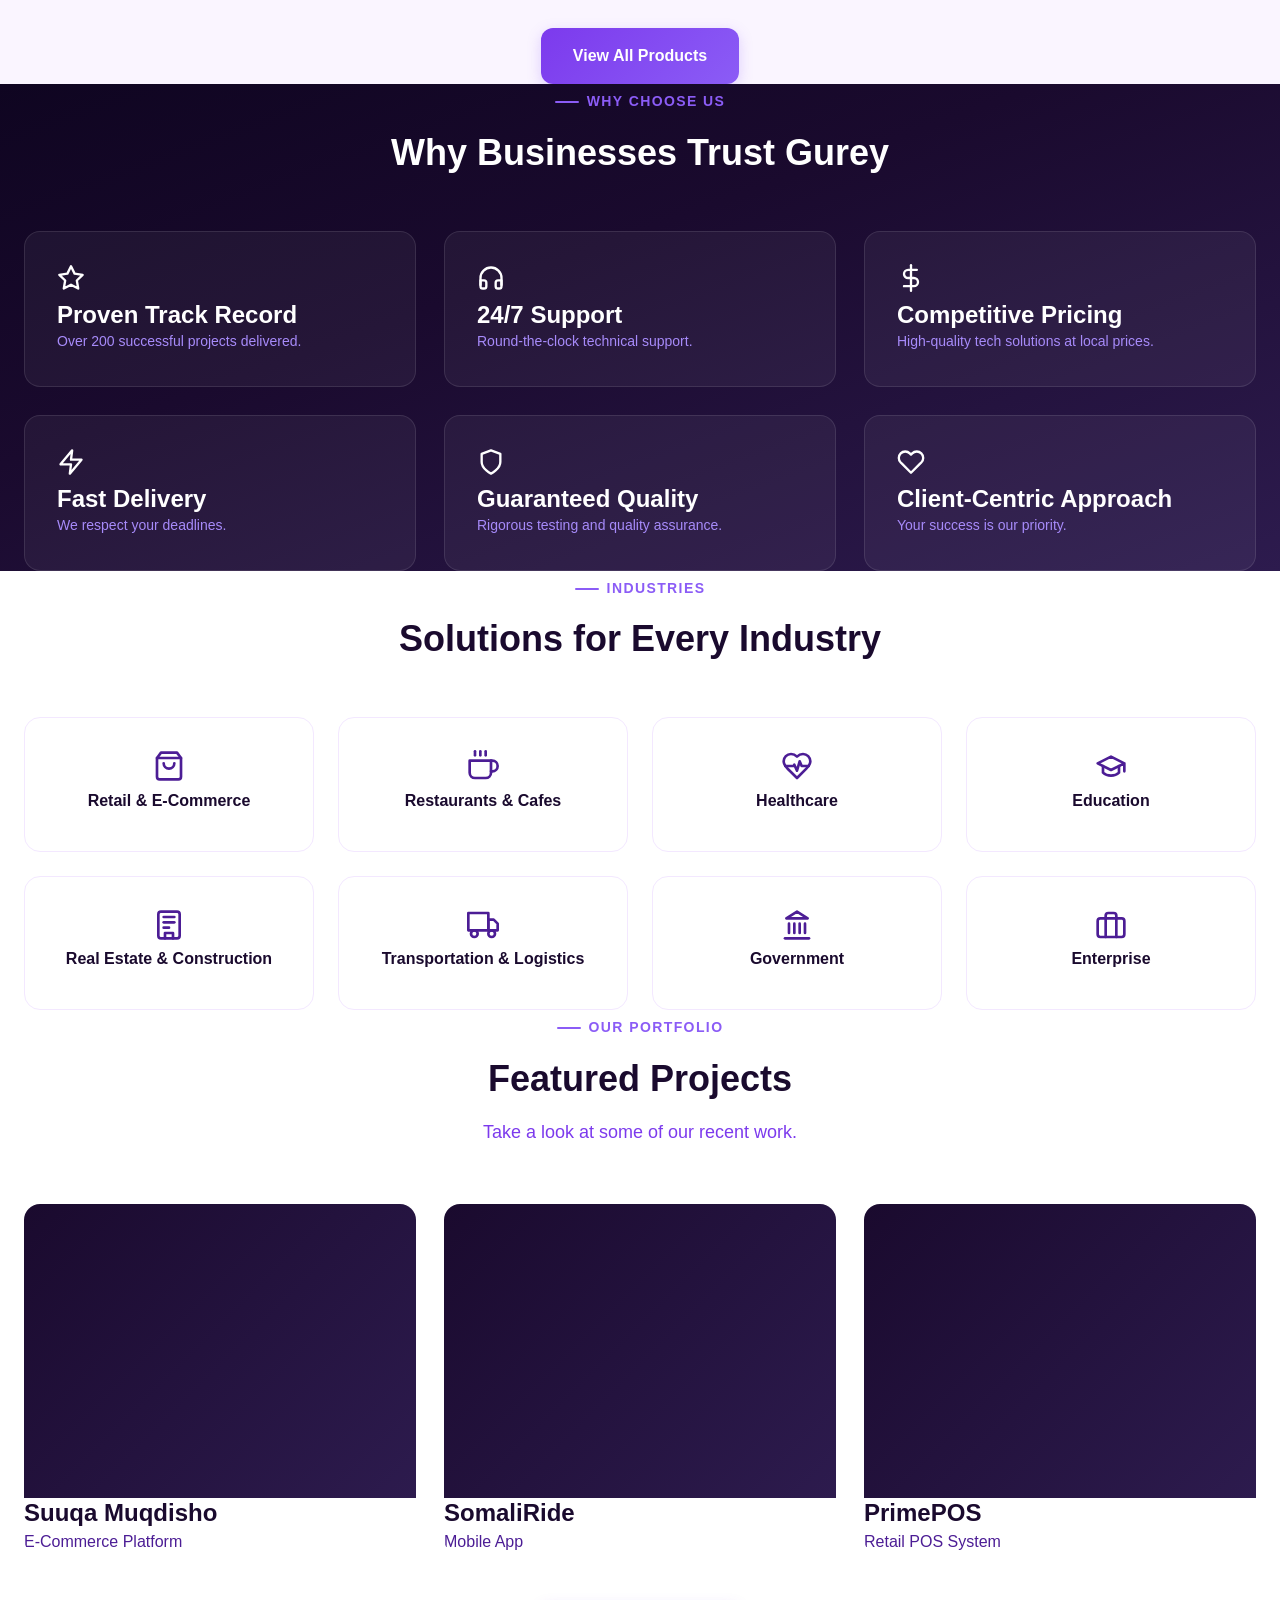
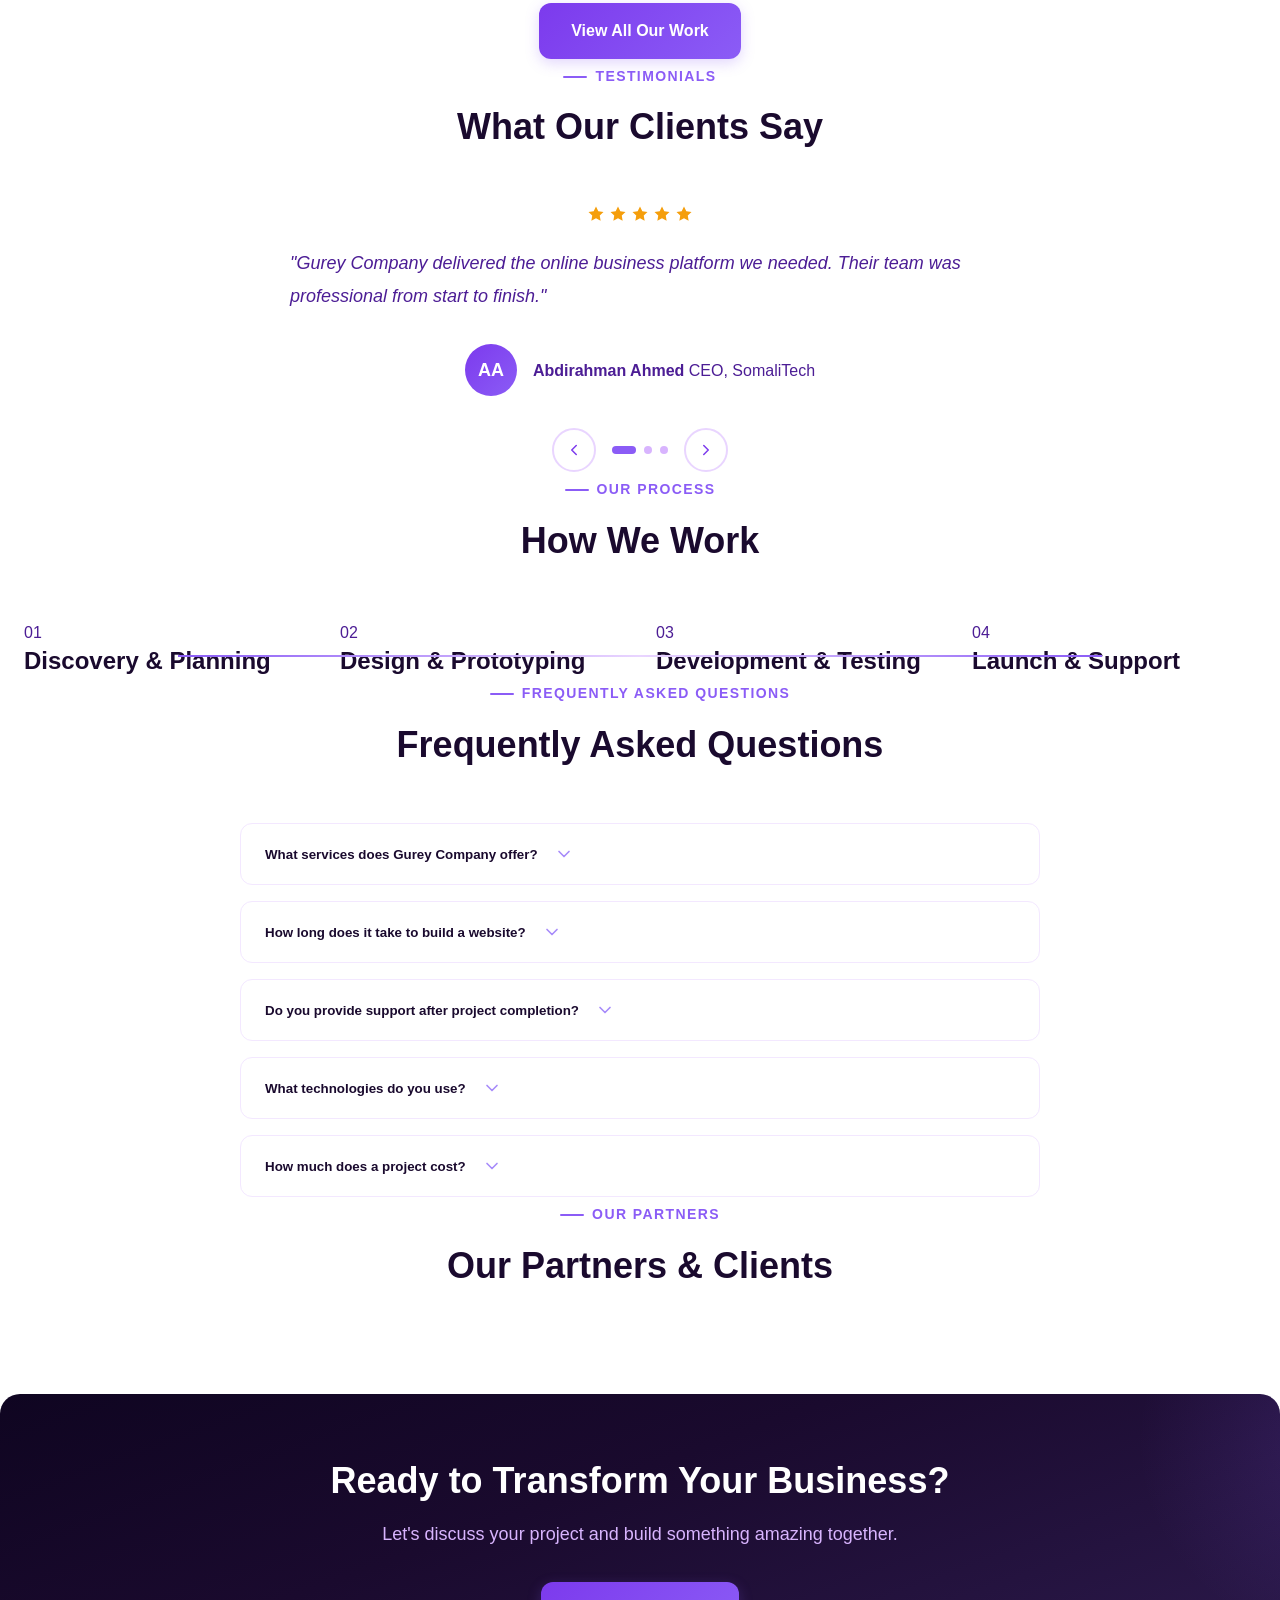
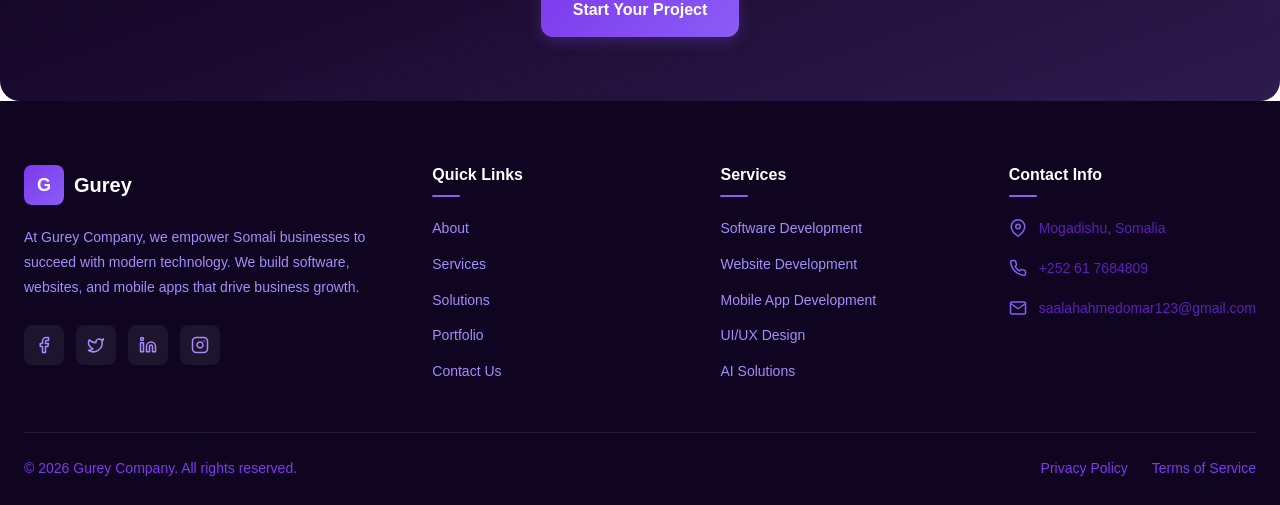
==== commit fcd73dd2: "Add founder credit Hindisaha: Salah Ahmed Omar + fix chatbot z-index 9999" ====
--- a/index.html
+++ b/index.html
@@ -87,6 +87,10 @@
               <span class="hero-stat-label" data-i18n="stat_years">Years Experience</span>
             </div>
           </div>
+          <div class="hero-founder-credit">
+            <svg xmlns="http://www.w3.org/2000/svg" width="14" height="14" viewBox="0 0 24 24" fill="none" stroke="currentColor" stroke-width="2" stroke-linecap="round" stroke-linejoin="round"><polygon points="12 2 15.09 8.26 22 9.27 17 14.14 18.18 21.02 12 17.77 5.82 21.02 7 14.14 2 9.27 8.91 8.26 12 2"></polygon></svg>
+            <span data-i18n="founder_credit">Hindisaha: <strong>Salah Ahmed Omar</strong></span>
+          </div>
         </div>
       </div>
     </section>
--- a/css/style.css
+++ b/css/style.css
@@ -2791,6 +2791,33 @@
   }
 }
 
+/* Hero Founder Credit */
+.hero-founder-credit {
+  display: inline-flex;
+  align-items: center;
+  gap: 0.5rem;
+  margin-top: 1.5rem;
+  padding: 0.6rem 1.2rem;
+  background: rgba(139,92,246,0.1);
+  border: 1px solid rgba(139,92,246,0.2);
+  border-radius: var(--radius-full);
+  font-size: var(--font-size-sm);
+  color: var(--teal-light);
+  backdrop-filter: blur(10px);
+}
+
+.hero-founder-credit strong {
+  color: var(--white);
+  font-weight: 700;
+}
+
+.hero-founder-credit svg {
+  color: var(--accent-light);
+  width: 14px;
+  height: 14px;
+  flex-shrink: 0;
+}
+
 /* ============================================
    LANGUAGE SWITCHER
    ============================================ */
@@ -2896,7 +2923,7 @@
   position: fixed;
   bottom: 24px;
   right: 24px;
-  z-index: 999;
+  z-index: 9999;
 }
 
 .chatbot-toggle {
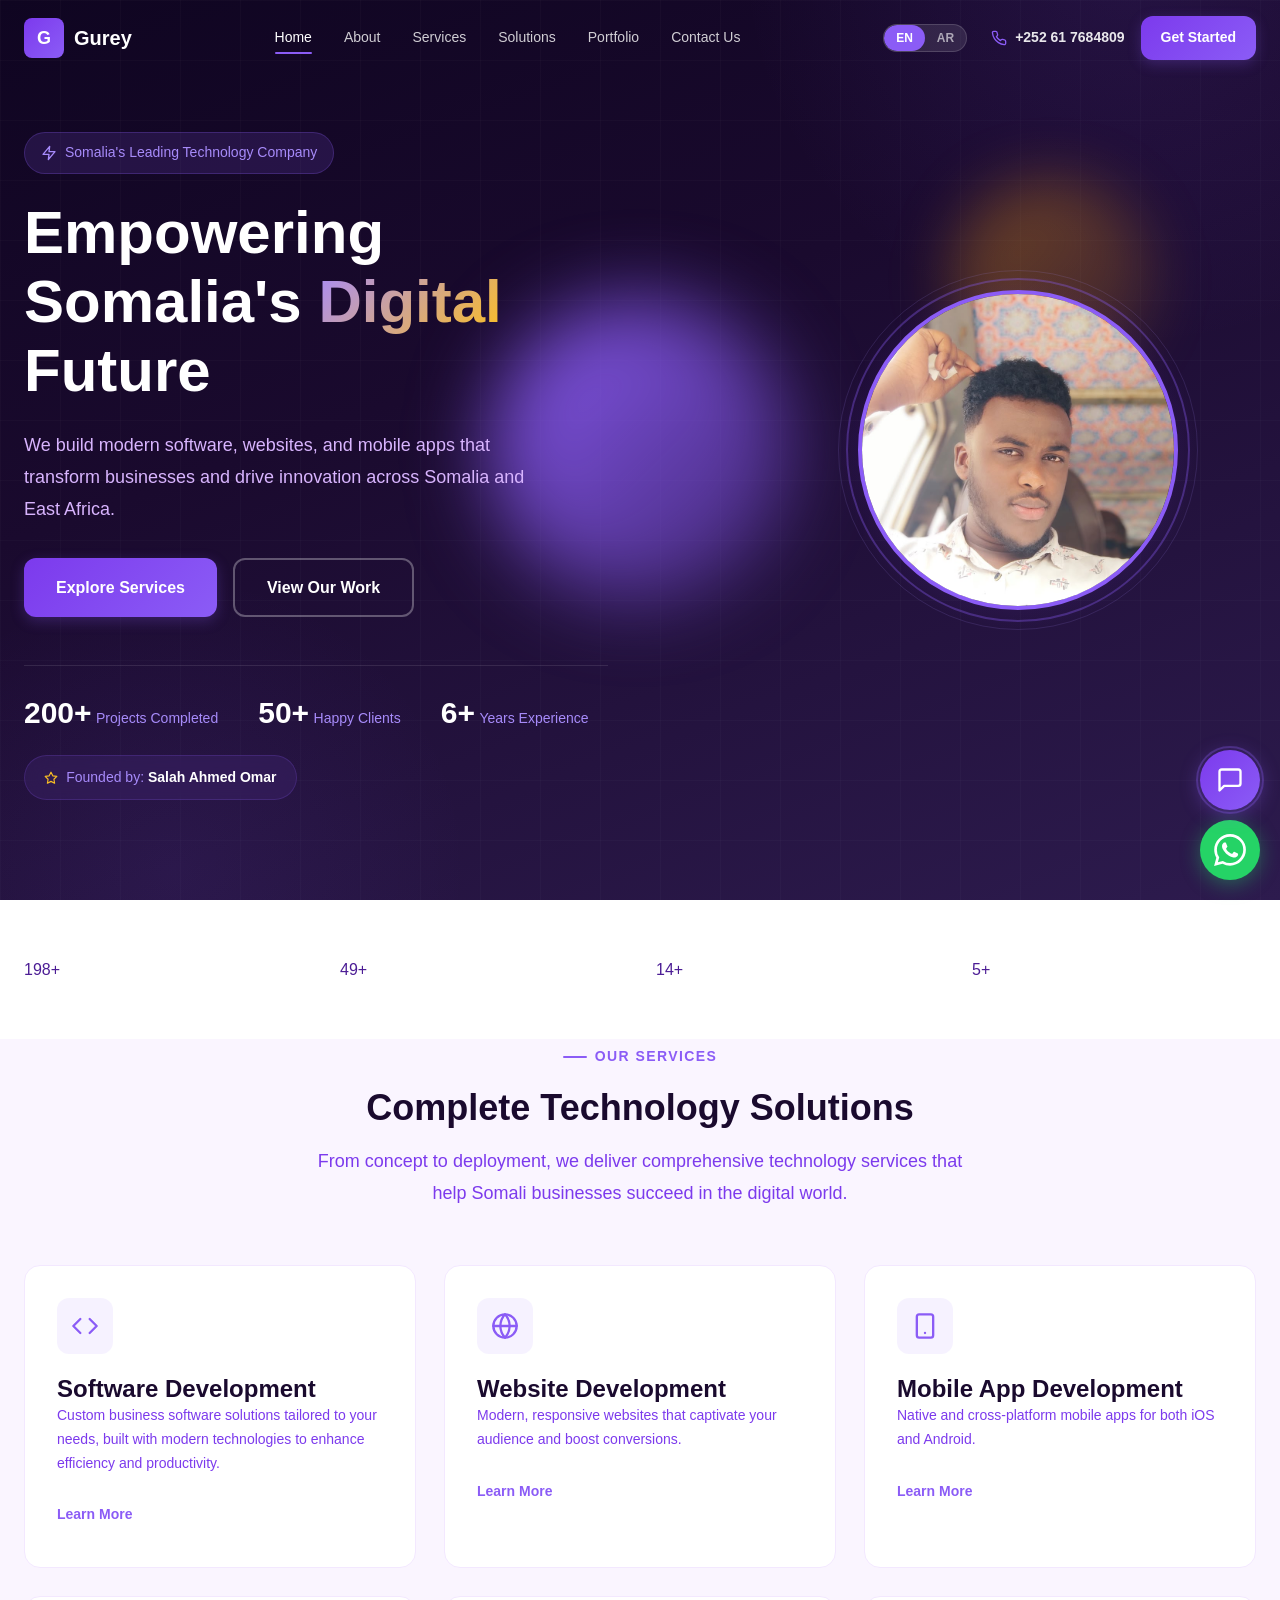
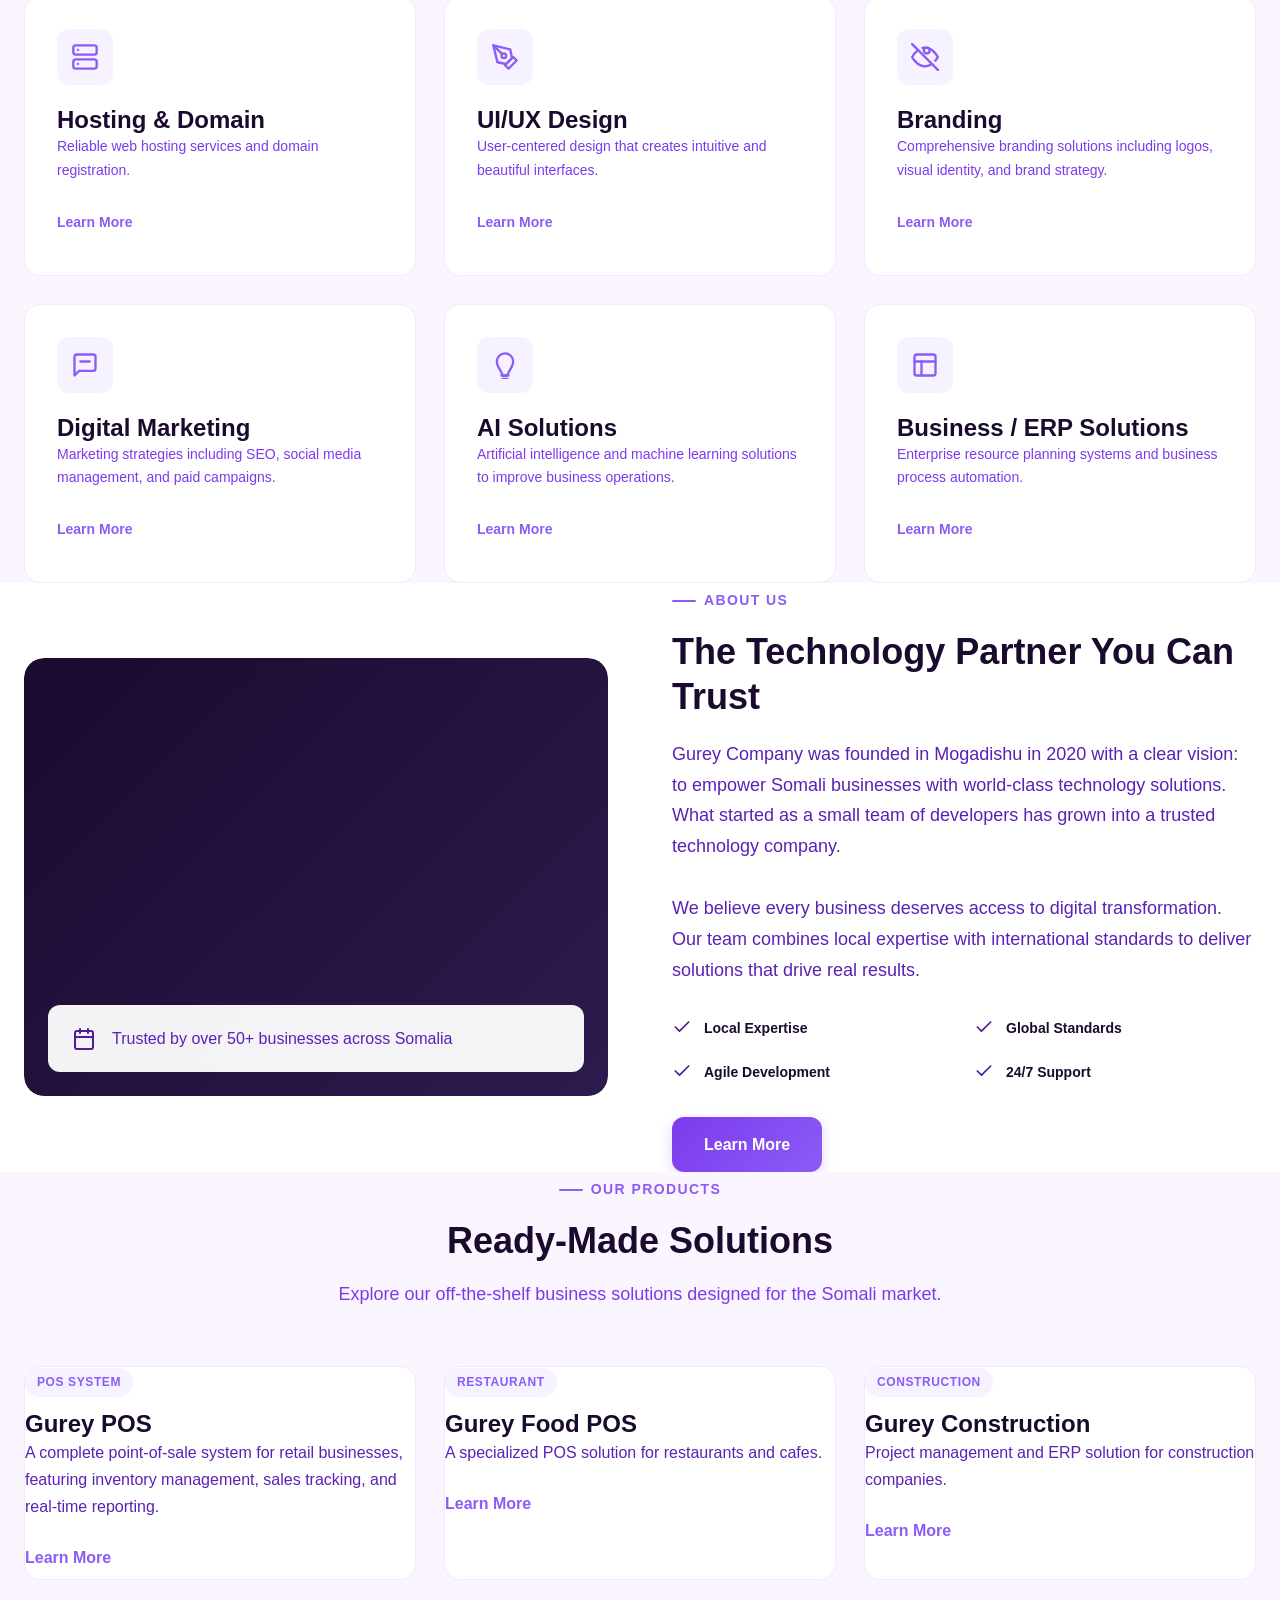
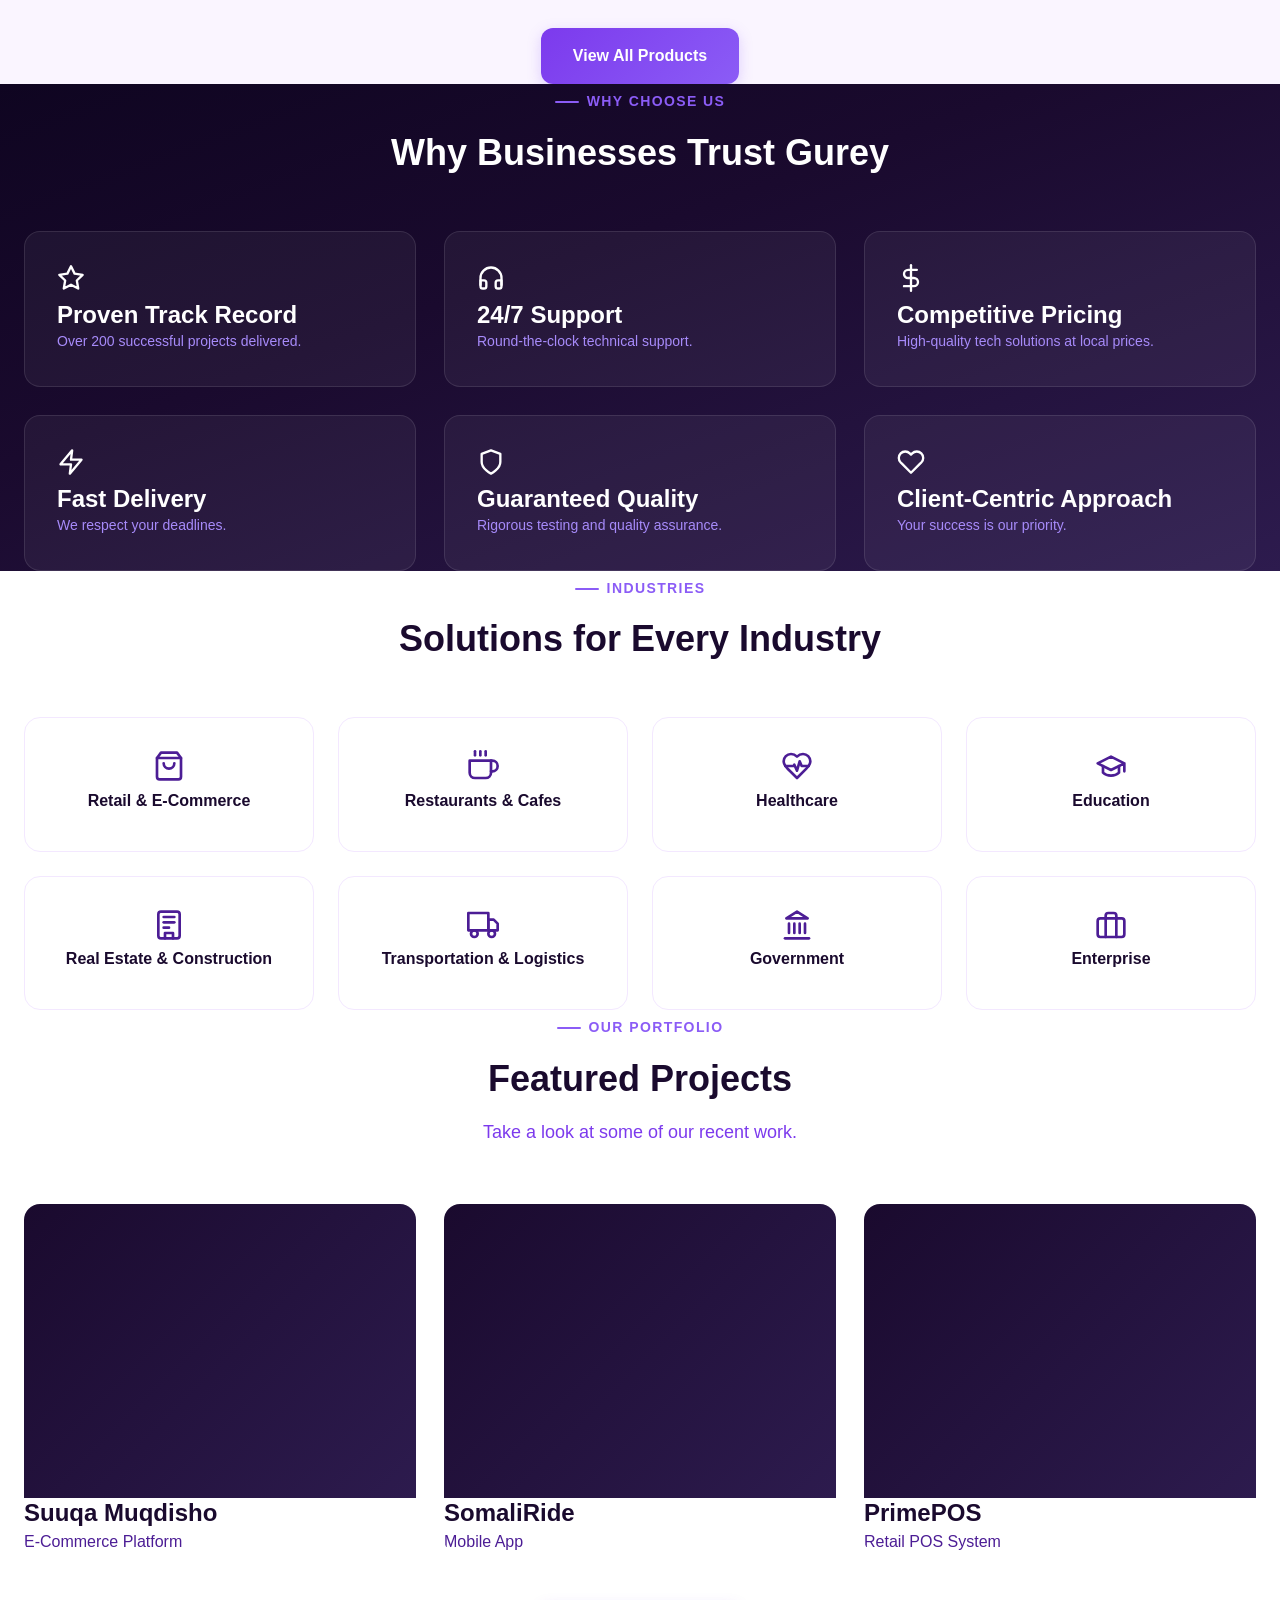
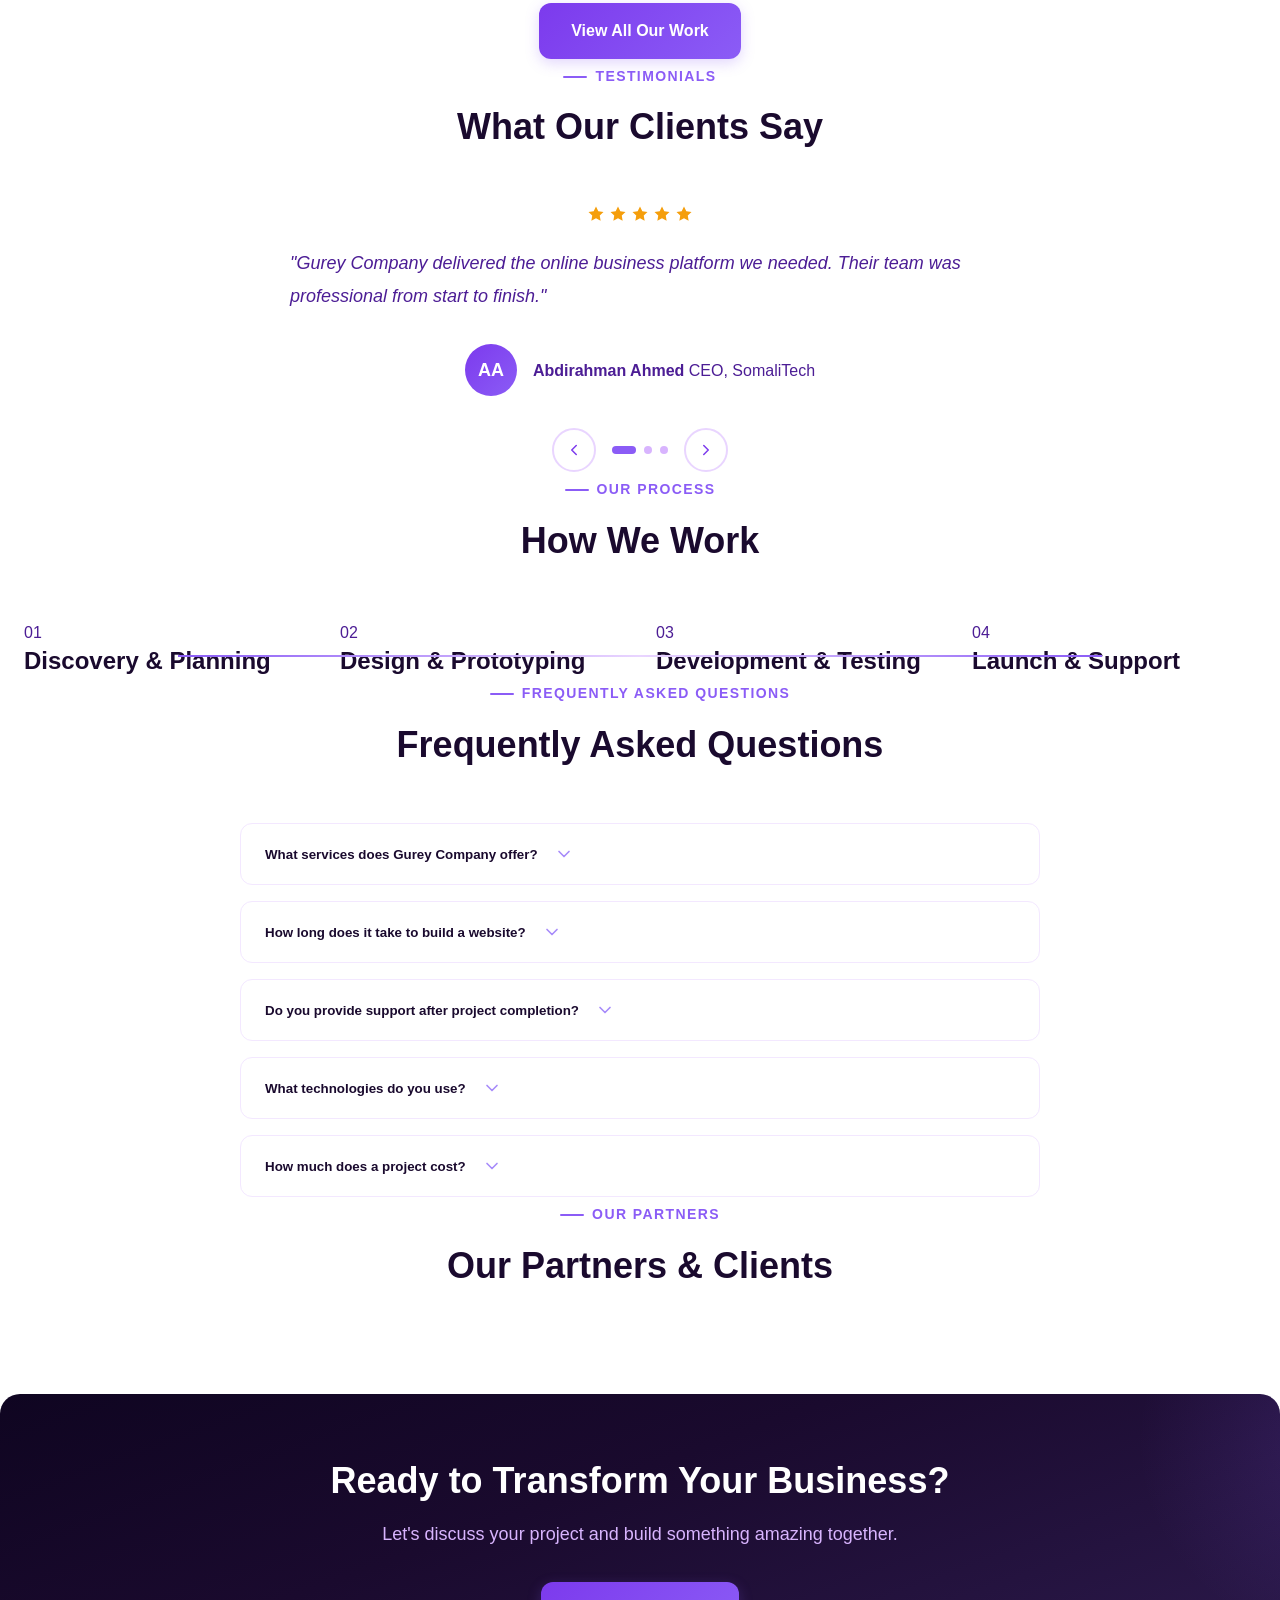
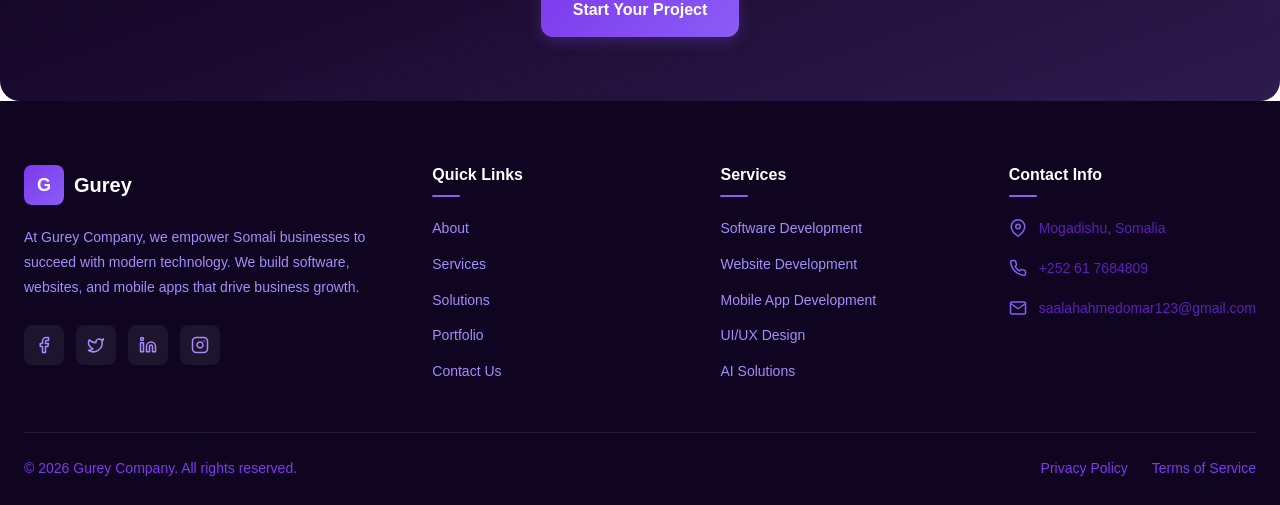
==== commit 1b08a20e: "Restore WhatsApp button bottom-right, position chatbot above, fix founder credit EN/AR translations" ====
--- a/index.html
+++ b/index.html
@@ -89,7 +89,7 @@
           </div>
           <div class="hero-founder-credit">
             <svg xmlns="http://www.w3.org/2000/svg" width="14" height="14" viewBox="0 0 24 24" fill="none" stroke="currentColor" stroke-width="2" stroke-linecap="round" stroke-linejoin="round"><polygon points="12 2 15.09 8.26 22 9.27 17 14.14 18.18 21.02 12 17.77 5.82 21.02 7 14.14 2 9.27 8.91 8.26 12 2"></polygon></svg>
-            <span data-i18n="founder_credit">Hindisaha: <strong>Salah Ahmed Omar</strong></span>
+            <span data-i18n="founder_credit">Founded by: <strong>Salah Ahmed Omar</strong></span>
           </div>
         </div>
       </div>
--- a/css/style.css
+++ b/css/style.css
@@ -2247,8 +2247,8 @@
 /* ---- WhatsApp Floating Button ---- */
 .whatsapp-float {
   position: fixed;
-  bottom: 24px;
-  right: 24px;
+  bottom: 20px;
+  right: 20px;
   width: 60px;
   height: 60px;
   background: #25D366;
@@ -2258,7 +2258,7 @@
   justify-content: center;
   color: white;
   box-shadow: 0 4px 20px rgba(37, 211, 102, 0.4);
-  z-index: 999;
+  z-index: 9998;
   transition: all 0.3s ease;
 }
 
@@ -2608,6 +2608,11 @@
   }
 
   .back-to-top {
+    bottom: 84px;
+    right: 16px;
+  }
+
+  .chatbot-widget {
     bottom: 80px;
     right: 16px;
   }
@@ -2921,8 +2926,8 @@
    ============================================ */
 .chatbot-widget {
   position: fixed;
-  bottom: 24px;
-  right: 24px;
+  bottom: 90px;
+  right: 20px;
   z-index: 9999;
 }
 
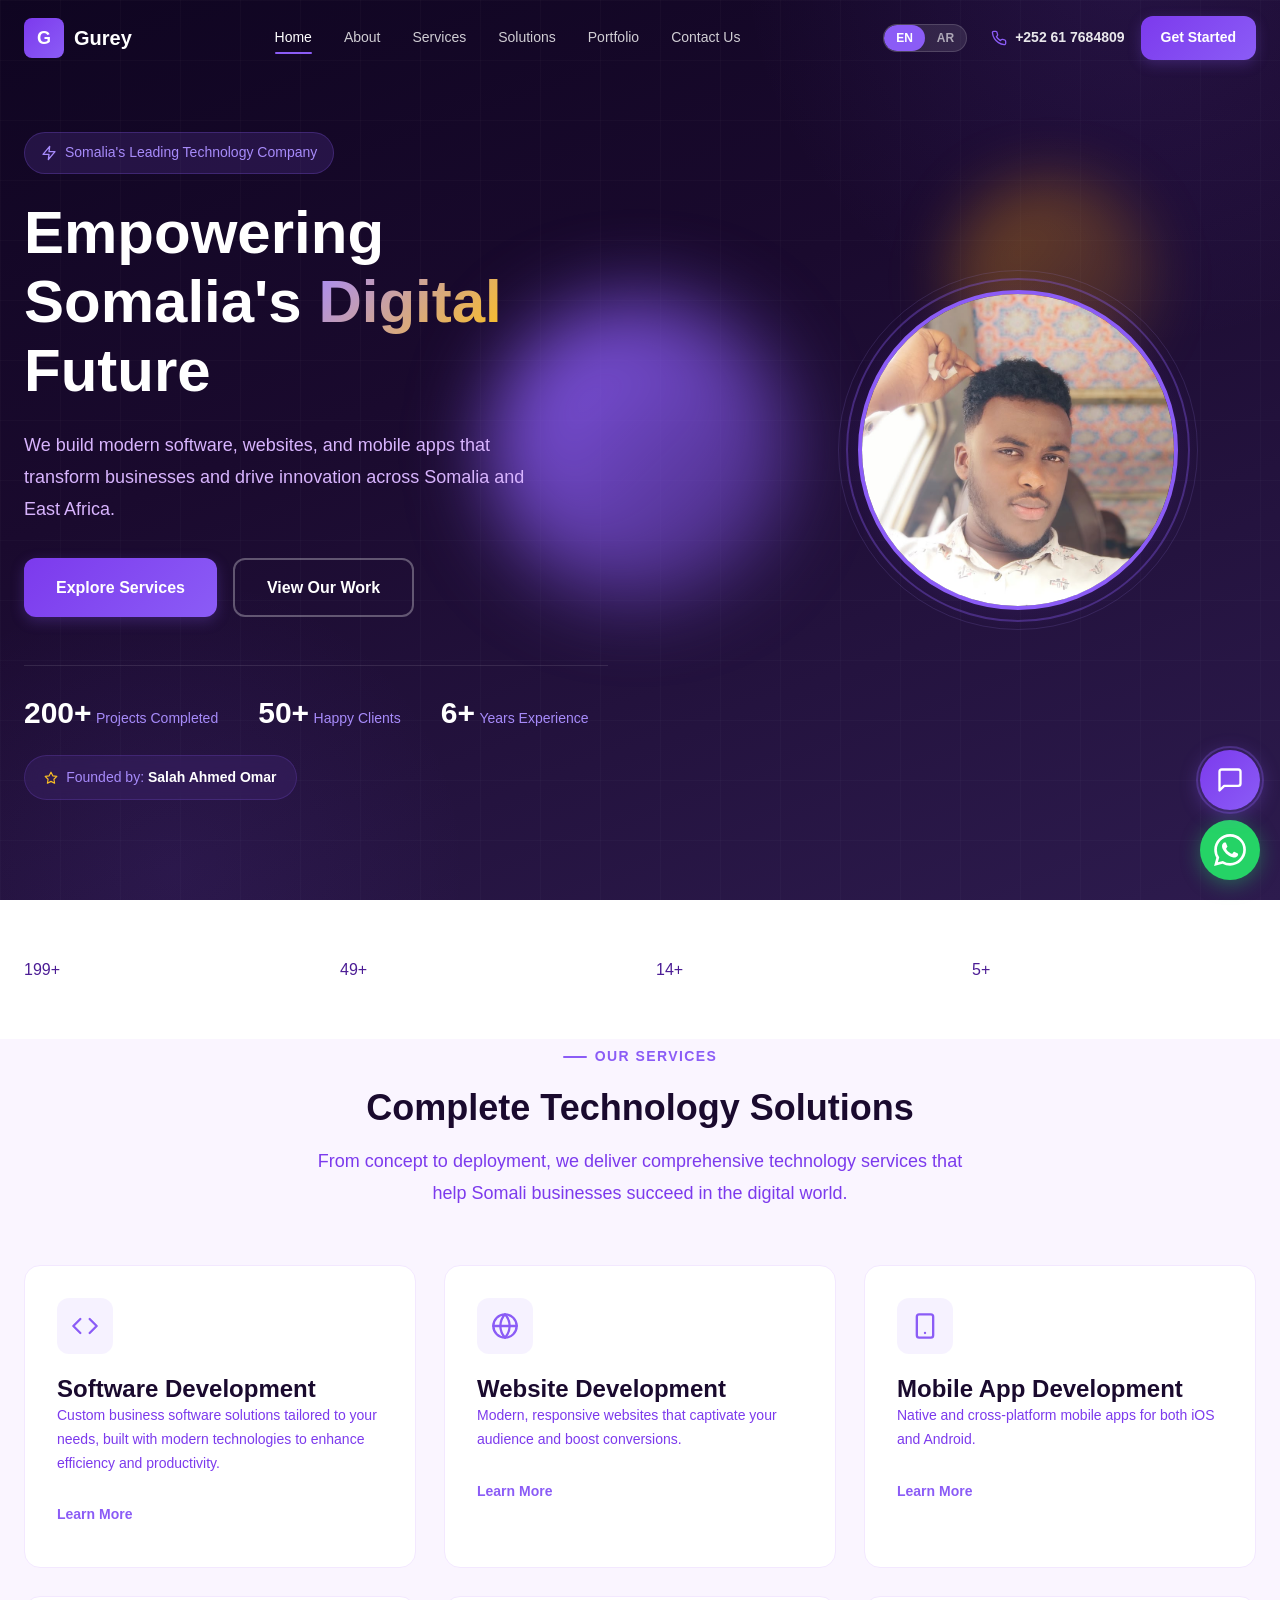
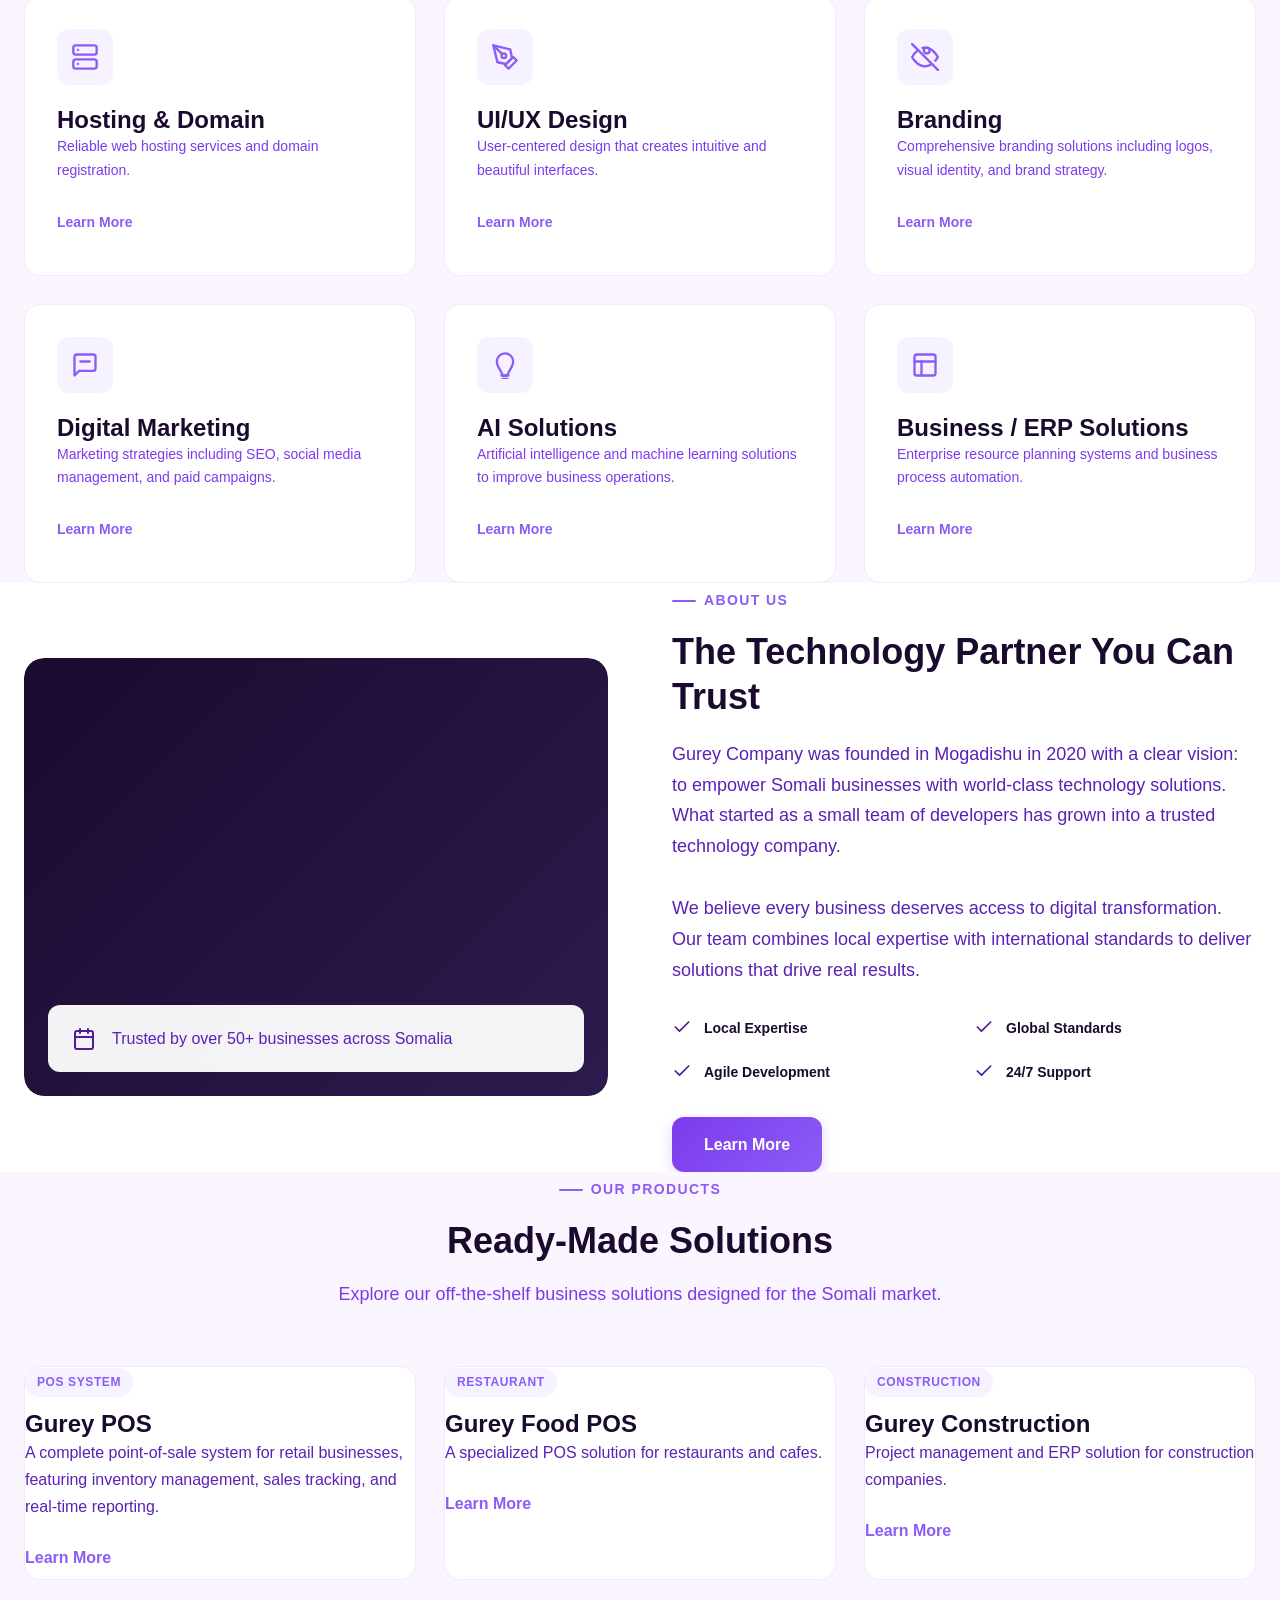
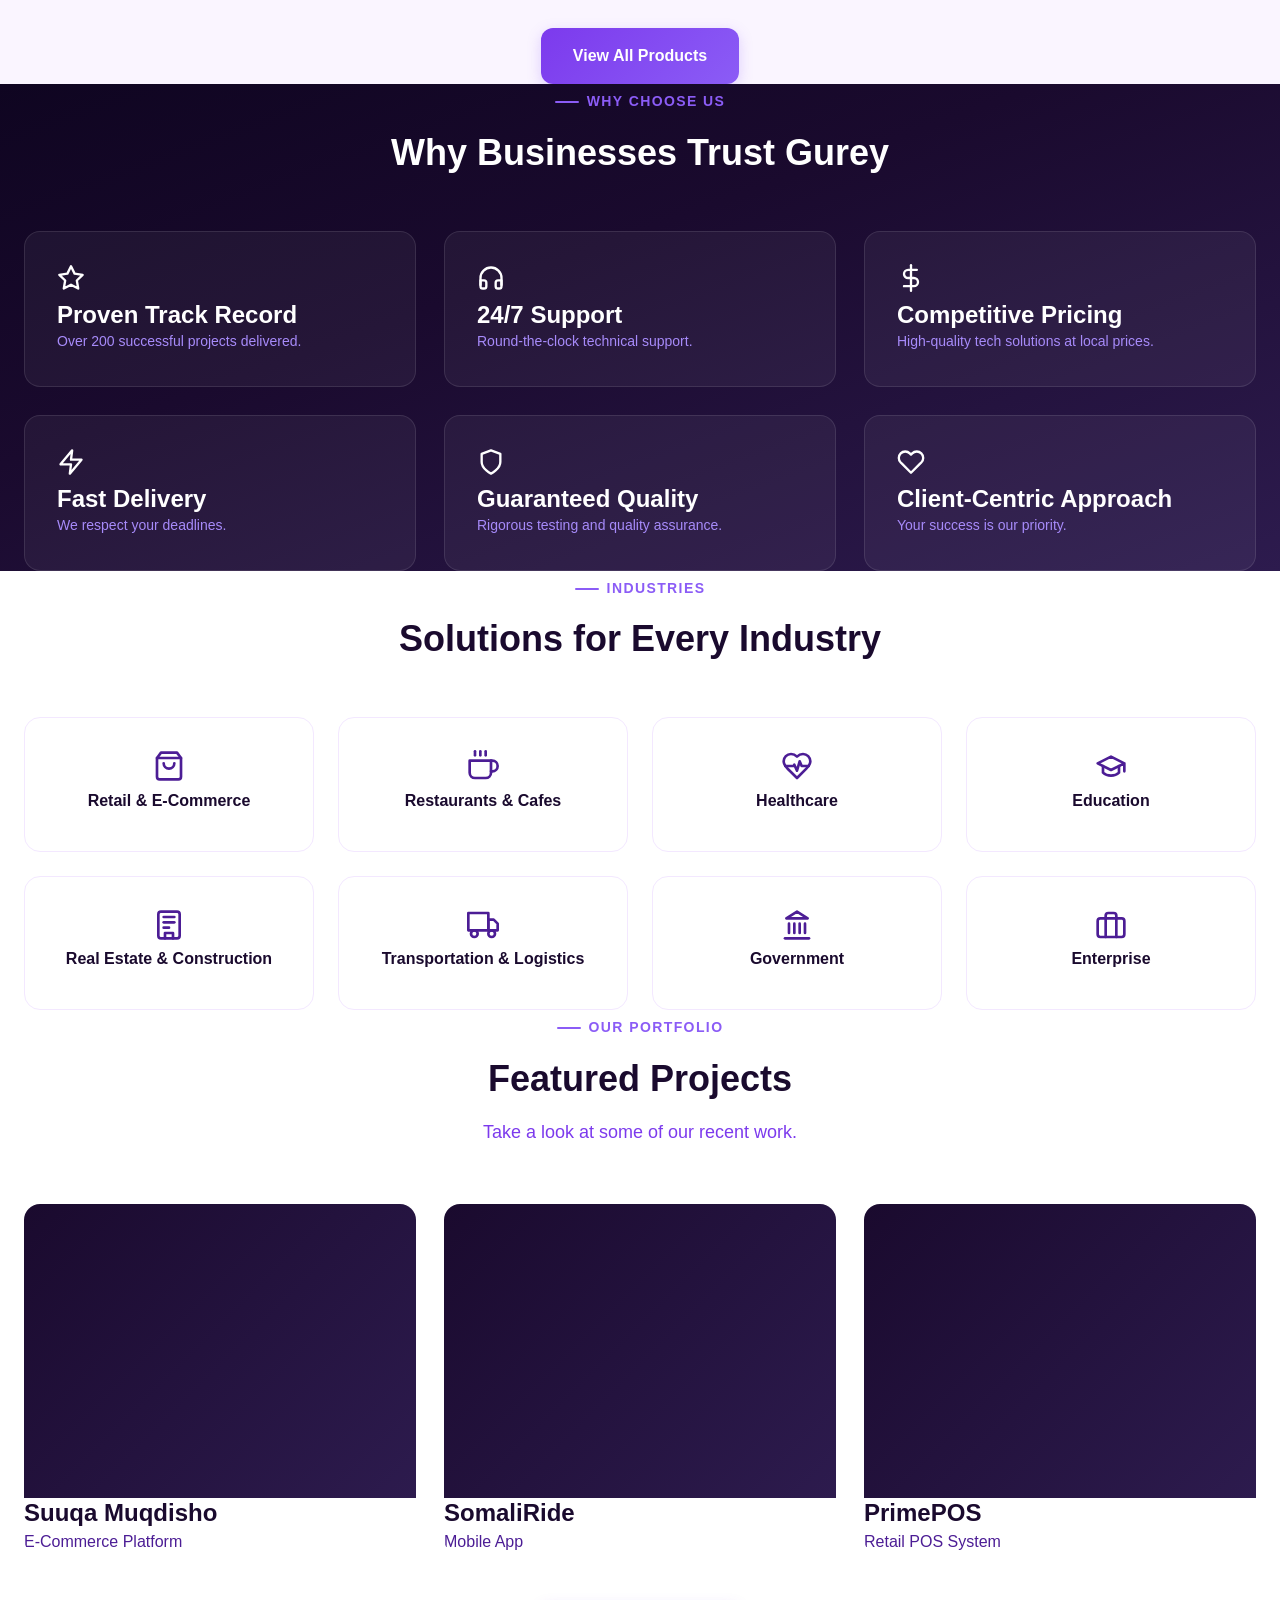
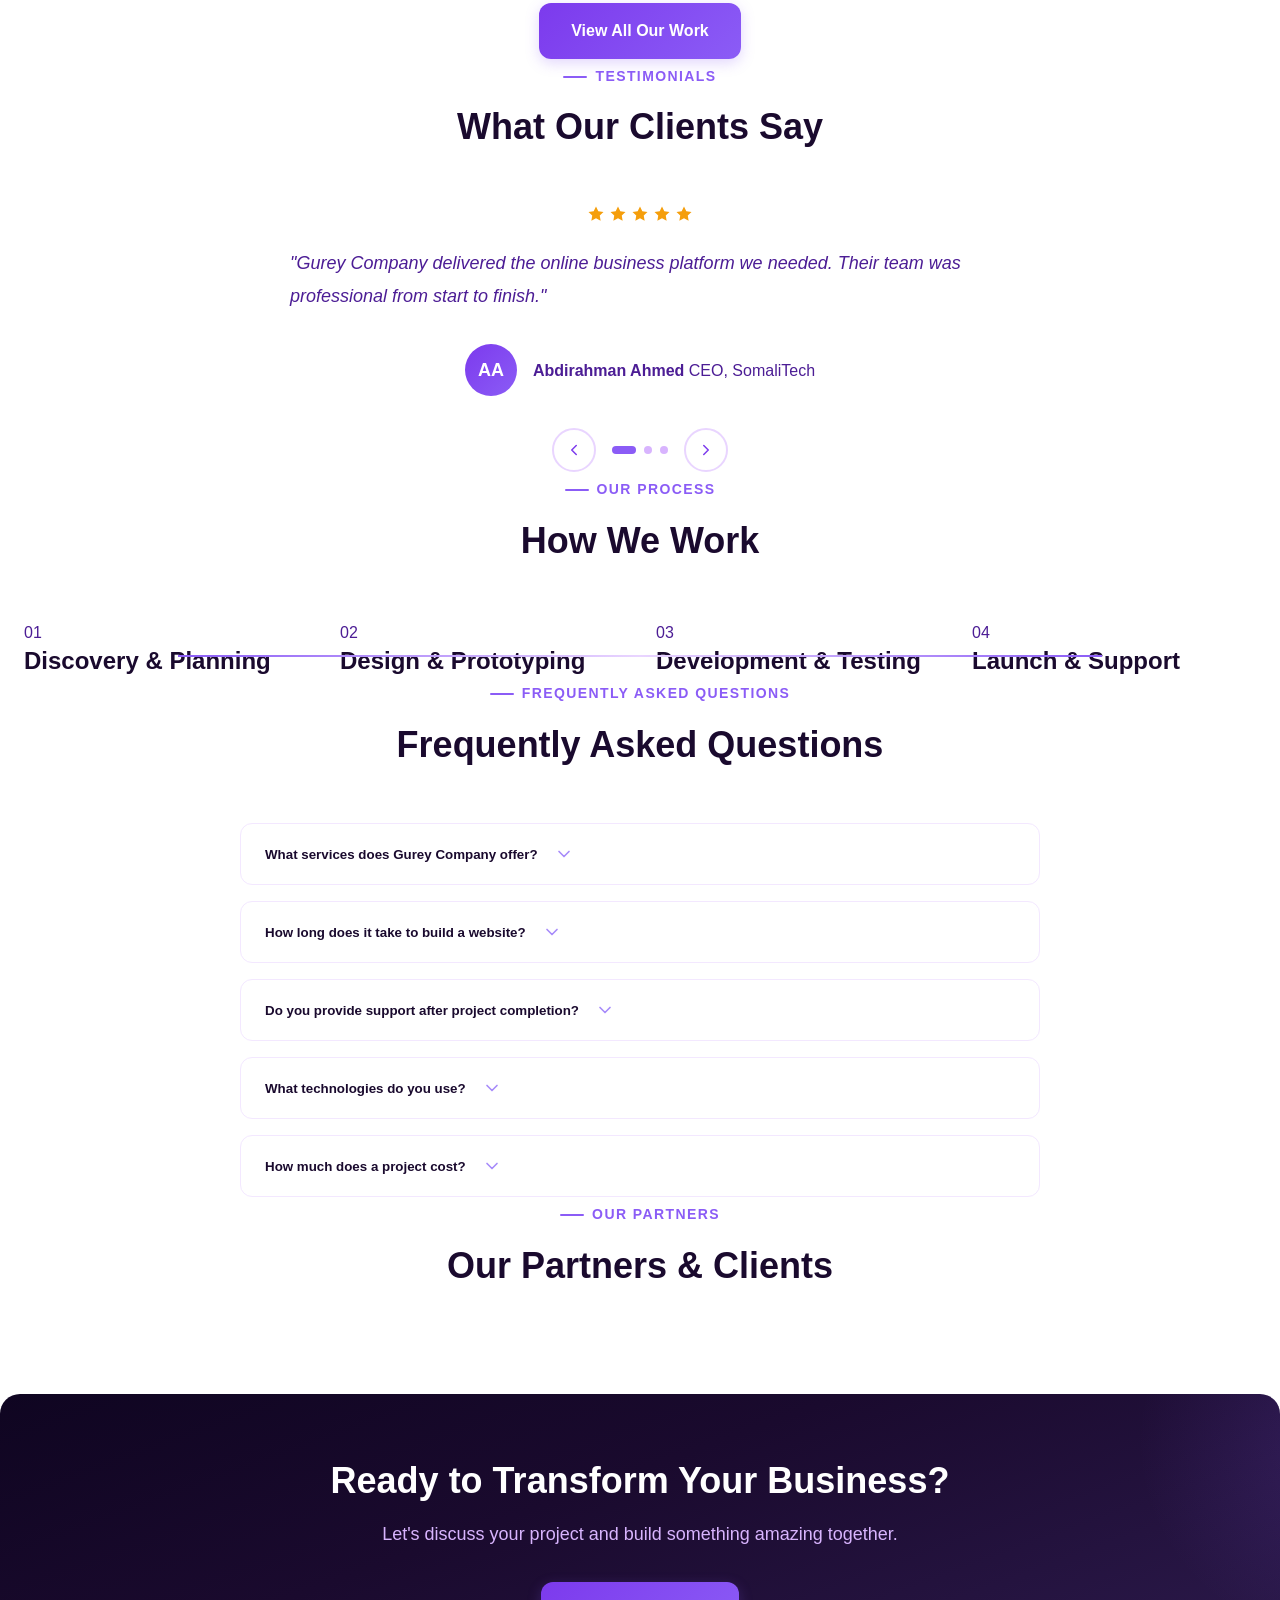
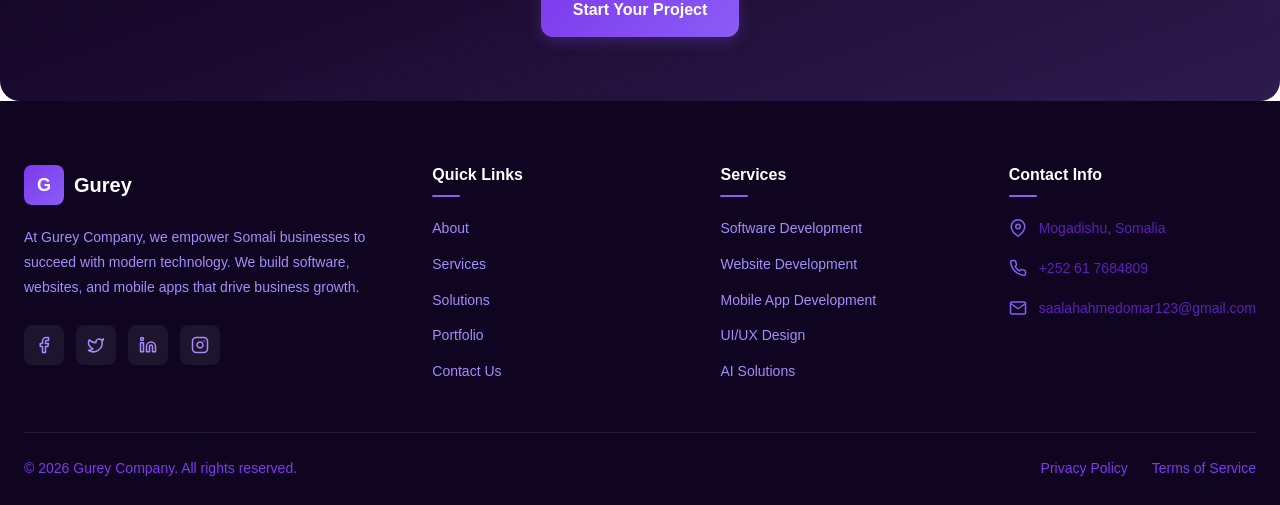
==== commit 4e4e586a: "Fix 404 routing: convert all nav links to anchor sections, add section IDs, smooth scroll" ====
--- a/index.html
+++ b/index.html
@@ -16,12 +16,12 @@
         <span data-i18n="brand">Gurey</span>
       </a>
       <nav class="nav-links">
-        <a href="index.html" class="active" data-i18n="nav_home">Home</a>
-        <a href="about/" data-i18n="nav_about">About</a>
-        <a href="services/" data-i18n="nav_services">Services</a>
-        <a href="solutions/" data-i18n="nav_solutions">Solutions</a>
-        <a href="portfolio/" data-i18n="nav_portfolio">Portfolio</a>
-        <a href="contact/" data-i18n="nav_contact">Contact Us</a>
+        <a href="#hero" class="active" data-i18n="nav_home">Home</a>
+        <a href="#about" data-i18n="nav_about">About</a>
+        <a href="#services" data-i18n="nav_services">Services</a>
+        <a href="#solutions" data-i18n="nav_solutions">Solutions</a>
+        <a href="#portfolio" data-i18n="nav_portfolio">Portfolio</a>
+        <a href="#contact" data-i18n="nav_contact">Contact Us</a>
       </nav>
       <div class="nav-cta">
         <div class="lang-switcher" id="langSwitcher">
@@ -32,7 +32,7 @@
           <svg xmlns="http://www.w3.org/2000/svg" width="16" height="16" viewBox="0 0 24 24" fill="none" stroke="currentColor" stroke-width="2" stroke-linecap="round" stroke-linejoin="round"><path d="M22 16.92v3a2 2 0 0 1-2.18 2 19.79 19.79 0 0 1-8.63-3.07 19.5 19.5 0 0 1-6-6 19.79 19.79 0 0 1-3.07-8.67A2 2 0 0 1 4.11 2h3a2 2 0 0 1 2 1.72c.127.96.361 1.903.7 2.81a2 2 0 0 1-.45 2.11L8.09 9.91a16 16 0 0 0 6 6l1.27-1.27a2 2 0 0 1 2.11-.45c.907.339 1.85.573 2.81.7A2 2 0 0 1 22 16.92z"></path></svg>
           +252 61 7684809
         </a>
-        <a href="contact/" class="btn btn-primary btn-sm" data-i18n="cta_get_started">Get Started</a>
+        <a href="#contact" class="btn btn-primary btn-sm" data-i18n="cta_get_started">Get Started</a>
       </div>
       <div class="menu-toggle" aria-label="Toggle menu">
         <span></span><span></span><span></span>
@@ -42,17 +42,17 @@
 
   <div class="mobile-nav">
     <div class="mobile-nav-close">&times;</div>
-    <a href="index.html">Home</a>
-    <a href="about/">About</a>
-    <a href="services/">Services</a>
-    <a href="solutions/">Solutions</a>
-    <a href="portfolio/">Portfolio</a>
-    <a href="contact/">Contact Us</a>
+    <a href="#hero">Home</a>
+    <a href="#about">About</a>
+    <a href="#services">Services</a>
+    <a href="#solutions">Solutions</a>
+    <a href="#portfolio">Portfolio</a>
+    <a href="#contact">Contact Us</a>
   </div>
 
   <main>
     <!-- Section 1: Hero -->
-    <section class="hero">
+    <section class="hero" id="hero">
       <div class="hero-grid-pattern"></div>
       <div class="hero-orb hero-orb-1"></div>
       <div class="hero-orb hero-orb-2"></div>
@@ -70,8 +70,8 @@
           <h1 data-i18n="hero_title">Empowering Somalia's <span>Digital</span> Future</h1>
           <p data-i18n="hero_desc">We build modern software, websites, and mobile apps that transform businesses and drive innovation across Somalia and East Africa.</p>
           <div class="hero-buttons">
-            <a href="services/" class="btn btn-primary" data-i18n="hero_cta1">Explore Services</a>
-            <a href="portfolio/" class="btn btn-outline" data-i18n="hero_cta2">View Our Work</a>
+            <a href="#services" class="btn btn-primary" data-i18n="hero_cta1">Explore Services</a>
+            <a href="#portfolio" class="btn btn-outline" data-i18n="hero_cta2">View Our Work</a>
           </div>
           <div class="hero-stats">
             <div class="hero-stat">
@@ -120,7 +120,7 @@
     </section>
 
     <!-- Section 3: Services Overview -->
-    <section class="section-gray reveal">
+    <section class="section-gray reveal" id="services">
       <div class="container">
         <div class="section-header">
           <span class="section-label">Our Services</span>
@@ -134,7 +134,7 @@
             </div>
             <h3>Software Development</h3>
             <p>Custom business software solutions tailored to your needs, built with modern technologies to enhance efficiency and productivity.</p>
-            <a href="services/" class="btn btn-ghost">Learn More</a>
+            <a href="#services" class="btn btn-ghost">Learn More</a>
           </div>
           <div class="service-card reveal-delay-2">
             <div class="service-icon">
@@ -142,7 +142,7 @@
             </div>
             <h3>Website Development</h3>
             <p>Modern, responsive websites that captivate your audience and boost conversions.</p>
-            <a href="services/" class="btn btn-ghost">Learn More</a>
+            <a href="#services" class="btn btn-ghost">Learn More</a>
           </div>
           <div class="service-card reveal-delay-3">
             <div class="service-icon">
@@ -150,7 +150,7 @@
             </div>
             <h3>Mobile App Development</h3>
             <p>Native and cross-platform mobile apps for both iOS and Android.</p>
-            <a href="services/" class="btn btn-ghost">Learn More</a>
+            <a href="#services" class="btn btn-ghost">Learn More</a>
           </div>
           <div class="service-card reveal-delay-1">
             <div class="service-icon">
@@ -158,7 +158,7 @@
             </div>
             <h3>Hosting &amp; Domain</h3>
             <p>Reliable web hosting services and domain registration.</p>
-            <a href="services/" class="btn btn-ghost">Learn More</a>
+            <a href="#services" class="btn btn-ghost">Learn More</a>
           </div>
           <div class="service-card reveal-delay-2">
             <div class="service-icon">
@@ -166,7 +166,7 @@
             </div>
             <h3>UI/UX Design</h3>
             <p>User-centered design that creates intuitive and beautiful interfaces.</p>
-            <a href="services/" class="btn btn-ghost">Learn More</a>
+            <a href="#services" class="btn btn-ghost">Learn More</a>
           </div>
           <div class="service-card reveal-delay-3">
             <div class="service-icon">
@@ -174,7 +174,7 @@
             </div>
             <h3>Branding</h3>
             <p>Comprehensive branding solutions including logos, visual identity, and brand strategy.</p>
-            <a href="services/" class="btn btn-ghost">Learn More</a>
+            <a href="#services" class="btn btn-ghost">Learn More</a>
           </div>
           <div class="service-card reveal-delay-1">
             <div class="service-icon">
@@ -182,7 +182,7 @@
             </div>
             <h3>Digital Marketing</h3>
             <p>Marketing strategies including SEO, social media management, and paid campaigns.</p>
-            <a href="services/" class="btn btn-ghost">Learn More</a>
+            <a href="#services" class="btn btn-ghost">Learn More</a>
           </div>
           <div class="service-card reveal-delay-2">
             <div class="service-icon">
@@ -190,7 +190,7 @@
             </div>
             <h3>AI Solutions</h3>
             <p>Artificial intelligence and machine learning solutions to improve business operations.</p>
-            <a href="services/" class="btn btn-ghost">Learn More</a>
+            <a href="#services" class="btn btn-ghost">Learn More</a>
           </div>
           <div class="service-card reveal-delay-3">
             <div class="service-icon">
@@ -198,14 +198,14 @@
             </div>
             <h3>Business / ERP Solutions</h3>
             <p>Enterprise resource planning systems and business process automation.</p>
-            <a href="services/" class="btn btn-ghost">Learn More</a>
+            <a href="#services" class="btn btn-ghost">Learn More</a>
           </div>
         </div>
       </div>
     </section>
 
     <!-- Section 4: About / Mission -->
-    <section class="section-about reveal">
+    <section class="section-about reveal" id="about">
       <div class="container">
         <div class="about-grid">
           <div class="about-image-wrapper reveal-delay-1">
@@ -238,14 +238,14 @@
                 <span>24/7 Support</span>
               </div>
             </div>
-            <a href="about/" class="btn btn-primary">Learn More</a>
+            <a href="#about" class="btn btn-primary">Learn More</a>
           </div>
         </div>
       </div>
     </section>
 
     <!-- Section 5: Solutions / Products -->
-    <section class="section-gray reveal">
+    <section class="section-gray reveal" id="solutions">
       <div class="container">
         <div class="section-header">
           <span class="section-label">Our Products</span>
@@ -257,23 +257,23 @@
             <span class="product-card-tag">POS System</span>
             <h3>Gurey POS</h3>
             <p>A complete point-of-sale system for retail businesses, featuring inventory management, sales tracking, and real-time reporting.</p>
-            <a href="solutions/" class="btn btn-ghost">Learn More</a>
+            <a href="#solutions" class="btn btn-ghost">Learn More</a>
           </div>
           <div class="product-card reveal-delay-2">
             <span class="product-card-tag">Restaurant</span>
             <h3>Gurey Food POS</h3>
             <p>A specialized POS solution for restaurants and cafes.</p>
-            <a href="solutions/" class="btn btn-ghost">Learn More</a>
+            <a href="#solutions" class="btn btn-ghost">Learn More</a>
           </div>
           <div class="product-card reveal-delay-3">
             <span class="product-card-tag">Construction</span>
             <h3>Gurey Construction</h3>
             <p>Project management and ERP solution for construction companies.</p>
-            <a href="solutions/" class="btn btn-ghost">Learn More</a>
+            <a href="#solutions" class="btn btn-ghost">Learn More</a>
           </div>
         </div>
         <div style="text-align: center; margin-top: 3rem;">
-          <a href="solutions/" class="btn btn-primary">View All Products</a>
+          <a href="#solutions" class="btn btn-primary">View All Products</a>
         </div>
       </div>
     </section>
@@ -393,7 +393,7 @@
     </section>
 
     <!-- Section 8: Portfolio Highlights -->
-    <section class="section-portfolio reveal">
+    <section class="section-portfolio reveal" id="portfolio">
       <div class="container">
         <div class="section-header">
           <span class="section-label">Our Portfolio</span>
@@ -405,7 +405,7 @@
             <div class="portfolio-card-image">
               <div class="portfolio-placeholder" style="background: linear-gradient(135deg, #667eea, #764ba2);"></div>
               <div class="portfolio-card-overlay">
-                <a href="portfolio/" class="btn btn-primary btn-sm">View Details</a>
+                <a href="#portfolio" class="btn btn-primary btn-sm">View Details</a>
               </div>
             </div>
             <div class="portfolio-card-info">
@@ -417,7 +417,7 @@
             <div class="portfolio-card-image">
               <div class="portfolio-placeholder" style="background: linear-gradient(135deg, #f093fb, #f5576c);"></div>
               <div class="portfolio-card-overlay">
-                <a href="portfolio/" class="btn btn-primary btn-sm">View Details</a>
+                <a href="#portfolio" class="btn btn-primary btn-sm">View Details</a>
               </div>
             </div>
             <div class="portfolio-card-info">
@@ -429,7 +429,7 @@
             <div class="portfolio-card-image">
               <div class="portfolio-placeholder" style="background: linear-gradient(135deg, #4facfe, #00f2fe);"></div>
               <div class="portfolio-card-overlay">
-                <a href="portfolio/" class="btn btn-primary btn-sm">View Details</a>
+                <a href="#portfolio" class="btn btn-primary btn-sm">View Details</a>
               </div>
             </div>
             <div class="portfolio-card-info">
@@ -439,7 +439,7 @@
           </div>
         </div>
         <div style="text-align: center; margin-top: 3rem;">
-          <a href="portfolio/" class="btn btn-primary">View All Our Work</a>
+          <a href="#portfolio" class="btn btn-primary">View All Our Work</a>
         </div>
       </div>
     </section>
@@ -628,11 +628,11 @@
     </section>
 
     <!-- Section 13: CTA Banner -->
-    <section class="cta-banner reveal">
+    <section class="cta-banner reveal" id="contact">
       <div class="container">
         <h2>Ready to Transform Your Business?</h2>
         <p>Let's discuss your project and build something amazing together.</p>
-        <a href="contact/" class="btn btn-primary">Start Your Project</a>
+        <a href="#contact" class="btn btn-primary">Start Your Project</a>
       </div>
     </section>
   </main>
@@ -656,21 +656,21 @@
         <div class="footer-col">
           <h4>Quick Links</h4>
           <ul>
-            <li><a href="about/">About</a></li>
-            <li><a href="services/">Services</a></li>
-            <li><a href="solutions/">Solutions</a></li>
-            <li><a href="portfolio/">Portfolio</a></li>
-            <li><a href="contact/">Contact Us</a></li>
+            <li><a href="#about">About</a></li>
+            <li><a href="#services">Services</a></li>
+            <li><a href="#solutions">Solutions</a></li>
+            <li><a href="#portfolio">Portfolio</a></li>
+            <li><a href="#contact">Contact Us</a></li>
           </ul>
         </div>
         <div class="footer-col">
           <h4>Services</h4>
           <ul>
-            <li><a href="services/">Software Development</a></li>
-            <li><a href="services/">Website Development</a></li>
-            <li><a href="services/">Mobile App Development</a></li>
-            <li><a href="services/">UI/UX Design</a></li>
-            <li><a href="services/">AI Solutions</a></li>
+            <li><a href="#services">Software Development</a></li>
+            <li><a href="#services">Website Development</a></li>
+            <li><a href="#services">Mobile App Development</a></li>
+            <li><a href="#services">UI/UX Design</a></li>
+            <li><a href="#services">AI Solutions</a></li>
           </ul>
         </div>
         <div class="footer-col">
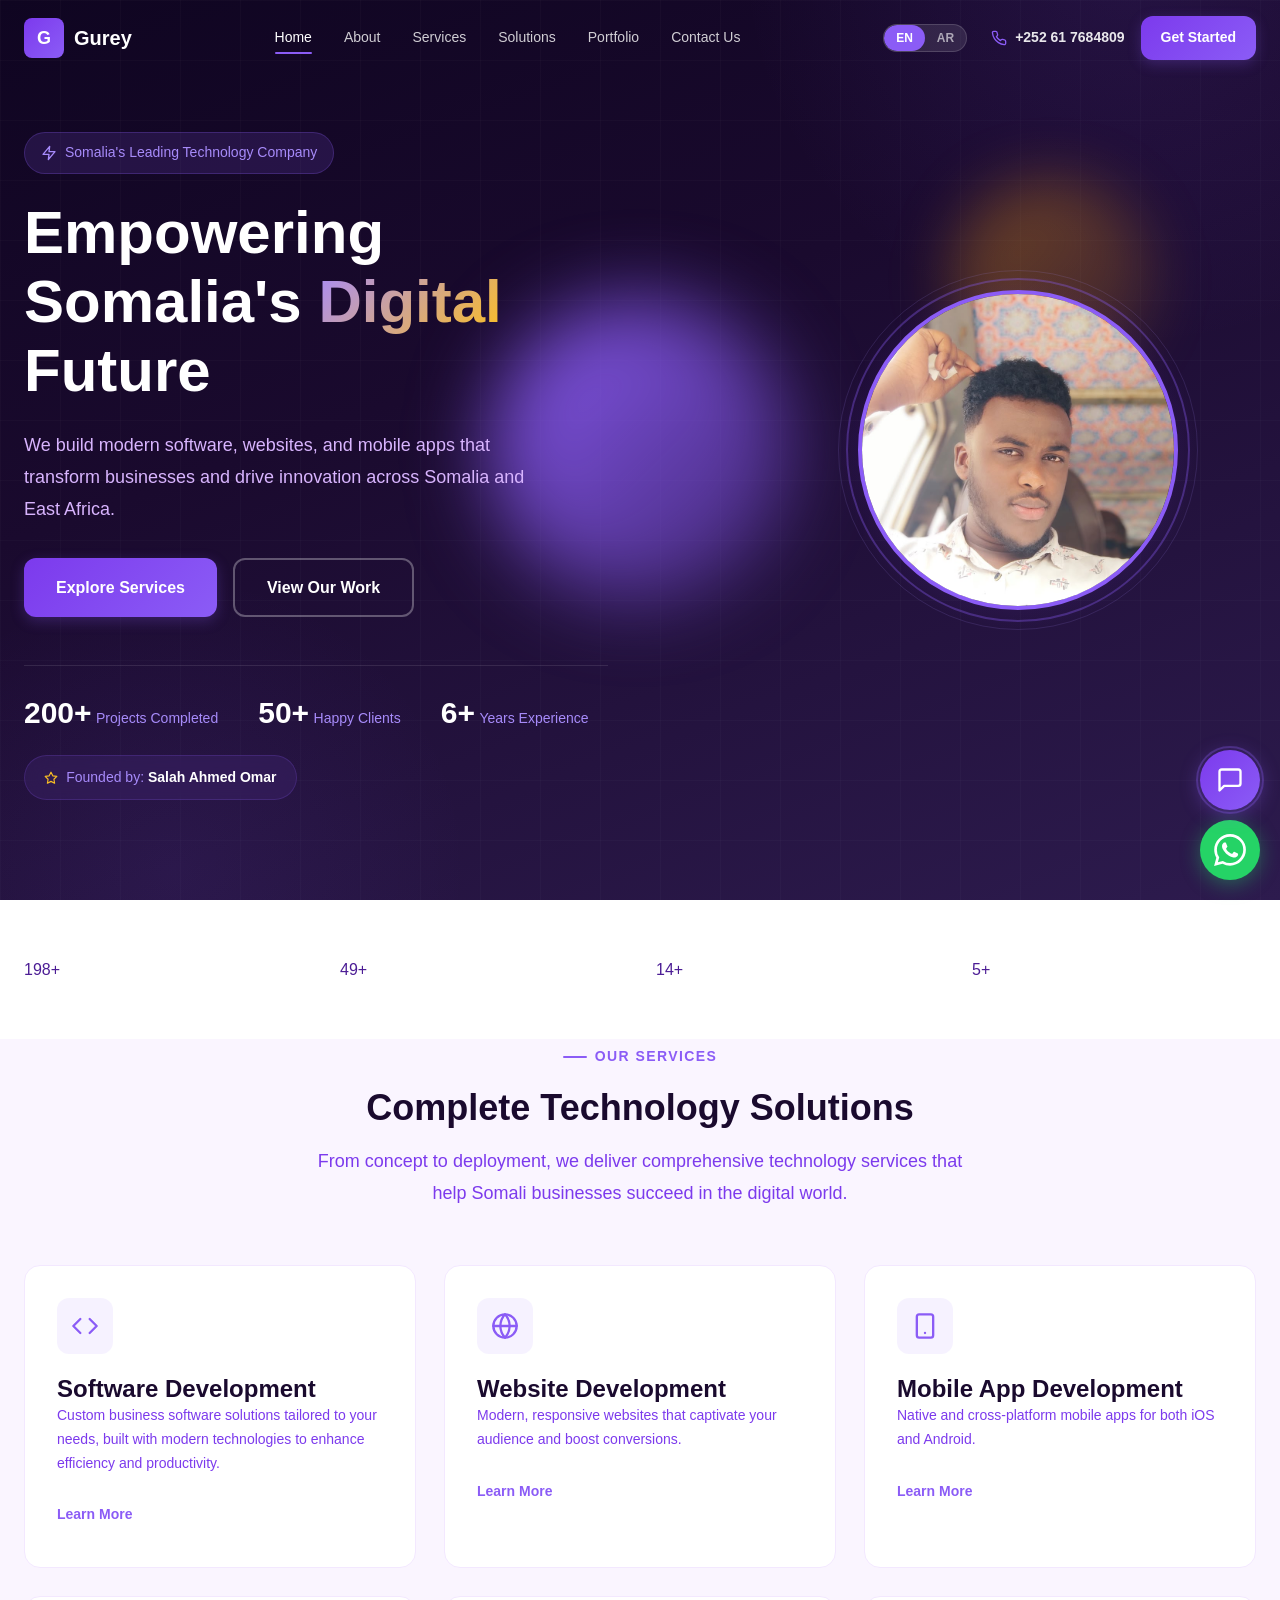
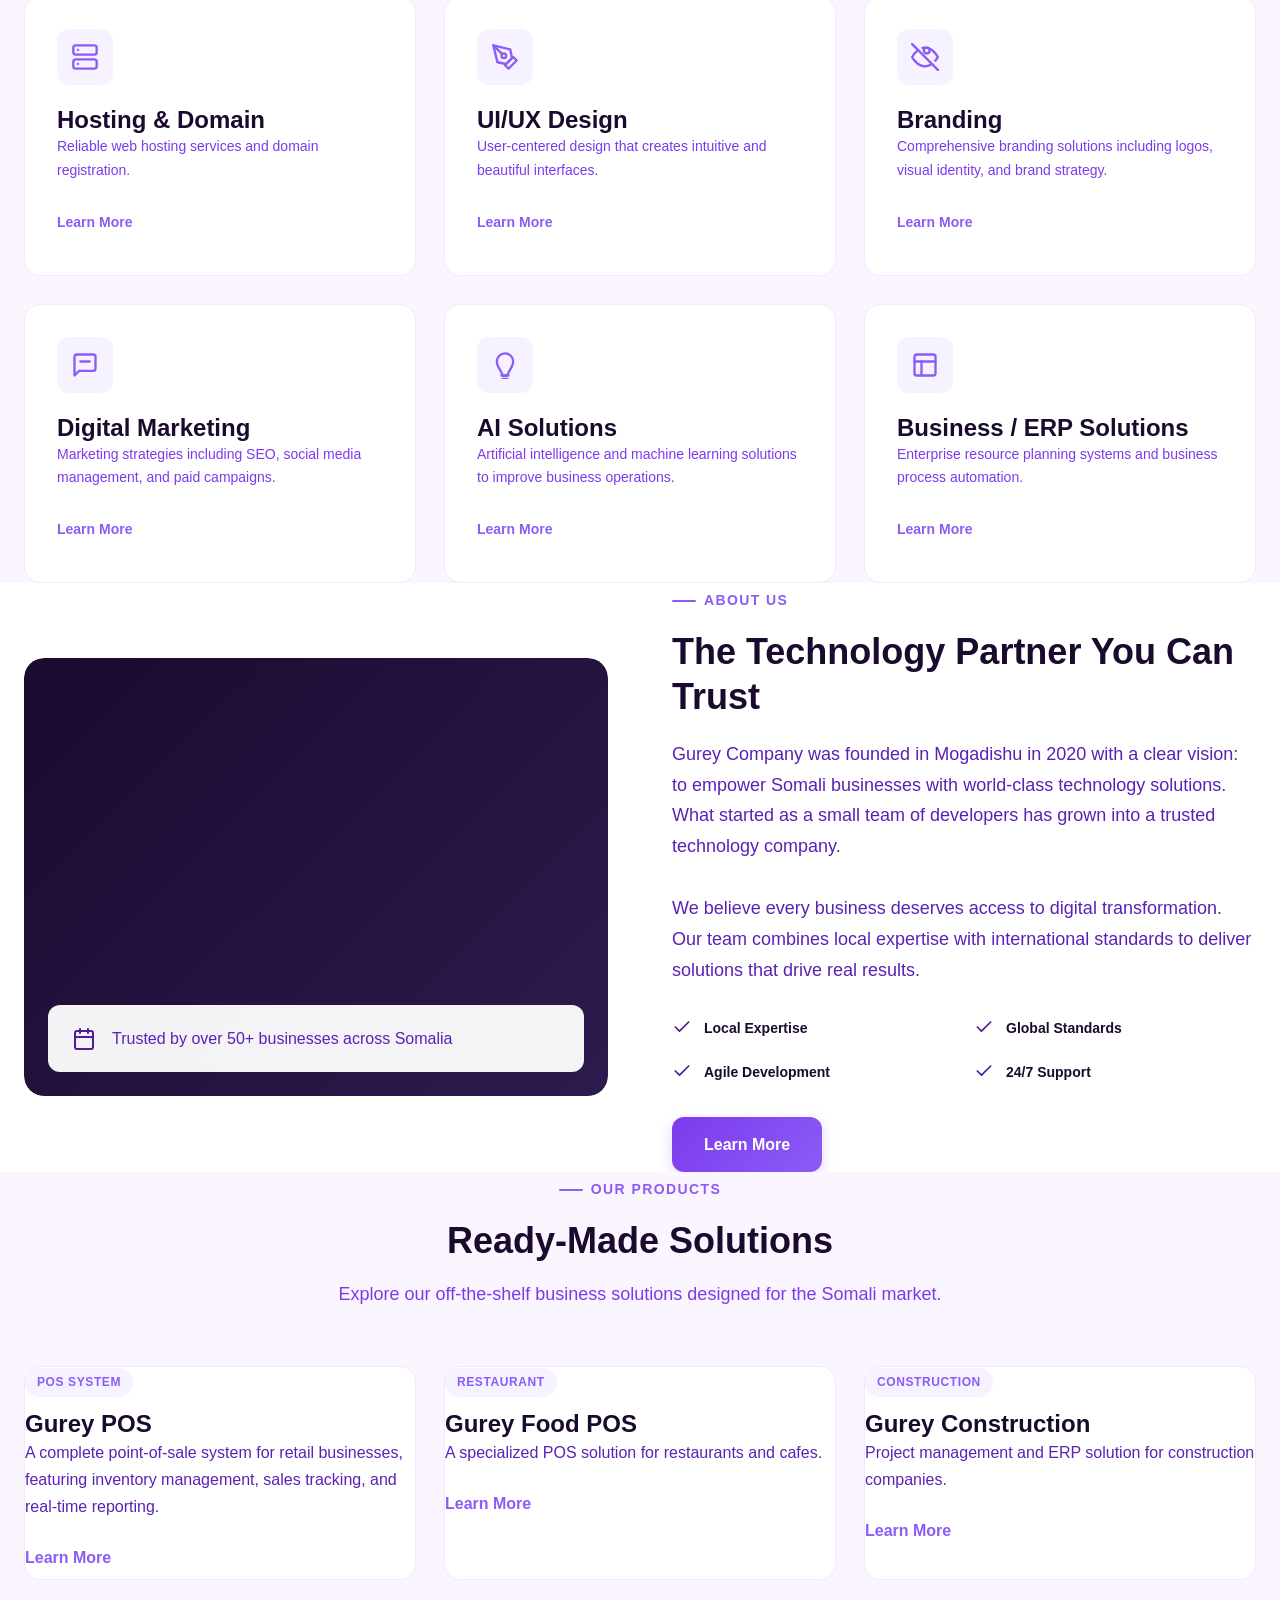
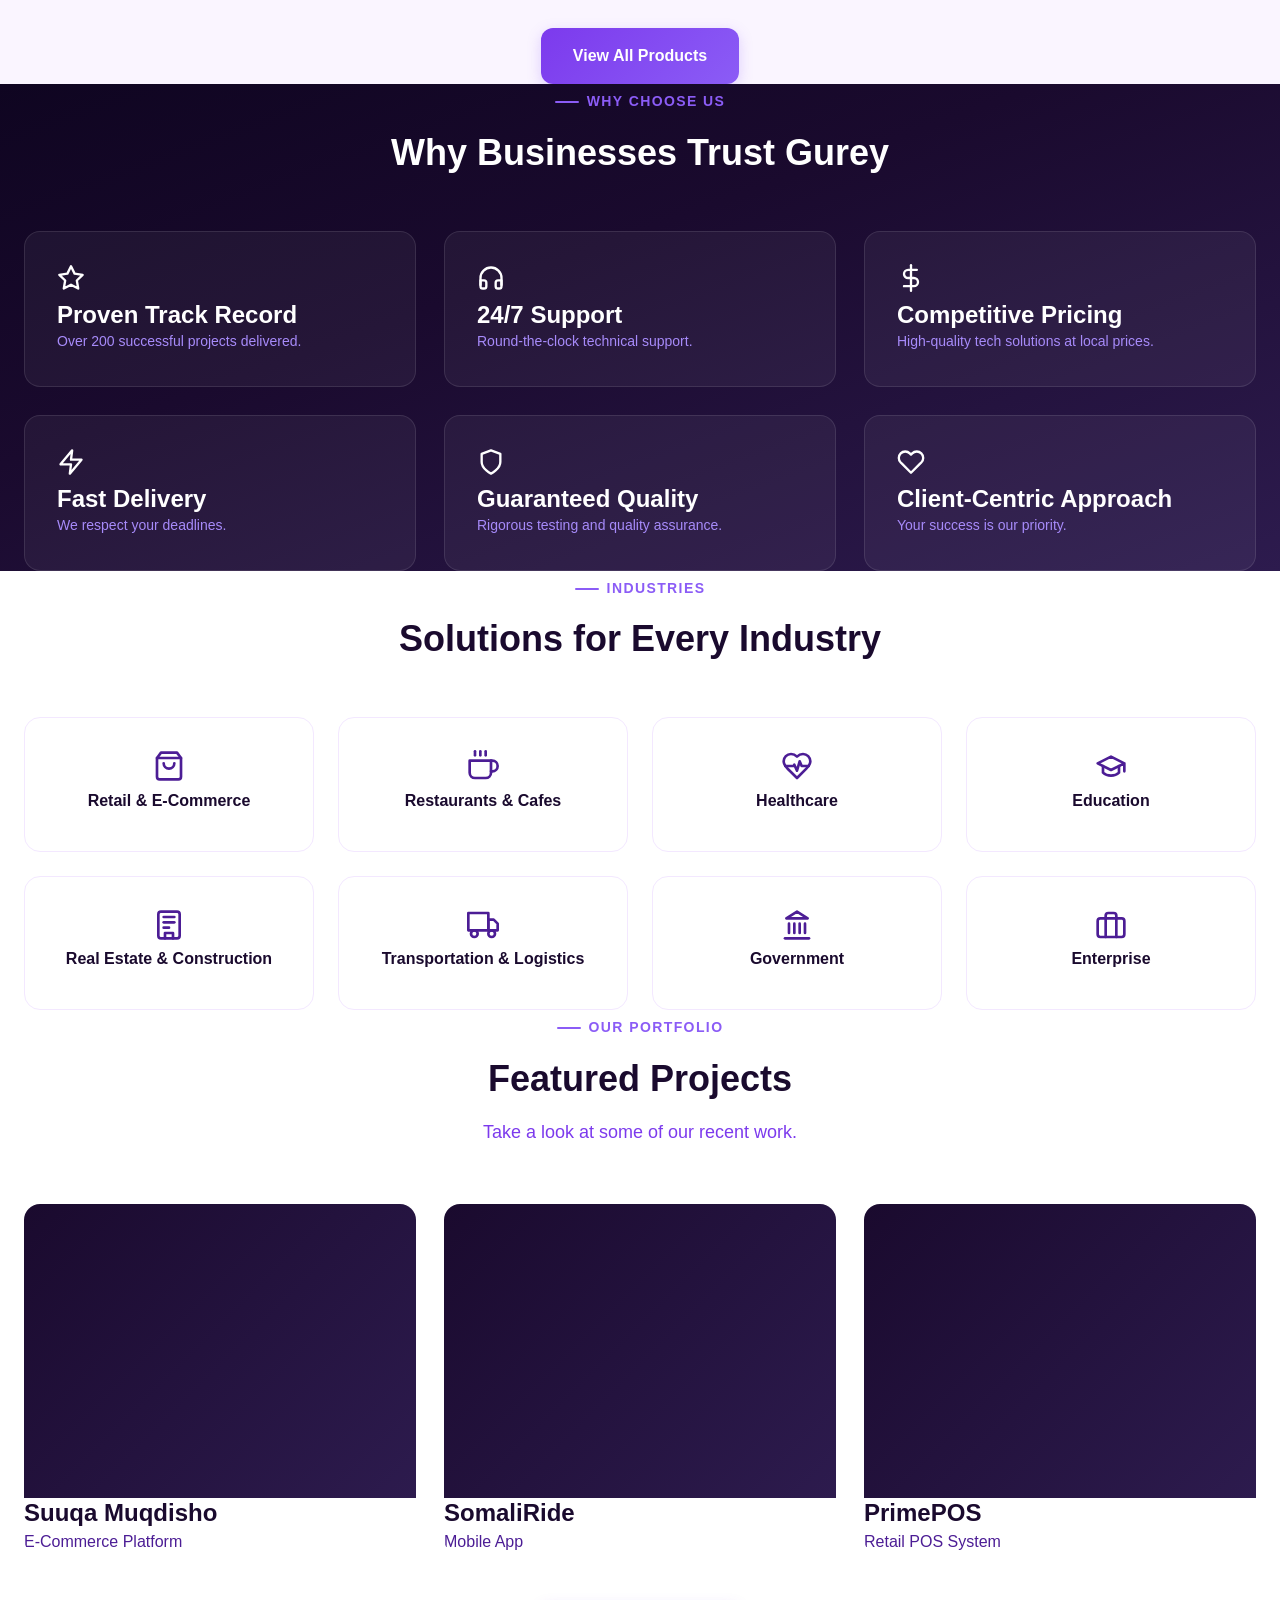
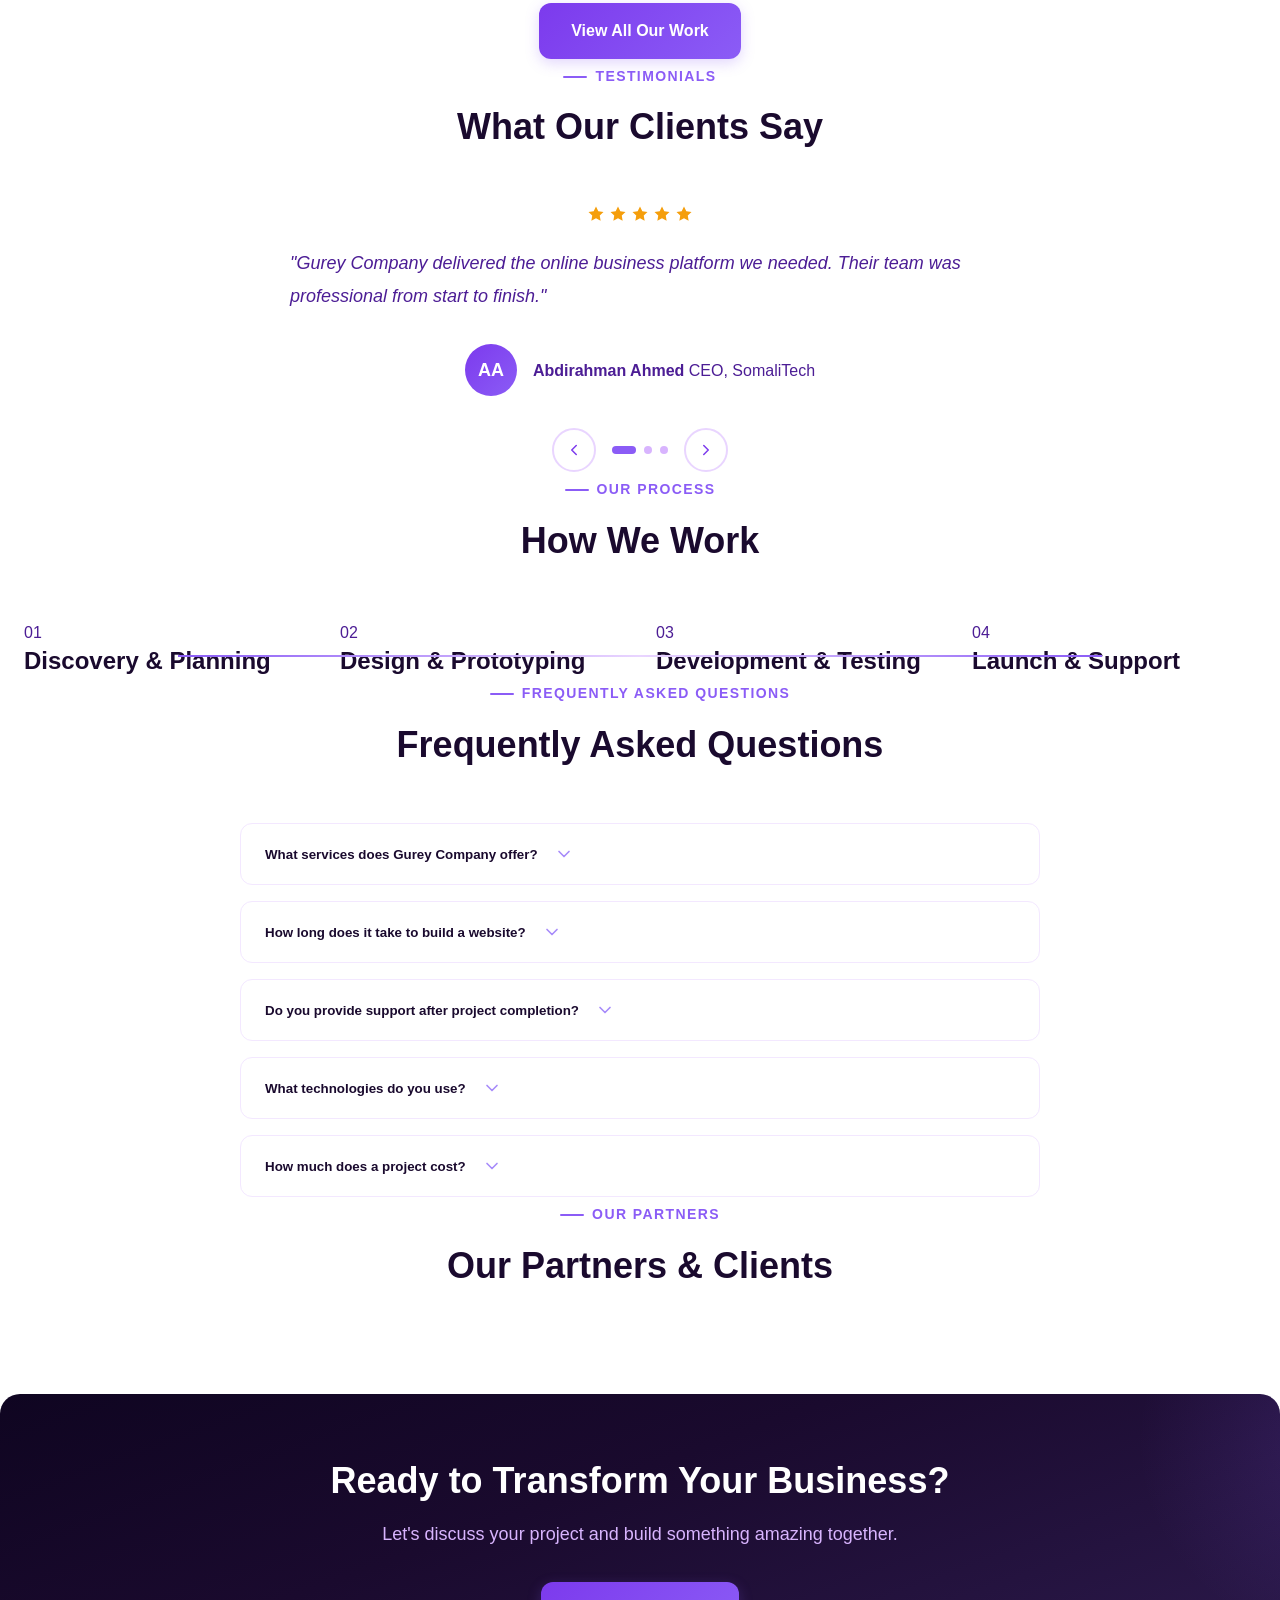
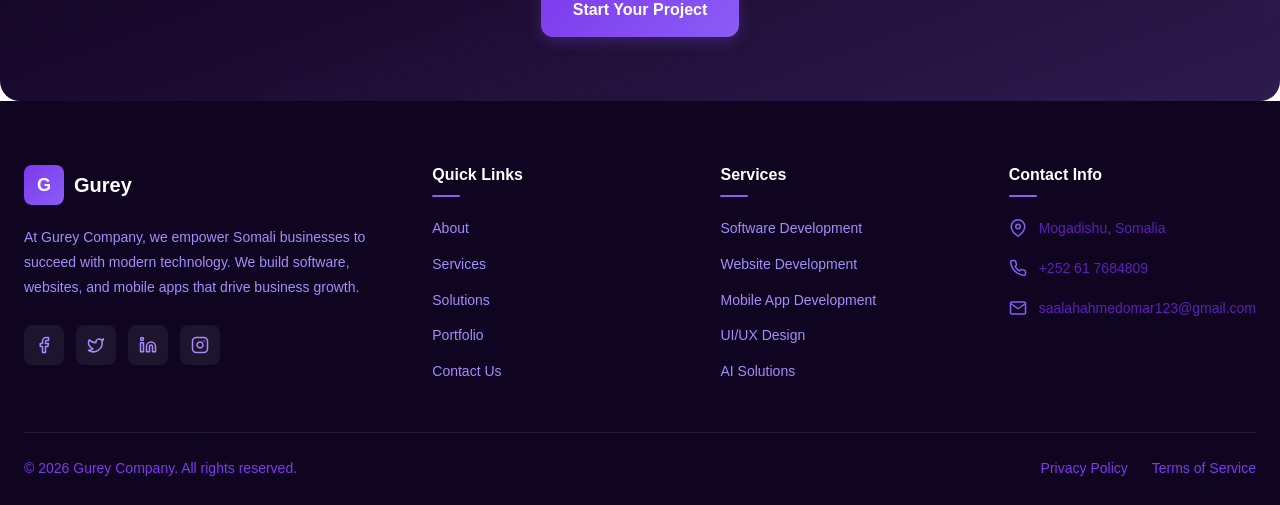
==== commit 55d8a358: "Add hire intent, expand Somali keywords, multi-word matching, cache v3.0" ====
--- a/index.html
+++ b/index.html
@@ -717,7 +717,7 @@
             <div class="chatbot-status-dot"></div>
           </div>
           <div>
-            <h4>Gurey AI Assistant</h4>
+            <h4>Gurey AI Chat</h4>
             <span class="chatbot-status-text">Online</span>
           </div>
         </div>
@@ -729,7 +729,7 @@
         <div class="chatbot-message bot">
           <div class="chatbot-message-avatar">G</div>
           <div class="chatbot-message-content">
-            <p>Hello! I'm the <strong>Gurey AI Assistant</strong>. How can I help you today?</p>
+            <p>Hello! I'm the <strong>Gurey AI Chat</strong> assistant. How can I help you today?</p>
             <span class="chatbot-message-time">Just now</span>
           </div>
         </div>
@@ -749,6 +749,6 @@
     </div>
   </div>
 
-  <script src="js/main.js"></script>
+  <script src="js/main.js?v=3.0"></script>
 </body>
 </html>
